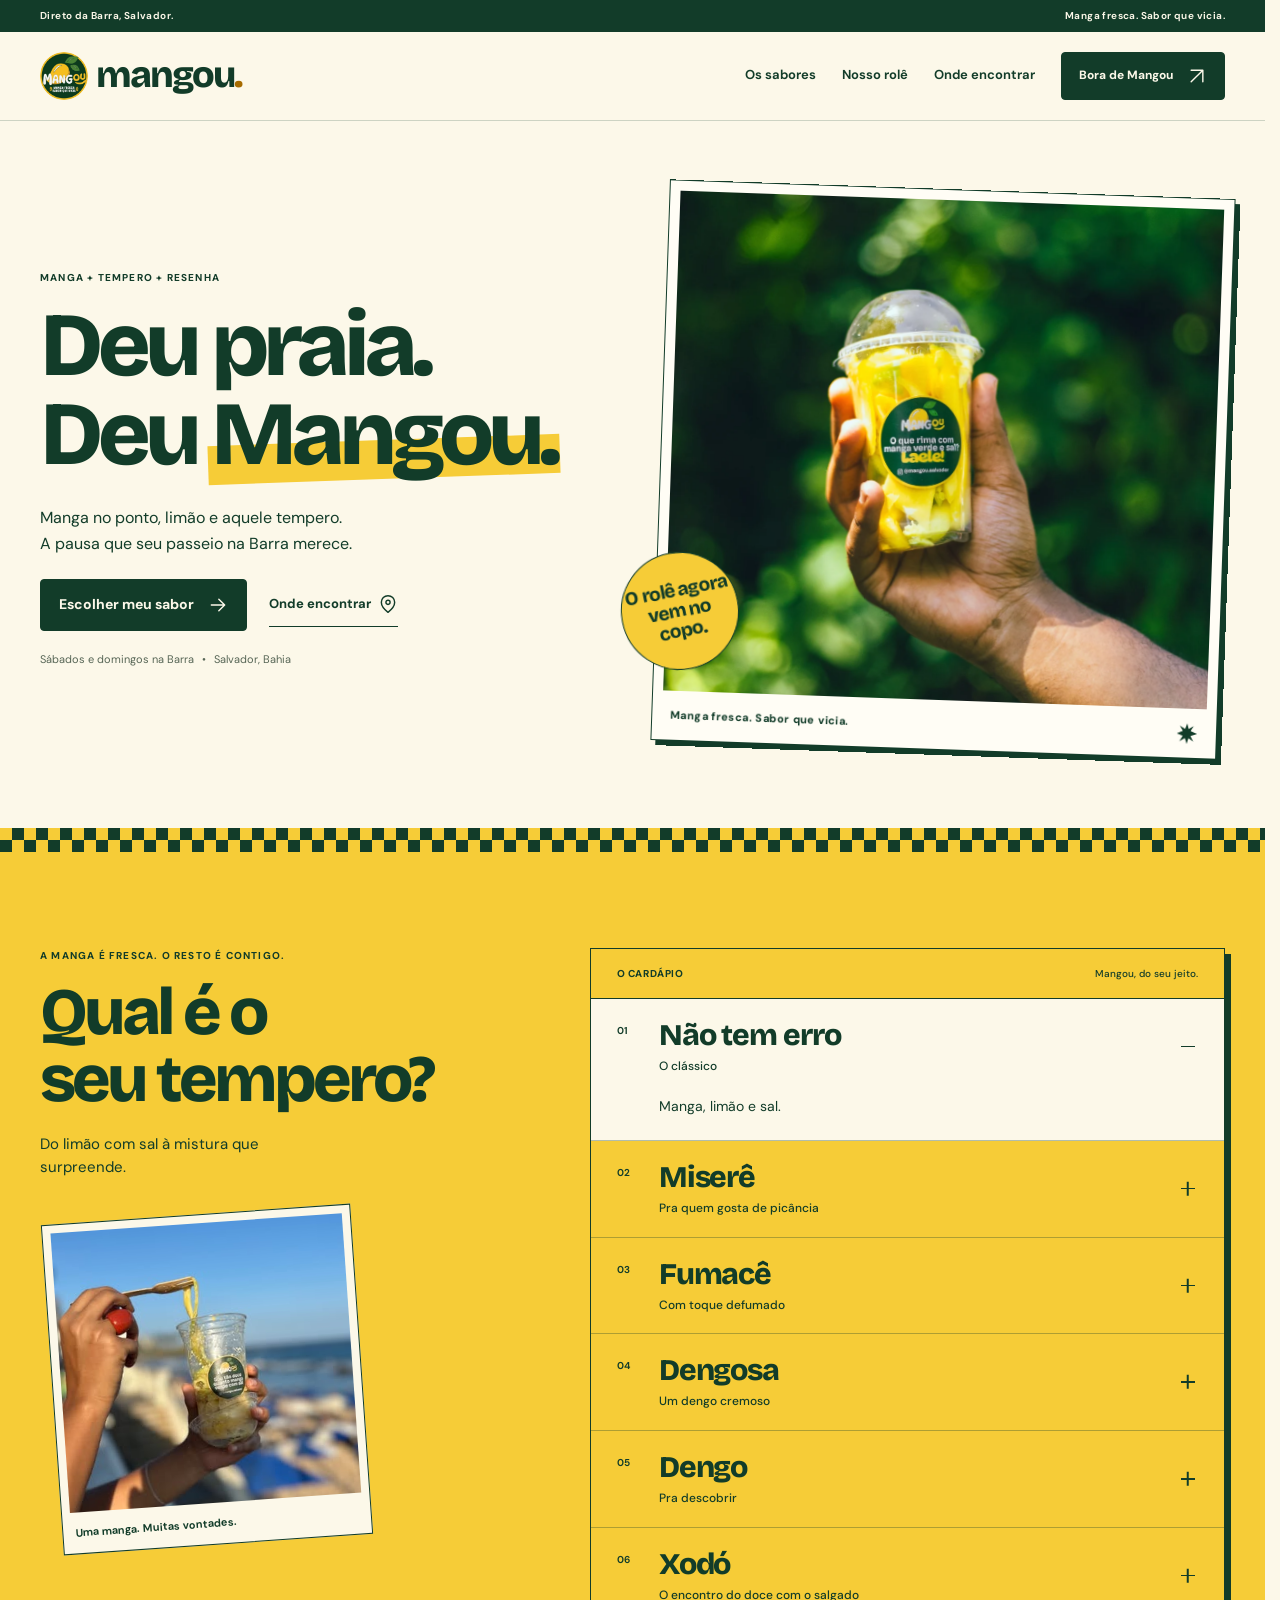
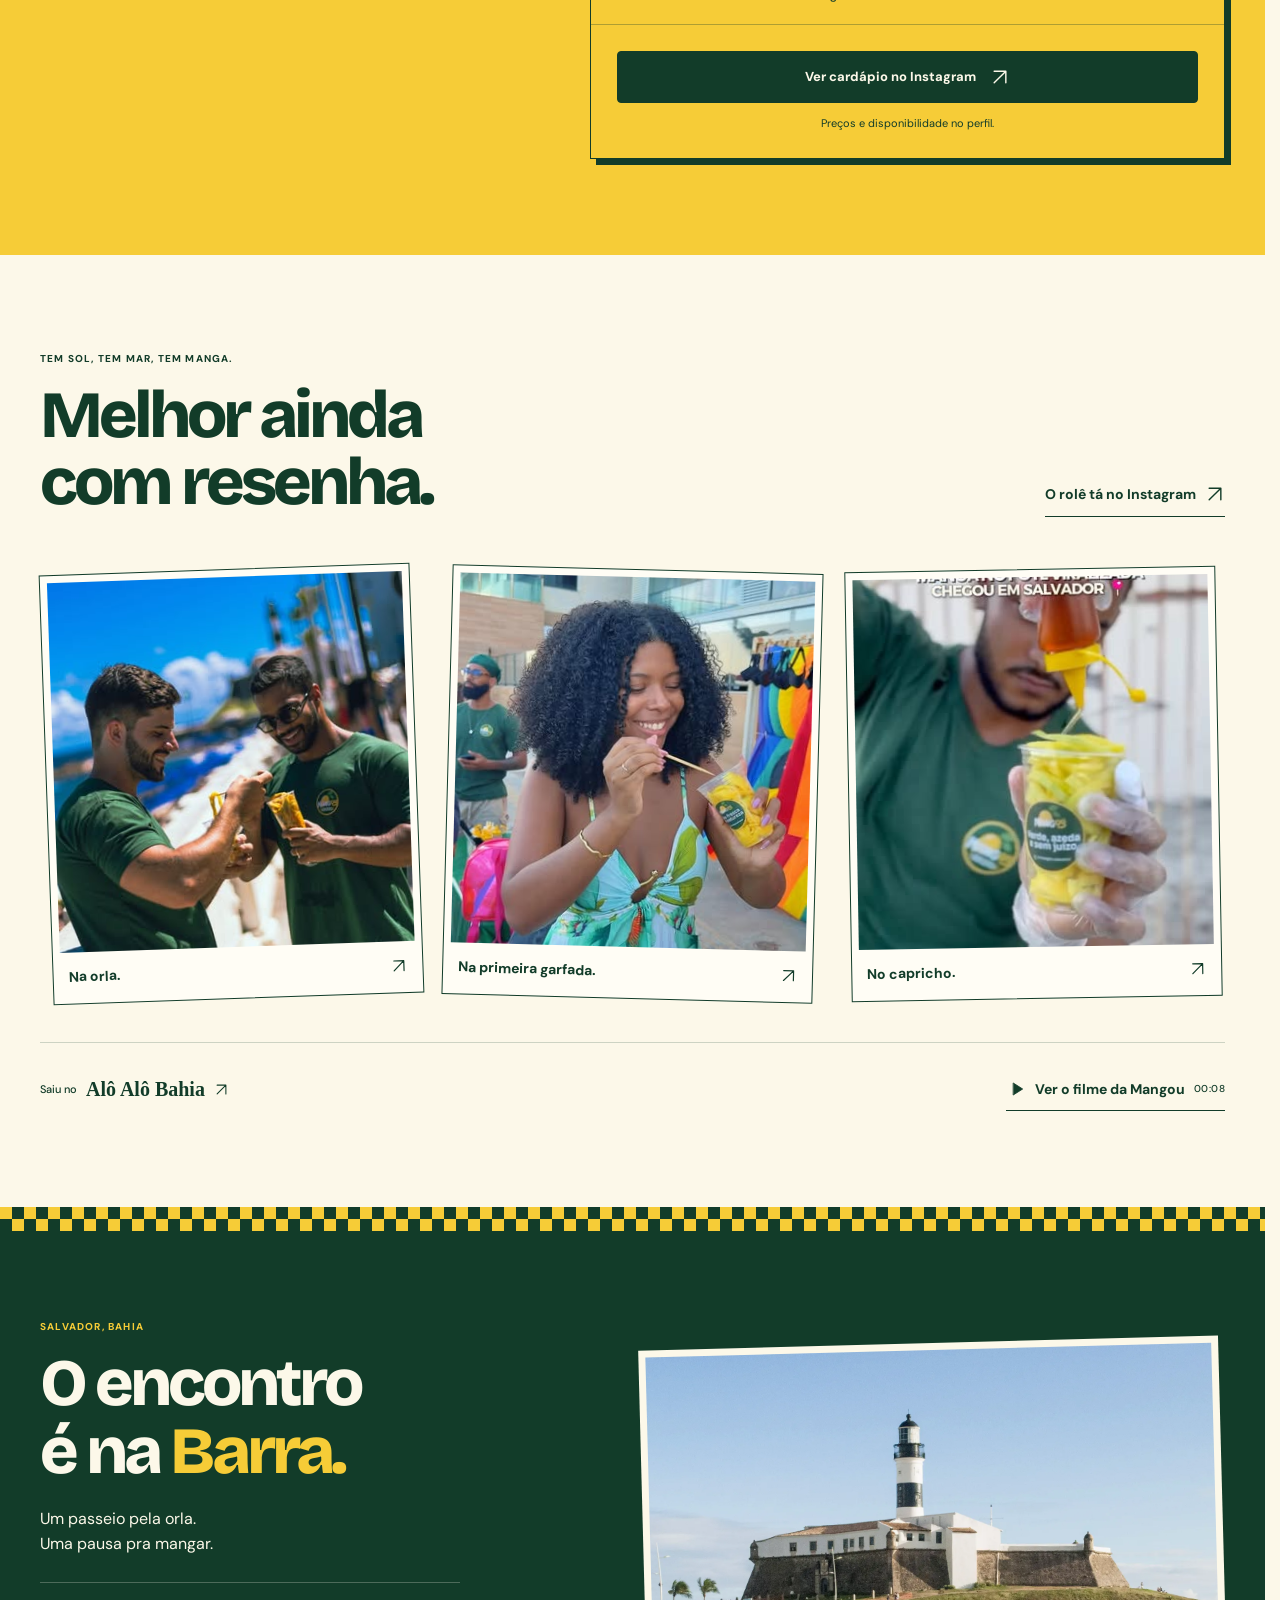
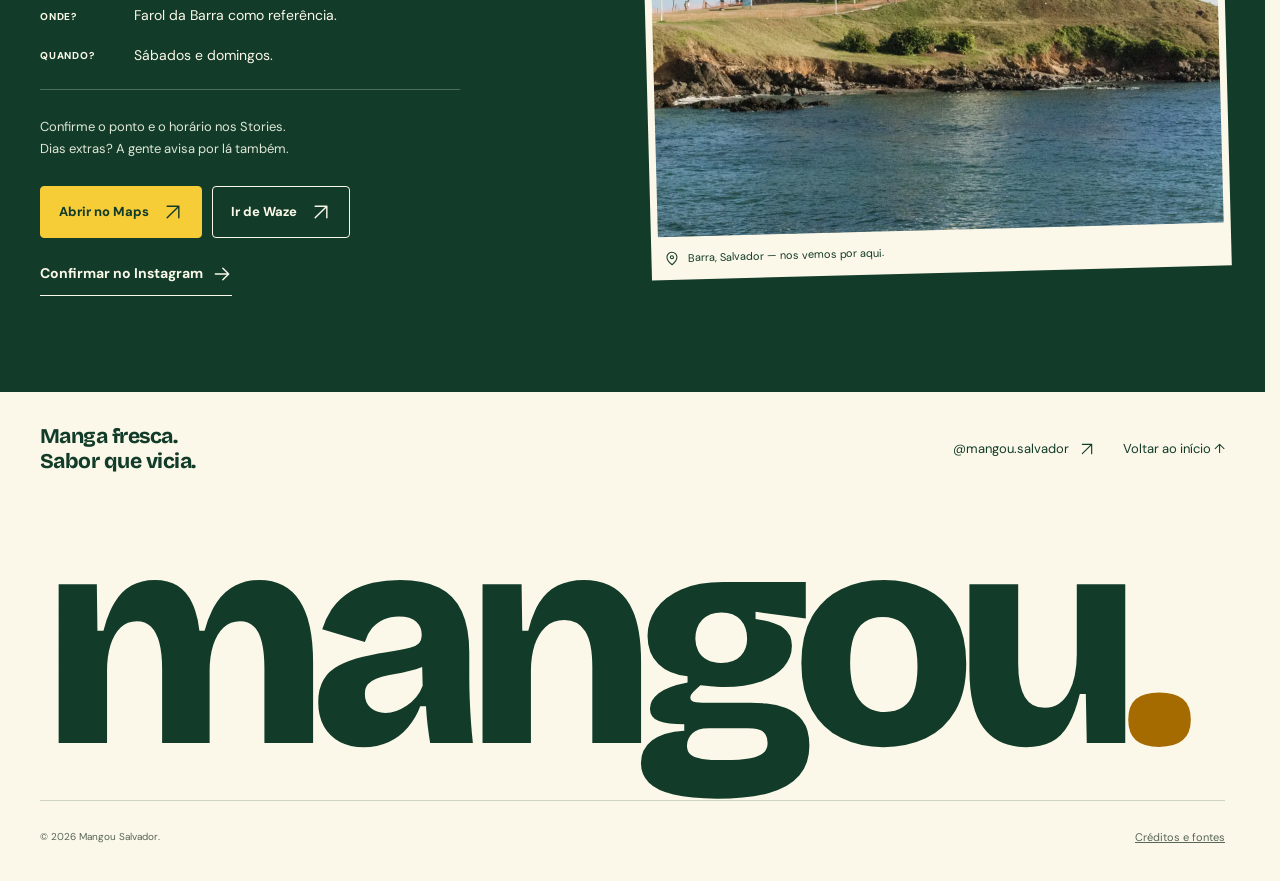
==== index.html @ cc4fe4a4 "Reimagina landing page mobile first com identidade da Mangou" ====
<!doctype html>
<html lang="pt-BR">
<head>
  <meta charset="utf-8">
  <meta name="viewport" content="width=device-width, initial-scale=1, viewport-fit=cover">
  <meta name="theme-color" content="#123c29">
  <meta name="description" content="Manga fresca, limão e tempero do seu jeito. Conheça os seis sabores da Mangou e encontre a gente na Barra, em Salvador.">
  <meta property="og:title" content="Deu praia. Deu Mangou. — Mangou Salvador">
  <meta property="og:description" content="Manga fresca, sabor que vicia. Escolha seu tempero e bora de Mangou na Barra.">
  <meta property="og:type" content="website"><meta property="og:locale" content="pt_BR">
  <meta property="og:image" content="https://jobvictorfern-cmd.github.io/mangou-salvador/assets/manga.webp">
  <title>Mangou Salvador — Manga fresca, sabor que vicia</title>
  <link rel="icon" href="assets/favicon.png" type="image/png">
  <link rel="preload" href="assets/display-v2.woff2" as="font" type="font/woff2" crossorigin>
  <link rel="stylesheet" href="styles.css?v=20">
  <script src="script.js?v=21" defer></script>
</head>
<body>
  <svg class="svg-library" xmlns="http://www.w3.org/2000/svg" aria-hidden="true" width="0" height="0"><defs>
    <symbol id="icon-arrow" viewBox="0 0 24 24"><path d="M4 12h15M13 5l7 7-7 7"/></symbol>
    <symbol id="icon-external" viewBox="0 0 24 24"><path d="M5 19 19 5M5 5h14v14"/></symbol>
    <symbol id="icon-pin" viewBox="0 0 24 24"><path d="M20 10c0 6-8 12-8 12S4 16 4 10a8 8 0 1 1 16 0Z"/><circle cx="12" cy="10" r="2.5"/></symbol>
    <symbol id="icon-play" viewBox="0 0 24 24"><path d="m9 5 11 7L9 19Z"/></symbol>
    <symbol id="icon-sun" viewBox="0 0 80 80"><path d="m40 3 6 20 18-11-11 18 24 10-24 8 11 20-18-12-6 21-7-21-20 12 12-20L3 40l22-10-12-18 20 11Z"/></symbol>
  </defs></svg>
  <a class="skip-link" href="#principal">Pular para o conteúdo</a>
  <div class="top-note"><span>Direto da Barra, Salvador.</span><span>Manga fresca. Sabor que vicia.</span></div>
  <header class="site-header">
    <div class="container header-inner">
      <a class="brand" href="#inicio" aria-label="Mangou, início"><img src="assets/logo.webp" alt="" width="48" height="48"><span>mangou<span class="brand-dot">.</span></span></a>
      <button class="menu-toggle" type="button" aria-expanded="false" aria-controls="menu" aria-label="Abrir menu" hidden><span></span><span></span></button>
      <nav class="site-nav" id="menu" aria-label="Navegação principal">
        <a href="#sabores">Os sabores</a><a href="#experiencia">Nosso rolê</a><a href="#onde">Onde encontrar</a>
        <a class="button button-small" href="https://www.instagram.com/mangou.salvador/" target="_blank" rel="noopener noreferrer">Bora de Mangou <svg class="icon" aria-hidden="true"><use href="#icon-external"/></svg></a>
      </nav>
    </div>
  </header>
  <main id="principal">
    <section class="hero" id="inicio" aria-labelledby="hero-title">
      <div class="container hero-layout">
        <div class="hero-heading"><p class="eyebrow">Manga + tempero + resenha</p><h1 id="hero-title">Deu praia.<br>Deu <span>Mangou.</span></h1></div>
        <figure class="hero-photo">
          <div class="hero-photo-frame"><img src="assets/manga.webp" alt="Copo cheio de manga fresca da Mangou na mão, com folhas verdes ao fundo" width="1200" height="1600" fetchpriority="high" decoding="async"></div>
          <figcaption><span>Manga fresca. Sabor que vicia.</span><svg aria-hidden="true" viewBox="0 0 80 80"><use href="#icon-sun"/></svg></figcaption>
          <span class="photo-note" aria-hidden="true">O rolê agora<br>vem no copo.</span>
        </figure>
        <div class="hero-copy">
          <p>Manga no ponto, limão e aquele tempero.<br>A pausa que seu passeio na Barra merece.</p>
          <div class="hero-actions"><a class="button" href="#sabores">Escolher meu sabor <svg class="icon" aria-hidden="true"><use href="#icon-arrow"/></svg></a><a class="text-link" href="#onde">Onde encontrar <svg class="icon" aria-hidden="true"><use href="#icon-pin"/></svg></a></div>
          <p class="hero-location">Sábados e domingos na Barra <span>•</span> Salvador, Bahia</p>
        </div>
      </div>
      <div class="checker" aria-hidden="true"></div>
    </section>

    <section class="flavors section" id="sabores" aria-labelledby="flavors-title">
      <div class="container flavor-layout">
        <div class="flavor-intro"><p class="eyebrow">A manga é fresca. O resto é contigo.</p><h2 id="flavors-title">Qual é o<br>seu tempero?</h2><p>Do limão com sal à mistura que surpreende.</p>
          <figure class="menu-photo"><img src="assets/role-manga.jpg" alt="Tiras de manga no garfo, com o copo Mangou e o mar da Barra ao fundo" width="360" height="640" loading="lazy" decoding="async"><figcaption>Uma manga. Muitas vontades.</figcaption></figure>
        </div>
        <div class="menu-board">
          <div class="menu-board-heading"><span>O cardápio</span><span>Mangou, do seu jeito.</span></div>
          <details class="flavor" name="sabores" open><summary><span class="flavor-number" aria-hidden="true">01</span><span class="flavor-name">Não tem erro<small>O clássico</small></span><span class="flavor-plus" aria-hidden="true"></span></summary><div class="flavor-ingredients"><p>Manga, limão e sal.</p></div></details>
          <details class="flavor" name="sabores"><summary><span class="flavor-number" aria-hidden="true">02</span><span class="flavor-name">Miserê<small>Pra quem gosta de picância</small></span><span class="flavor-plus" aria-hidden="true"></span></summary><div class="flavor-ingredients"><p>Manga, limão, sal e Tajín.</p></div></details>
          <details class="flavor" name="sabores"><summary><span class="flavor-number" aria-hidden="true">03</span><span class="flavor-name">Fumacê<small>Com toque defumado</small></span><span class="flavor-plus" aria-hidden="true"></span></summary><div class="flavor-ingredients"><p>Manga, limão, sal, pimenta-do-reino, fumaça em pó e páprica defumada.</p></div></details>
          <details class="flavor" name="sabores"><summary><span class="flavor-number" aria-hidden="true">04</span><span class="flavor-name">Dengosa<small>Um dengo cremoso</small></span><span class="flavor-plus" aria-hidden="true"></span></summary><div class="flavor-ingredients"><p>Manga, limão, lemon pepper e leite condensado.</p></div></details>
          <details class="flavor" name="sabores"><summary><span class="flavor-number" aria-hidden="true">05</span><span class="flavor-name">Dengo<small>Pra descobrir</small></span><span class="flavor-plus" aria-hidden="true"></span></summary><div class="flavor-ingredients"><p>Consulte os ingredientes com a Mangou no Instagram.</p></div></details>
          <details class="flavor" name="sabores"><summary><span class="flavor-number" aria-hidden="true">06</span><span class="flavor-name">Xodó<small>O encontro do doce com o salgado</small></span><span class="flavor-plus" aria-hidden="true"></span></summary><div class="flavor-ingredients"><p>Manga, limão, mostarda e mel.</p></div></details>
          <div class="menu-board-footer"><a class="button" href="https://www.instagram.com/mangou.salvador/" target="_blank" rel="noopener noreferrer">Ver cardápio no Instagram <svg class="icon" aria-hidden="true"><use href="#icon-external"/></svg></a><p>Preços e disponibilidade no perfil.</p></div>
        </div>
      </div>
    </section>

    <section class="experience section" id="experiencia" aria-labelledby="experience-title">
      <div class="container">
        <div class="section-heading"><div><p class="eyebrow">Tem sol, tem mar, tem manga.</p><h2 id="experience-title">Melhor ainda<br>com resenha.</h2></div><a class="text-link" href="https://www.instagram.com/mangou.salvador/" target="_blank" rel="noopener noreferrer">O rolê tá no Instagram <svg class="icon" aria-hidden="true"><use href="#icon-external"/></svg></a></div>
        <div class="social-gallery" aria-label="Fotos e Reels da Mangou e de publicações colaborativas">
          <a class="social-photo" href="https://www.instagram.com/mangou.salvador/reel/Dcg7NSwpMDw/" target="_blank" rel="noopener noreferrer" aria-label="Ver no Instagram: Mangou e resenha na orla da Barra"><img src="assets/role-barra.jpg" alt="Duas pessoas com camisetas da Mangou experimentando manga na orla" width="360" height="640" loading="lazy" decoding="async"><span>Na orla.<svg class="icon" aria-hidden="true"><use href="#icon-external"/></svg></span></a>
          <a class="social-photo" href="https://www.instagram.com/esthervasconcelos2001/reel/DdM_B7ihvQf/" target="_blank" rel="noopener noreferrer" aria-label="Ver no Instagram: Esther experimentando Mangou"><img src="assets/role-resenha.jpg" alt="Pessoa sorrindo enquanto experimenta um copo Mangou" width="360" height="640" loading="lazy" decoding="async"><span>Na primeira garfada.<svg class="icon" aria-hidden="true"><use href="#icon-external"/></svg></span></a>
          <a class="social-photo" href="https://www.instagram.com/conhecendosalvador_/reel/Dct_3Nshrob/" target="_blank" rel="noopener noreferrer" aria-label="Ver no Instagram: publicação Conhecendo Salvador sobre o preparo da Mangou"><img src="assets/role-preparo.jpg" alt="Preparo de um copo de manga pela equipe Mangou" width="360" height="640" loading="lazy" decoding="async"><span>No capricho.<svg class="icon" aria-hidden="true"><use href="#icon-external"/></svg></span></a>
        </div>
        <div class="experience-bottom"><a class="press-link" href="https://aloalobahia.com/uncategorized/2026/08/30/manga-temperada-vira-novidade-na-barra-com-combinacoes-que-vao-do-picante-ao-defumado/" target="_blank" rel="noopener noreferrer"><span>Saiu no</span> Alô Alô Bahia <svg class="icon" aria-hidden="true"><use href="#icon-external"/></svg></a><button class="text-link" id="open-video" type="button" aria-haspopup="dialog" hidden><svg class="icon play-icon" aria-hidden="true"><use href="#icon-play"/></svg>Ver o filme da Mangou <span class="film-duration">00:08</span></button><a class="text-link video-direct" href="assets/mangou-hero-4k.mp4" target="_blank" rel="noopener noreferrer">Ver o filme da Mangou <svg class="icon" aria-hidden="true"><use href="#icon-play"/></svg></a></div>
      </div>
    </section>

    <section class="location section" id="onde" aria-labelledby="location-title">
      <div class="checker" aria-hidden="true"></div>
      <div class="container location-layout">
        <div class="location-copy"><p class="eyebrow">Salvador, Bahia</p><h2 id="location-title">O encontro<br>é na <span>Barra.</span></h2><p>Um passeio pela orla.<br>Uma pausa pra mangar.</p><dl class="location-info"><div><dt>Onde?</dt><dd>Farol da Barra como referência.</dd></div><div><dt>Quando?</dt><dd>Sábados e domingos.</dd></div></dl><p class="location-note">Confirme o ponto e o horário nos Stories.<br>Dias extras? A gente avisa por lá também.</p><div class="location-actions"><a class="button button-yellow" href="https://www.google.com/maps/dir/?api=1&amp;destination=Museu%20N%C3%A1utico%20da%20Bahia%2C%20Farol%20da%20Barra%2C%20Salvador%2C%20Bahia&amp;travelmode=driving" target="_blank" rel="noopener noreferrer">Abrir no Maps <svg class="icon" aria-hidden="true"><use href="#icon-external"/></svg></a><a class="button button-outline" href="https://waze.com/ul?q=Museu%20N%C3%A1utico%20da%20Bahia%2C%20Farol%20da%20Barra%2C%20Salvador%2C%20Bahia&amp;navigate=yes" target="_blank" rel="noopener noreferrer">Ir de Waze <svg class="icon" aria-hidden="true"><use href="#icon-external"/></svg></a></div><a class="text-link location-instagram" href="https://www.instagram.com/mangou.salvador/" target="_blank" rel="noopener noreferrer">Confirmar no Instagram <svg class="icon" aria-hidden="true"><use href="#icon-arrow"/></svg></a></div>
        <figure class="location-photo"><img src="assets/farol-barra.webp" alt="Farol da Barra, referência de localização em Salvador, Bahia" width="1920" height="1260" loading="lazy" decoding="async"><figcaption><svg class="icon" aria-hidden="true"><use href="#icon-pin"/></svg>Barra, Salvador — nos vemos por aqui.</figcaption></figure>
      </div>
    </section>
  </main>

  <footer class="site-footer"><div class="container"><div class="footer-top"><p>Manga fresca.<br>Sabor que vicia.</p><div class="footer-links"><a href="https://www.instagram.com/mangou.salvador/" target="_blank" rel="noopener noreferrer">@mangou.salvador <svg class="icon" aria-hidden="true"><use href="#icon-external"/></svg></a><a class="whatsapp-link" id="whatsapp-button" hidden>Falar no WhatsApp <svg class="icon" aria-hidden="true"><use href="#icon-external"/></svg></a><a href="#inicio">Voltar ao início ↑</a></div></div><div class="footer-wordmark" aria-hidden="true">mangou<span>.</span></div><div class="footer-bottom"><span>© <span id="year">2026</span> Mangou Salvador.</span><details class="credits"><summary>Créditos e fontes</summary><p>Marca, produto e capas de publicações: <a href="https://www.instagram.com/mangou.salvador/" target="_blank" rel="noopener noreferrer">Mangou e publicações colaborativas no Instagram</a>. Cada fotografia do rolê leva à sua publicação original. Foto do Farol: <a href="https://commons.wikimedia.org/wiki/File:Farol_da_Barra_-_Salvador_-_Bahia_-_Brasil.jpg" target="_blank" rel="noopener noreferrer">Emerson Monteiro / Wikimedia Commons</a>, <a href="https://creativecommons.org/licenses/by-sa/4.0/" target="_blank" rel="noopener noreferrer">CC BY-SA 4.0</a>. Fontes: Bricolage Grotesque e DM Sans.</p></details></div></div></footer>

  <dialog class="film-dialog" id="film-dialog" aria-labelledby="film-title"><div class="film-dialog-header"><h2 id="film-title">O filme da Mangou</h2><button type="button" class="close-video" id="close-video" aria-label="Fechar vídeo">✕</button></div><video id="preparation-video" controls muted playsinline preload="none" width="3840" height="2160" poster="assets/mangou-hero-poster-4k-mp4.webp" aria-label="Filme do produto Mangou, com montagem do copo e cena diante do Farol da Barra"><source data-src="assets/mangou-hero-4k.mp4" type="video/mp4"></video><p class="video-error" hidden>Não foi possível reproduzir. <a href="assets/mangou-hero-4k.mp4" target="_blank" rel="noopener noreferrer">Abrir o vídeo diretamente.</a></p></dialog>
</body>
</html>
---- styles.css ----
@font-face{font-family:Display;src:url('assets/display-v2.woff2') format('woff2');font-weight:100 900;font-display:swap}
@font-face{font-family:Body;src:url('assets/body-v2.woff2') format('woff2');font-weight:100 900;font-display:swap}
:root{--green:#123c29;--yellow:#f6cc37;--paper:#fcf8e9;--white:#fffdf5;--muted:#576656;--line:#123c2933;--gutter:20px;--display:Display,Arial,sans-serif;--body:Body,Arial,sans-serif}
*{box-sizing:border-box}
html{scroll-behavior:smooth;scroll-padding-top:90px;scrollbar-gutter:stable}
body{margin:0;background:var(--paper);color:var(--green);font:16px/1.55 var(--body);-webkit-font-smoothing:antialiased}
body.film-open{overflow:hidden}
[hidden]{display:none!important}
a{color:inherit;text-decoration:none}
button,summary,a{-webkit-tap-highlight-color:transparent;touch-action:manipulation}
button{color:inherit;font:inherit;cursor:pointer}
button:focus-visible,a:focus-visible,summary:focus-visible{outline:3px solid currentColor;outline-offset:5px}
img,video{display:block;max-width:100%}
figure,p,h1,h2,dl,dd{margin:0}
::selection{background:var(--yellow);color:var(--green)}
.svg-library{position:absolute;overflow:hidden;pointer-events:none}
.container{width:min(1240px,calc(100% - var(--gutter)*2));margin-inline:auto}
.icon{display:inline-block;width:20px;height:20px;flex-shrink:0;fill:none;stroke:currentColor;stroke-width:1.7;stroke-linecap:round;stroke-linejoin:round;vertical-align:middle}
.button{display:inline-flex;align-items:center;justify-content:center;gap:14px;min-height:52px;padding:15px 22px;border:1.5px solid var(--green);border-radius:4px;background:var(--green);color:var(--paper);font-size:14px;font-weight:750;line-height:1.2;transition:background .18s,transform .18s}
.text-link{display:inline-flex;align-items:center;justify-content:center;gap:9px;min-height:44px;padding:7px 0;border:0;border-bottom:1px solid currentColor;background:transparent;font-size:14px;font-weight:700;line-height:1.3}
.eyebrow{margin-bottom:16px;font-size:10px;font-weight:750;line-height:1.5;letter-spacing:.12em;text-transform:uppercase}
h2{font:850 clamp(39px,10vw,58px)/1.02 var(--display);letter-spacing:-.06em}
.section{padding-block:60px}
.skip-link{position:fixed;left:12px;top:-100px;z-index:100;padding:14px;background:var(--yellow)}
.skip-link:focus{top:12px}
.top-note{display:flex;justify-content:center;gap:24px;padding:8px 20px;background:var(--green);color:var(--paper);font-size:10px;font-weight:650;letter-spacing:.04em}
.top-note span:last-child{display:none}
.site-header{position:sticky;top:0;z-index:30;border-bottom:1px solid var(--line);background:var(--paper)}
.header-inner{display:flex;align-items:center;justify-content:space-between;flex-wrap:wrap;min-height:72px}
.brand{display:inline-flex;align-items:center;gap:8px}
.brand img{width:40px;height:40px;border-radius:50%}
.brand>span{font:850 31px/1 var(--display);letter-spacing:-2px}
.brand-dot{color:#a66b00}
.menu-toggle{display:flex;flex-direction:column;justify-content:center;gap:7px;width:44px;height:44px;padding:11px;border:1px solid var(--green);border-radius:4px;background:transparent}
.menu-toggle span{width:20px;height:2px;background:var(--green);transition:transform .2s}
.menu-toggle[aria-expanded=true] span:first-child{transform:translateY(4.5px) rotate(45deg)}
.menu-toggle[aria-expanded=true] span:last-child{transform:translateY(-4.5px) rotate(-45deg)}
.site-nav{display:flex;flex-direction:column;flex-basis:100%;gap:6px;padding:16px 0 22px}
.site-nav>a:not(.button){display:flex;align-items:center;min-height:44px;font-size:14px;font-weight:650}
.site-nav .button{margin-top:6px}
.js .site-nav{position:absolute;top:100%;left:0;right:0;display:none;padding:16px var(--gutter) 24px;background:var(--paper);border-bottom:2px solid var(--green)}
.js .site-nav.is-open{display:flex}

/* A composição começa em uma coluna; o produto mantém enquadramento próprio. */
.hero{overflow:clip}
.hero-layout{display:grid;gap:24px;padding-block:32px 38px}
.hero-heading{grid-row:1}
.hero-copy{display:contents}
.hero-photo{grid-row:3}
.hero-copy>p:first-child{grid-row:4}
.hero-copy .hero-location{grid-row:5;margin-top:0}
.hero h1{font:850 clamp(48px,13.6vw,70px)/.99 var(--display);letter-spacing:-.065em;white-space:nowrap}
.hero h1 span{position:relative;isolation:isolate;display:inline-block}
.hero h1 span::before{content:'';position:absolute;inset:56% -3px 0;z-index:-1;background:var(--yellow);transform:rotate(-2deg)}
.hero-photo{position:relative;padding:7px;border:1.5px solid var(--green);background:var(--white);box-shadow:5px 5px 0 var(--green);transform:rotate(1.2deg);animation:photo-in .5s ease-out both}
.hero-photo-frame{height:clamp(230px,64vw,340px);overflow:hidden}
.hero-photo img{width:100%;height:100%;object-fit:cover;object-position:50% 65%}
.hero-photo figcaption{display:flex;justify-content:space-between;align-items:center;gap:12px;padding:10px 5px 2px;font-size:10px;font-weight:750;letter-spacing:.035em}
.hero-photo figcaption svg{width:22px;height:22px;fill:var(--green)}
.photo-note{display:none}
.hero-copy>p:first-child{max-width:43ch;line-height:1.6}
.hero-actions{grid-row:2;display:flex;flex-wrap:wrap;align-items:center;gap:10px 14px}
.hero-actions .button{width:100%}
.hero-actions .text-link{margin-inline:auto}
.hero-location{margin-top:20px;color:var(--muted);font-size:11px;line-height:1.6}
.hero-location span{margin-inline:5px}
.checker{height:24px;background-color:var(--yellow);background-image:repeating-conic-gradient(var(--green) 0 25%,transparent 0 50%);background-size:24px 24px}
@keyframes photo-in{from{opacity:0;translate:0 8px}to{opacity:1;translate:0 0}}

/* Cardápio de verdade: receitas visíveis e acessíveis mesmo sem JavaScript. */
.flavors{background:var(--yellow)}
.flavor-layout{display:grid;gap:32px}
.flavor-intro>p:not(.eyebrow){max-width:28ch;margin-top:20px;font-size:15px}
.menu-photo{display:none}
.menu-board{min-width:0;align-self:start;border:1.5px solid var(--green);box-shadow:6px 6px 0 var(--green)}
.menu-board-heading{display:flex;justify-content:space-between;align-items:center;gap:16px;padding:17px 20px;border-bottom:1.5px solid var(--green);font-size:10px;font-weight:750;letter-spacing:.06em;text-transform:uppercase}
.menu-board-heading span:last-child{font-weight:500;letter-spacing:0;text-transform:none}
.flavor{border-bottom:1px solid #123c2950}
.flavor summary{display:grid;grid-template-columns:20px minmax(0,1fr) 18px;align-items:center;gap:12px;min-height:86px;padding:20px 18px;list-style:none;cursor:pointer}
.flavor summary::-webkit-details-marker{display:none}
.flavor-number{align-self:start;margin-top:4px;font-size:10px;font-weight:650}
.flavor-name{font:800 25px/1.1 var(--display);letter-spacing:-.035em}
.flavor-name small{display:block;margin-top:6px;font:500 12px/1.4 var(--body);letter-spacing:0}
.flavor-plus{position:relative;display:block;width:16px;height:16px}
.flavor-plus::before,.flavor-plus::after{content:'';position:absolute;top:7px;left:1px;width:14px;height:1.5px;background:var(--green)}
.flavor-plus::after{transform:rotate(90deg)}
.flavor[open]{background:var(--paper)}
.flavor[open] .flavor-plus::after{display:none}
.flavor-ingredients{padding:0 22px 22px 50px;font-size:14px;line-height:1.65}
.menu-board-footer{padding:22px 18px}
.menu-board-footer .button{width:100%;padding-inline:12px;font-size:13px}
.menu-board-footer p{margin-top:12px;font-size:11px;text-align:center}

/* Imagens da marca e publicações colaborativas, sem depoimentos fabricados. */
.section-heading{display:flex;flex-direction:column;align-items:flex-start;gap:22px}
.social-gallery{display:flex;gap:18px;overflow-x:auto;overscroll-behavior-x:contain;scroll-snap-type:x mandatory;scrollbar-width:thin;scrollbar-color:var(--green) transparent;margin:28px -3px 0;padding:8px 3px 18px}
.social-photo{display:block;flex:0 0 76%;min-width:0;scroll-snap-align:start;padding:7px;border:1px solid var(--green);background:var(--white)}
.social-photo img{width:100%;height:clamp(270px,76vw,360px);object-fit:cover;object-position:50% 42%}
.social-photo:nth-child(1) img{object-position:50% 30%}
.social-photo>span{display:flex;align-items:center;justify-content:space-between;gap:10px;padding:12px 5px 6px;font-size:13px;font-weight:700}
.social-photo .icon{width:17px;height:17px}
.experience-bottom{display:flex;flex-wrap:wrap;align-items:center;justify-content:space-between;gap:22px;margin-top:28px;padding-top:24px;border-top:1px solid var(--line)}
.press-link{display:flex;align-items:center;gap:9px;min-height:44px;font:bold 20px/1.3 Georgia,serif}
.press-link>span{font:500 11px/1.4 var(--body)}
.press-link .icon{width:15px;height:15px}
.play-icon{fill:currentColor;stroke-width:1}
.film-duration{font-size:10px;font-weight:500;letter-spacing:.05em}

/* Ponto e horário são confirmados no perfil; as rotas usam o Farol como referência. */
.location{position:relative;padding-top:76px;background:var(--green);color:var(--paper)}
.location>.checker{position:absolute;inset:0 0 auto}
.location-layout{display:grid;gap:40px}
.location .eyebrow{color:var(--yellow)}
.location h2 span{color:var(--yellow)}
.location-copy>p:not(.eyebrow):not(.location-note){margin-top:22px;font-size:16px}
.location-info{display:grid;gap:18px;margin-block:26px;padding-block:22px;border-block:1px solid #fcf8e940}
.location-info>div{display:grid;grid-template-columns:80px minmax(0,1fr);gap:14px}
.location-info dt{align-self:center;font-size:10px;font-weight:750;letter-spacing:.08em;text-transform:uppercase}
.location-info dd{font-size:14px}
.location-note{color:#e0e6d6;font-size:13px;line-height:1.7}
.location-actions{display:flex;flex-wrap:wrap;gap:10px;margin-top:26px}
.location-actions .button{flex:1;padding-inline:12px;font-size:13px}
.button-yellow{background:var(--yellow);color:var(--green);border-color:var(--yellow)}
.button-outline{background:transparent;color:var(--paper);border-color:var(--paper)}
.location-instagram{margin-top:14px;color:var(--paper)}
.location-photo{min-width:0;padding:7px;background:var(--paper);color:var(--green);transform:rotate(-1.5deg)}
.location-photo img{width:100%;height:270px;object-fit:cover;object-position:50% 60%}
.location-photo figcaption{display:flex;align-items:center;gap:8px;padding:13px 6px 6px;font-size:11px}
.location-photo .icon{width:15px;height:15px}

/* A marca fecha a página; não há outra seção repetindo a venda. */
.site-footer{padding:32px 0 max(22px,env(safe-area-inset-bottom,0px))}
.footer-top{display:flex;flex-direction:column;gap:22px}
.footer-top>p{font:750 21px/1.2 var(--display);letter-spacing:-.025em}
.footer-links{display:flex;flex-direction:column;align-items:flex-start;gap:2px}
.footer-links>a{display:inline-flex;align-items:center;gap:10px;min-height:44px;font-size:13px}
.footer-links .icon{width:16px;height:16px}
.footer-wordmark{margin:30px 0 18px;font:850 clamp(70px,23.5vw,310px)/.85 var(--display);letter-spacing:-.075em;white-space:nowrap}
.footer-wordmark>span{color:#a66b00}
.footer-bottom{display:flex;flex-wrap:wrap;align-items:center;justify-content:space-between;gap:8px;padding-top:14px;border-top:1px solid var(--line);font-size:10px;color:var(--muted)}
.credits{max-width:620px}
.credits summary{display:flex;align-items:center;min-height:44px;font-size:11px;text-decoration:underline;cursor:pointer}
.credits p{padding:4px 0 16px;font-size:12px;line-height:1.7}
.credits a{text-decoration:underline;text-underline-offset:3px}

.film-dialog{width:min(1040px,calc(100% - 28px));max-height:90svh;padding:12px;border:1px solid var(--green);border-radius:6px;background:var(--green);color:var(--paper)}
.film-dialog::backdrop{background:#081d13e8}
.film-dialog-header{display:flex;justify-content:space-between;align-items:center;gap:18px;margin-bottom:12px}
.film-dialog-header h2{font:700 17px/1.4 var(--body);letter-spacing:0}
.close-video{display:grid;place-items:center;width:44px;height:44px;border:1px solid var(--paper);border-radius:4px;background:transparent;color:var(--paper)}
.film-dialog video{width:100%;height:auto;max-height:70svh;aspect-ratio:16/9;background:#081d13}
.video-error{padding-top:14px;font-size:14px}
.video-error a{color:var(--yellow);text-decoration:underline}

@media(min-width:360px){
  .hero-actions .button{width:auto;font-size:13px;gap:8px;padding-inline:14px}
  .hero-actions .text-link{margin-inline:0;font-size:12px;gap:7px}
}
@media(min-width:480px){
  .hero-actions .button{width:auto}
  .hero-actions .text-link{margin-inline:0}
  .hero-photo-frame{height:340px}
  .social-photo{flex-basis:60%}
}
@media(min-width:600px){
  :root{--gutter:32px}
  .section{padding-block:76px}
  .hero-layout{max-width:680px;padding-block:42px 48px;gap:30px}
  .hero h1{font-size:80px}
  .hero-photo-frame{height:390px}
  .hero-copy>p:first-child{font-size:18px}
  .hero-location{font-size:12px}
  .menu-board-heading{padding-inline:26px}
  .flavor summary{padding-inline:26px;grid-template-columns:26px minmax(0,1fr) 18px;gap:16px}
  .flavor-name{font-size:29px}
  .flavor-ingredients{padding-left:68px}
  .menu-board-footer{padding:26px}
  .social-photo{flex-basis:43%}
  .location{padding-top:92px}
  .location-photo img{height:380px}
  .footer-top{flex-direction:row;justify-content:space-between;gap:40px}
}
@media(min-width:960px){
  :root{--gutter:40px}
  .top-note{justify-content:space-between;padding-inline:var(--gutter)}
  .top-note span:last-child{display:inline}
  .header-inner{min-height:88px;flex-wrap:nowrap;gap:30px}
  .brand img{width:48px;height:48px}
  .brand>span{font-size:37px}
  .menu-toggle{display:none}
  .js .site-nav,.site-nav{position:static;display:flex;flex-direction:row;align-items:center;flex-basis:auto;gap:26px;padding:0;border:0;background:transparent}
  .site-nav>a:not(.button){font-size:13px}
  .site-nav .button{min-height:44px;margin:0;padding:13px 17px;font-size:12px}
  .hero-layout{max-width:1240px;grid-template-columns:minmax(0,1fr) minmax(0,1fr);column-gap:54px;row-gap:26px;padding-block:68px 78px}
  .hero-heading{grid-column:1;grid-row:1;align-self:end}
  .hero h1{font-size:clamp(68px,7.05vw,102px)}
  .hero-photo{grid-column:2;grid-row:1/span 2;align-self:center;padding:10px;transform:rotate(2deg)}
  .hero-photo-frame{height:500px}
  .hero-photo img{object-position:50% 64%}
  .hero-photo figcaption{padding:14px 8px 3px;font-size:11px}
  .photo-note{position:absolute;left:-35px;bottom:70px;display:grid;place-content:center;width:118px;height:118px;border:1.5px solid var(--green);border-radius:50%;background:var(--yellow);font:750 19px/1.1 var(--display);letter-spacing:-.035em;text-align:center;transform:rotate(-13deg)}
  .hero-copy{display:block;grid-column:1;grid-row:2;align-self:start}
  .hero-copy>p:first-child{font-size:16px}
  .hero-actions{gap:10px 22px;margin-top:22px}
  .hero-actions .button{padding-inline:18px;font-size:14px;gap:14px}
  .hero-actions .text-link{font-size:13px}
  .hero-copy .hero-location{font-size:11px;margin-top:20px}
  .section{padding-block:96px}
  h2{font-size:66px}
  .flavor-layout{grid-template-columns:minmax(0,.85fr) minmax(0,1.15fr);gap:80px}
  .menu-photo{position:relative;display:block;max-width:310px;margin:34px 0 0 12px;padding:8px;border:1px solid var(--green);background:var(--paper);transform:rotate(-4deg)}
  .menu-photo img{width:100%;height:280px;object-fit:cover;object-position:50% 45%}
  .menu-photo figcaption{padding:12px 4px 4px;font-size:11px;font-weight:650}
  .flavor summary{min-height:92px}
  .flavor-name{font-size:30px}
  .section-heading{flex-direction:row;align-items:flex-end;justify-content:space-between;gap:36px}
  .social-gallery{display:grid;grid-template-columns:repeat(3,minmax(0,1fr));gap:30px;overflow:visible;margin:40px 0 0;padding:12px 6px 20px}
  .social-photo:nth-child(1){transform:rotate(-2deg)}
  .social-photo:nth-child(2){transform:rotate(1.5deg)}
  .social-photo:nth-child(3){transform:rotate(-1deg)}
  .social-photo img{height:370px}
  .social-photo>span{padding:14px 8px 8px;font-size:14px}
  .experience-bottom{margin-top:24px}
  .location{padding-top:112px}
  .location-layout{grid-template-columns:minmax(0,.95fr) minmax(0,1.05fr);align-items:center;gap:80px}
  .location-photo img{height:480px}
  .location-actions{justify-content:flex-start}
  .location-actions .button{flex:none;padding-inline:18px}
  .location-info{max-width:420px}
  .footer-wordmark{margin-block:42px 28px}
  .footer-top{align-items:center}
  .footer-links{flex-direction:row;gap:28px}
}
@media(hover:hover){
  .button:hover{background:#24543b;transform:translateY(-2px)}
  .button-yellow:hover{background:#ffdc62;color:var(--green)}
  .button-outline:hover{background:#fcf8e915}
  .text-link:hover,.site-nav>a:not(.button):hover,.footer-links a:hover{text-decoration:underline;text-underline-offset:5px}
  .flavor summary:hover{background:#fcf8e93d}
  .social-photo:hover{outline:2px solid var(--green);outline-offset:4px}
}
@media(prefers-reduced-motion:reduce){
  html{scroll-behavior:auto}
  *,*::before,*::after{animation:none!important;transition:none!important}
}
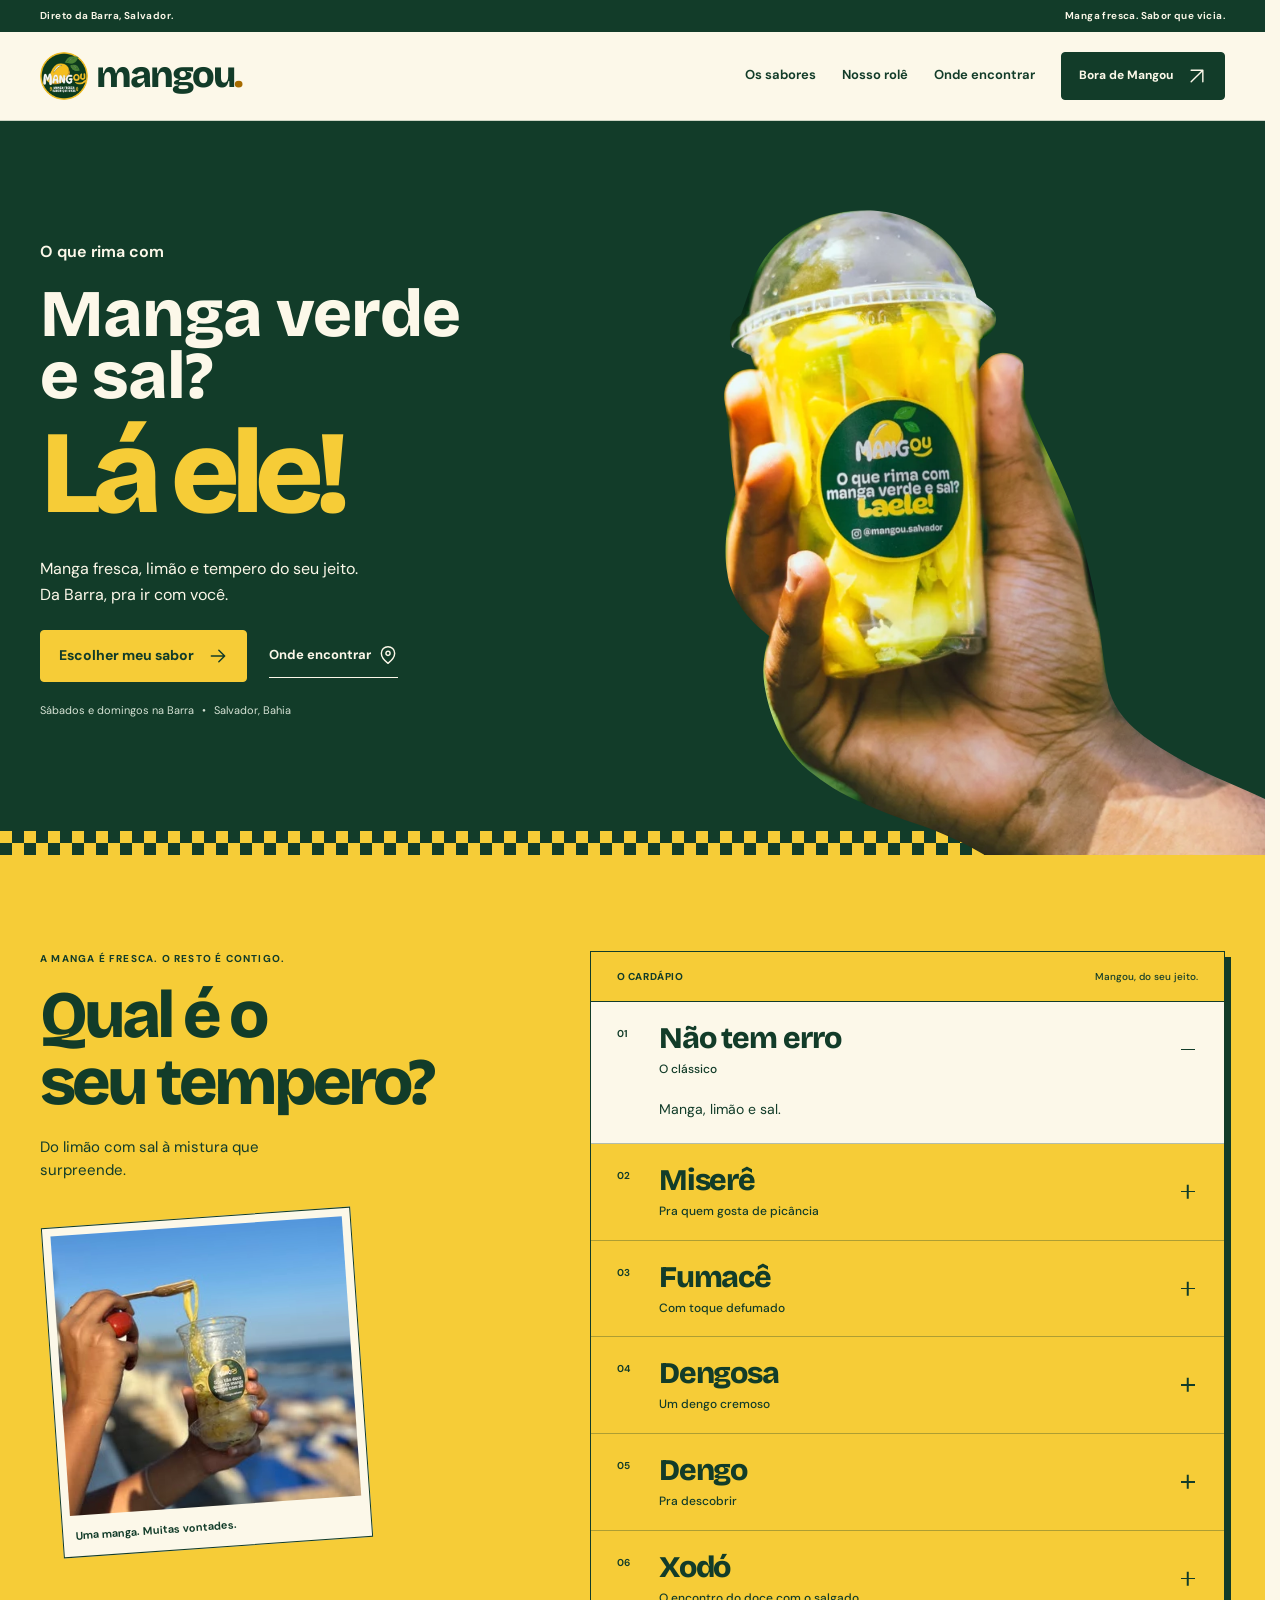
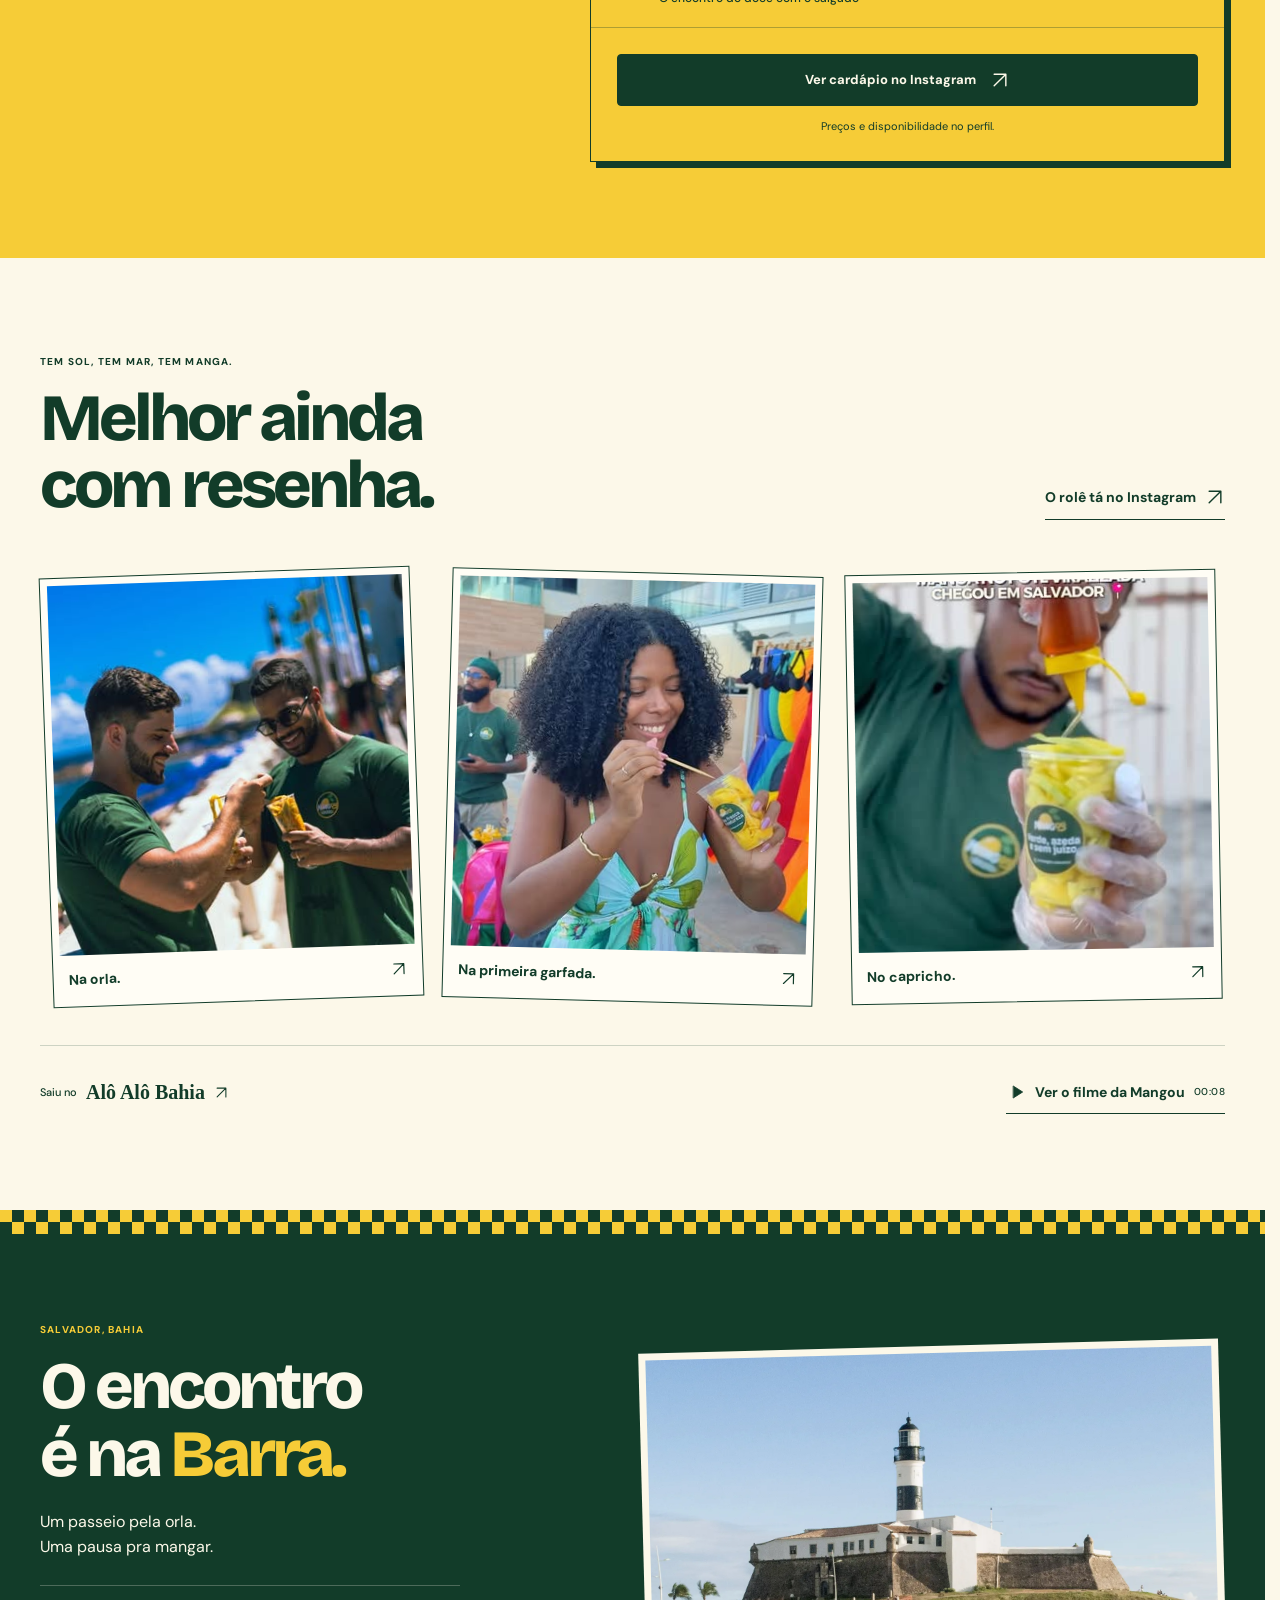
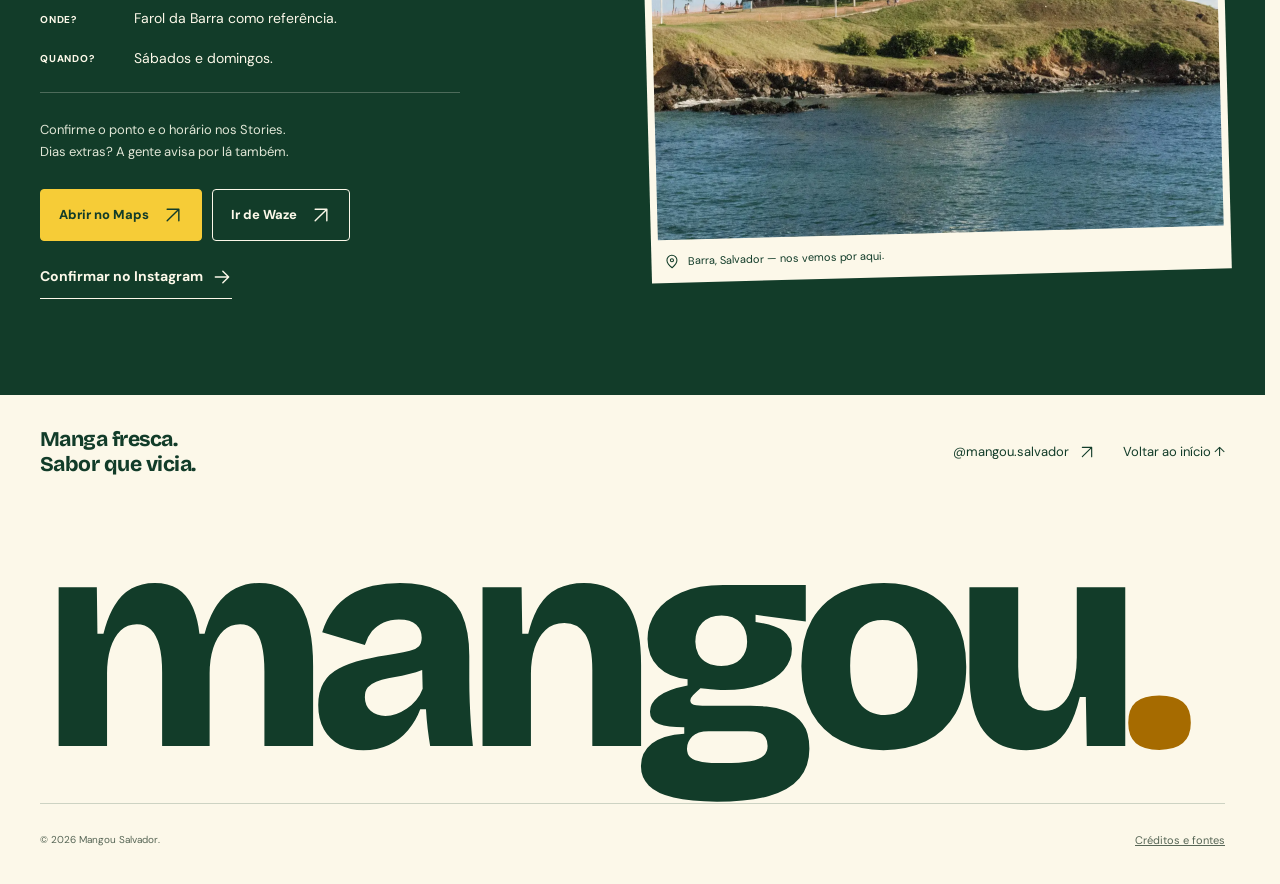
==== commit a367f6df: "Refine hero around Mangou packaging and original product photo" ====
--- a/index.html
+++ b/index.html
@@ -5,14 +5,15 @@
   <meta name="viewport" content="width=device-width, initial-scale=1, viewport-fit=cover">
   <meta name="theme-color" content="#123c29">
   <meta name="description" content="Manga fresca, limão e tempero do seu jeito. Conheça os seis sabores da Mangou e encontre a gente na Barra, em Salvador.">
-  <meta property="og:title" content="Deu praia. Deu Mangou. — Mangou Salvador">
-  <meta property="og:description" content="Manga fresca, sabor que vicia. Escolha seu tempero e bora de Mangou na Barra.">
+  <meta property="og:title" content="Manga verde e sal? Lá ele! — Mangou Salvador">
+  <meta property="og:description" content="Manga fresca, limão e tempero do seu jeito. Da Barra para o seu rolê.">
   <meta property="og:type" content="website"><meta property="og:locale" content="pt_BR">
   <meta property="og:image" content="https://jobvictorfern-cmd.github.io/mangou-salvador/assets/manga.webp">
   <title>Mangou Salvador — Manga fresca, sabor que vicia</title>
   <link rel="icon" href="assets/favicon.png" type="image/png">
   <link rel="preload" href="assets/display-v2.woff2" as="font" type="font/woff2" crossorigin>
-  <link rel="stylesheet" href="styles.css?v=20">
+  <link rel="preload" href="assets/manga.webp" as="image" fetchpriority="high">
+  <link rel="stylesheet" href="styles.css?v=22">
   <script src="script.js?v=21" defer></script>
 </head>
 <body>
@@ -38,14 +39,16 @@
   <main id="principal">
     <section class="hero" id="inicio" aria-labelledby="hero-title">
       <div class="container hero-layout">
-        <div class="hero-heading"><p class="eyebrow">Manga + tempero + resenha</p><h1 id="hero-title">Deu praia.<br>Deu <span>Mangou.</span></h1></div>
-        <figure class="hero-photo">
-          <div class="hero-photo-frame"><img src="assets/manga.webp" alt="Copo cheio de manga fresca da Mangou na mão, com folhas verdes ao fundo" width="1200" height="1600" fetchpriority="high" decoding="async"></div>
-          <figcaption><span>Manga fresca. Sabor que vicia.</span><svg aria-hidden="true" viewBox="0 0 80 80"><use href="#icon-sun"/></svg></figcaption>
-          <span class="photo-note" aria-hidden="true">O rolê agora<br>vem no copo.</span>
+        <div class="hero-heading"><p class="hero-intro">O que rima com</p><h1 id="hero-title"><span class="hero-question">Manga verde<br>e sal?</span><span class="hero-answer">Lá ele!</span></h1></div>
+        <figure class="hero-product">
+          <svg viewBox="280 460 920 1140" width="920" height="1140" role="img" aria-labelledby="hero-product-title" xmlns="http://www.w3.org/2000/svg">
+            <title id="hero-product-title">Fotografia original de um copo cheio de manga da Mangou, segurado na mão</title>
+            <defs><clipPath id="hero-product-mask"><path d="M527 519C449 516 391 556 373 617L362 649C349 656 345 674 351 689L374 699 379 716C356 714 340 728 341 753L346 785 350 830 355 872C346 899 339 936 345 970C349 1001 370 1027 397 1048C391 1067 388 1086 391 1108C397 1148 414 1184 438 1208C479 1245 521 1260 575 1280C645 1303 685 1331 737 1370L1010 1610 1230 1610 1230 1342C1159 1329 1099 1301 1040 1265C1004 1243 949 1225 909 1202C862 1175 830 1153 819 1113C810 1070 808 1020 797 976C789 938 780 904 765 869C748 828 728 793 716 757L713 710C711 701 700 696 687 696C674 697 665 705 658 716L660 679C678 672 685 653 674 641L655 627C636 554 586 524 527 519Z"/></clipPath></defs>
+            <image href="assets/manga.webp" width="1200" height="1600" clip-path="url(#hero-product-mask)"/>
+          </svg>
         </figure>
         <div class="hero-copy">
-          <p>Manga no ponto, limão e aquele tempero.<br>A pausa que seu passeio na Barra merece.</p>
+          <p>Manga fresca, limão e tempero do seu jeito.<br>Da Barra, pra ir com você.</p>
           <div class="hero-actions"><a class="button" href="#sabores">Escolher meu sabor <svg class="icon" aria-hidden="true"><use href="#icon-arrow"/></svg></a><a class="text-link" href="#onde">Onde encontrar <svg class="icon" aria-hidden="true"><use href="#icon-pin"/></svg></a></div>
           <p class="hero-location">Sábados e domingos na Barra <span>•</span> Salvador, Bahia</p>
         </div>
--- a/styles.css
+++ b/styles.css
@@ -41,31 +41,26 @@
 .js .site-nav{position:absolute;top:100%;left:0;right:0;display:none;padding:16px var(--gutter) 24px;background:var(--paper);border-bottom:2px solid var(--green)}
 .js .site-nav.is-open{display:flex}
 
-/* A composição começa em uma coluna; o produto mantém enquadramento próprio. */
-.hero{overflow:clip}
-.hero-layout{display:grid;gap:24px;padding-block:32px 38px}
-.hero-heading{grid-row:1}
+/* A campanha usa a frase do rótulo e a fotografia original, sem redesenhar o produto. */
+.hero{position:relative;overflow:clip;background:var(--green);color:var(--paper)}
+.hero-layout{position:relative;display:grid;gap:18px;padding-block:28px 0}
+.hero-heading{grid-row:1;position:relative;z-index:1}
+.hero-intro{margin-bottom:13px;font-size:13px;font-weight:650}
+.hero h1{font:850 1em/.94 var(--display);letter-spacing:-.06em}
+.hero-question{display:block;font-size:clamp(34px,10.5vw,50px)}
+.hero-answer{display:block;margin-top:10px;color:var(--yellow);font-size:clamp(72px,22vw,104px);letter-spacing:-.075em}
 .hero-copy{display:contents}
-.hero-photo{grid-row:3}
-.hero-copy>p:first-child{grid-row:4}
-.hero-copy .hero-location{grid-row:5;margin-top:0}
-.hero h1{font:850 clamp(48px,13.6vw,70px)/.99 var(--display);letter-spacing:-.065em;white-space:nowrap}
-.hero h1 span{position:relative;isolation:isolate;display:inline-block}
-.hero h1 span::before{content:'';position:absolute;inset:56% -3px 0;z-index:-1;background:var(--yellow);transform:rotate(-2deg)}
-.hero-photo{position:relative;padding:7px;border:1.5px solid var(--green);background:var(--white);box-shadow:5px 5px 0 var(--green);transform:rotate(1.2deg);animation:photo-in .5s ease-out both}
-.hero-photo-frame{height:clamp(230px,64vw,340px);overflow:hidden}
-.hero-photo img{width:100%;height:100%;object-fit:cover;object-position:50% 65%}
-.hero-photo figcaption{display:flex;justify-content:space-between;align-items:center;gap:12px;padding:10px 5px 2px;font-size:10px;font-weight:750;letter-spacing:.035em}
-.hero-photo figcaption svg{width:22px;height:22px;fill:var(--green)}
-.photo-note{display:none}
-.hero-copy>p:first-child{max-width:43ch;line-height:1.6}
-.hero-actions{grid-row:2;display:flex;flex-wrap:wrap;align-items:center;gap:10px 14px}
+.hero-copy>p:first-child{grid-row:3;position:relative;z-index:1;max-width:43ch;font-size:15px;line-height:1.6}
+.hero-copy .hero-location{grid-row:4;position:relative;z-index:1;margin:0;color:#d5e2d4;font-size:11px}
+.hero-product{grid-row:5;position:relative;width:calc(100% + var(--gutter)*2);height:330px;margin-inline:calc(-1 * var(--gutter));overflow:hidden;pointer-events:none}
+.hero-product svg{position:absolute;top:0;left:calc(50% - 112px);width:450px;max-width:none;height:auto}
+.hero-actions{grid-row:2;position:relative;z-index:1;display:flex;flex-wrap:wrap;align-items:center;gap:10px 14px}
+.hero .button{background:var(--yellow);border-color:var(--yellow);color:var(--green)}
 .hero-actions .button{width:100%}
 .hero-actions .text-link{margin-inline:auto}
-.hero-location{margin-top:20px;color:var(--muted);font-size:11px;line-height:1.6}
+.hero-location{font-size:11px;line-height:1.6}
 .hero-location span{margin-inline:5px}
 .checker{height:24px;background-color:var(--yellow);background-image:repeating-conic-gradient(var(--green) 0 25%,transparent 0 50%);background-size:24px 24px}
-@keyframes photo-in{from{opacity:0;translate:0 8px}to{opacity:1;translate:0 0}}
 
 /* Cardápio de verdade: receitas visíveis e acessíveis mesmo sem JavaScript. */
 .flavors{background:var(--yellow)}
@@ -159,15 +154,18 @@
 @media(min-width:480px){
   .hero-actions .button{width:auto}
   .hero-actions .text-link{margin-inline:0}
-  .hero-photo-frame{height:340px}
+  .hero-product{height:390px}
+  .hero-product svg{width:530px;left:calc(50% - 132px)}
   .social-photo{flex-basis:60%}
 }
 @media(min-width:600px){
   :root{--gutter:32px}
   .section{padding-block:76px}
-  .hero-layout{max-width:680px;padding-block:42px 48px;gap:30px}
-  .hero h1{font-size:80px}
-  .hero-photo-frame{height:390px}
+  .hero-layout{max-width:680px;padding-block:42px 0;gap:24px}
+  .hero-question{font-size:58px}
+  .hero-answer{font-size:118px}
+  .hero-product{height:430px}
+  .hero-product svg{width:590px;left:calc(50% - 146px)}
   .hero-copy>p:first-child{font-size:18px}
   .hero-location{font-size:12px}
   .menu-board-heading{padding-inline:26px}
@@ -191,14 +189,13 @@
   .js .site-nav,.site-nav{position:static;display:flex;flex-direction:row;align-items:center;flex-basis:auto;gap:26px;padding:0;border:0;background:transparent}
   .site-nav>a:not(.button){font-size:13px}
   .site-nav .button{min-height:44px;margin:0;padding:13px 17px;font-size:12px}
-  .hero-layout{max-width:1240px;grid-template-columns:minmax(0,1fr) minmax(0,1fr);column-gap:54px;row-gap:26px;padding-block:68px 78px}
+  .hero-layout{max-width:1240px;min-height:710px;grid-template-columns:minmax(0,1fr) minmax(0,1fr);grid-template-rows:auto auto;align-content:center;column-gap:54px;row-gap:28px;padding-block:72px 64px}
   .hero-heading{grid-column:1;grid-row:1;align-self:end}
-  .hero h1{font-size:clamp(68px,7.05vw,102px)}
-  .hero-photo{grid-column:2;grid-row:1/span 2;align-self:center;padding:10px;transform:rotate(2deg)}
-  .hero-photo-frame{height:500px}
-  .hero-photo img{object-position:50% 64%}
-  .hero-photo figcaption{padding:14px 8px 3px;font-size:11px}
-  .photo-note{position:absolute;left:-35px;bottom:70px;display:grid;place-content:center;width:118px;height:118px;border:1.5px solid var(--green);border-radius:50%;background:var(--yellow);font:750 19px/1.1 var(--display);letter-spacing:-.035em;text-align:center;transform:rotate(-13deg)}
+  .hero-intro{font-size:16px;margin-bottom:18px}
+  .hero-question{font-size:clamp(54px,5.2vw,76px)}
+  .hero-answer{font-size:clamp(96px,9.2vw,134px)}
+  .hero-product{position:absolute;top:42px;right:-190px;width:740px;height:920px;margin:0;overflow:visible}
+  .hero-product svg{top:0;left:0;width:100%;height:auto}
   .hero-copy{display:block;grid-column:1;grid-row:2;align-self:start}
   .hero-copy>p:first-child{font-size:16px}
   .hero-actions{gap:10px 22px;margin-top:22px}
@@ -233,6 +230,7 @@
 }
 @media(hover:hover){
   .button:hover{background:#24543b;transform:translateY(-2px)}
+  .hero .button:hover{background:#ffdc62;color:var(--green)}
   .button-yellow:hover{background:#ffdc62;color:var(--green)}
   .button-outline:hover{background:#fcf8e915}
   .text-link:hover,.site-nav>a:not(.button):hover,.footer-links a:hover{text-decoration:underline;text-underline-offset:5px}
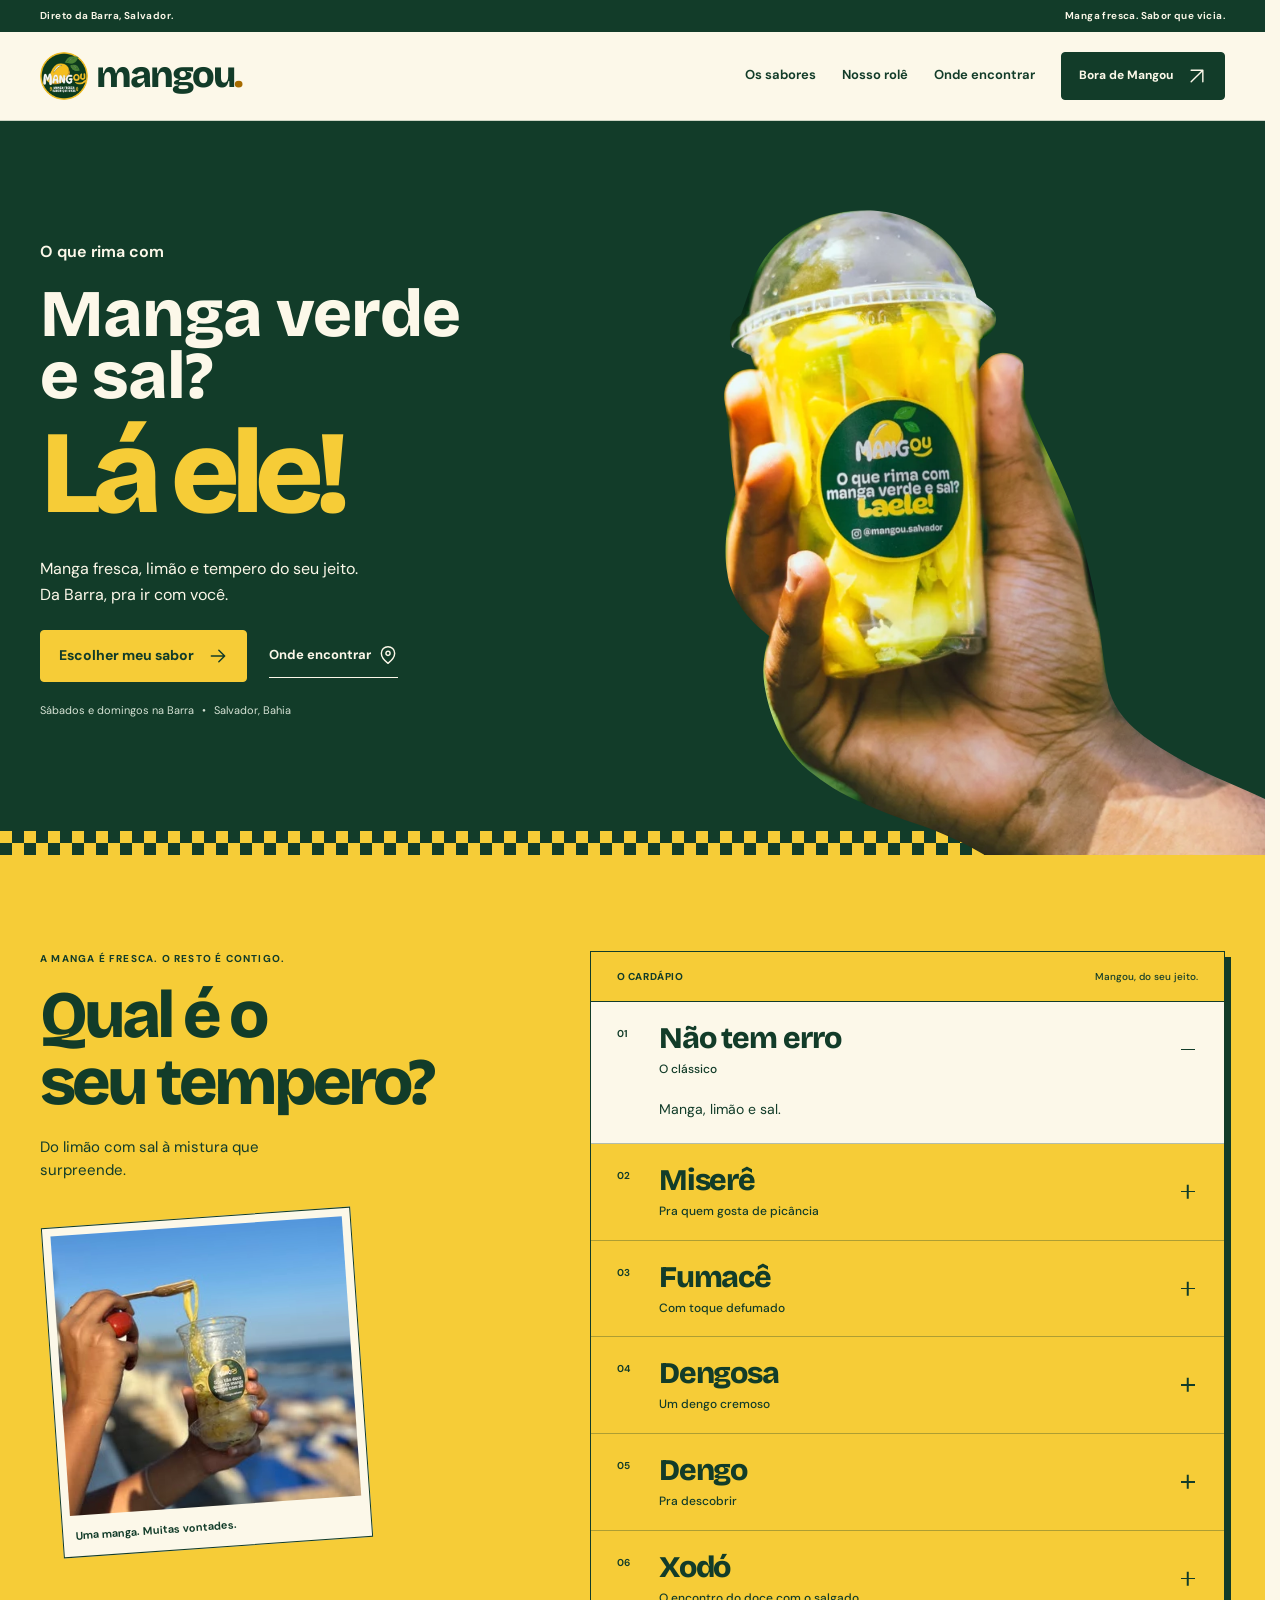
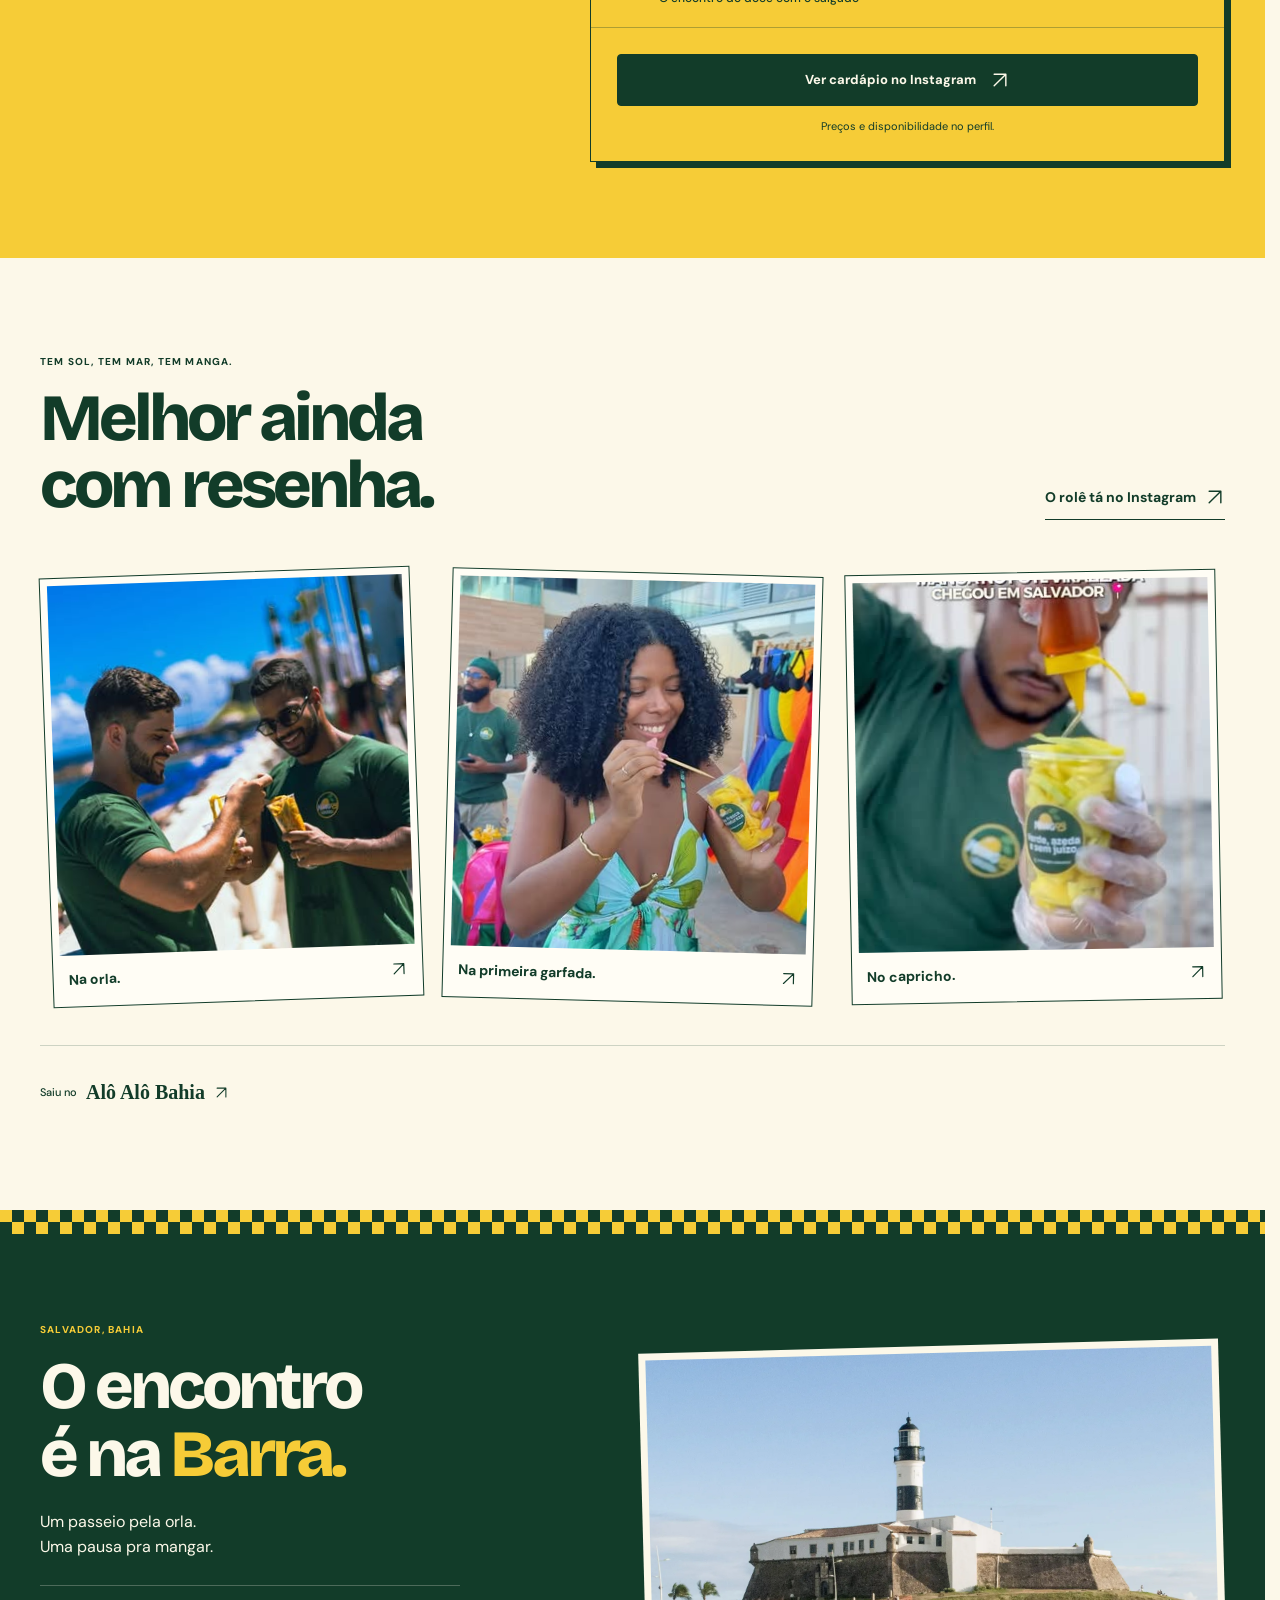
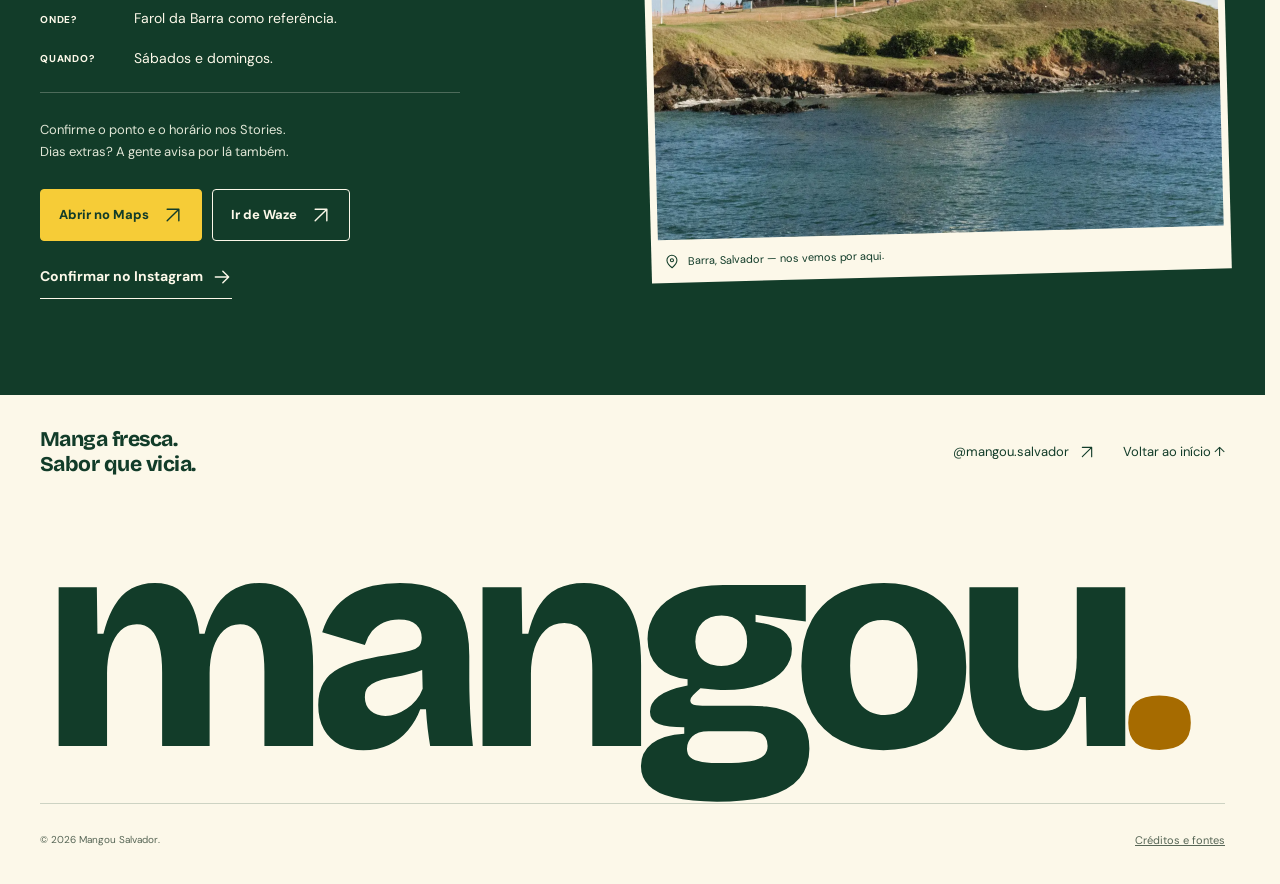
==== commit 843c1f12: "Remove product film entry and playback dialog from landing page" ====
--- a/index.html
+++ b/index.html
@@ -13,15 +13,14 @@
   <link rel="icon" href="assets/favicon.png" type="image/png">
   <link rel="preload" href="assets/display-v2.woff2" as="font" type="font/woff2" crossorigin>
   <link rel="preload" href="assets/manga.webp" as="image" fetchpriority="high">
-  <link rel="stylesheet" href="styles.css?v=22">
-  <script src="script.js?v=21" defer></script>
+  <link rel="stylesheet" href="styles.css?v=23">
+  <script src="script.js?v=23" defer></script>
 </head>
 <body>
   <svg class="svg-library" xmlns="http://www.w3.org/2000/svg" aria-hidden="true" width="0" height="0"><defs>
     <symbol id="icon-arrow" viewBox="0 0 24 24"><path d="M4 12h15M13 5l7 7-7 7"/></symbol>
     <symbol id="icon-external" viewBox="0 0 24 24"><path d="M5 19 19 5M5 5h14v14"/></symbol>
     <symbol id="icon-pin" viewBox="0 0 24 24"><path d="M20 10c0 6-8 12-8 12S4 16 4 10a8 8 0 1 1 16 0Z"/><circle cx="12" cy="10" r="2.5"/></symbol>
-    <symbol id="icon-play" viewBox="0 0 24 24"><path d="m9 5 11 7L9 19Z"/></symbol>
     <symbol id="icon-sun" viewBox="0 0 80 80"><path d="m40 3 6 20 18-11-11 18 24 10-24 8 11 20-18-12-6 21-7-21-20 12 12-20L3 40l22-10-12-18 20 11Z"/></symbol>
   </defs></svg>
   <a class="skip-link" href="#principal">Pular para o conteúdo</a>
@@ -82,7 +81,7 @@
           <a class="social-photo" href="https://www.instagram.com/esthervasconcelos2001/reel/DdM_B7ihvQf/" target="_blank" rel="noopener noreferrer" aria-label="Ver no Instagram: Esther experimentando Mangou"><img src="assets/role-resenha.jpg" alt="Pessoa sorrindo enquanto experimenta um copo Mangou" width="360" height="640" loading="lazy" decoding="async"><span>Na primeira garfada.<svg class="icon" aria-hidden="true"><use href="#icon-external"/></svg></span></a>
           <a class="social-photo" href="https://www.instagram.com/conhecendosalvador_/reel/Dct_3Nshrob/" target="_blank" rel="noopener noreferrer" aria-label="Ver no Instagram: publicação Conhecendo Salvador sobre o preparo da Mangou"><img src="assets/role-preparo.jpg" alt="Preparo de um copo de manga pela equipe Mangou" width="360" height="640" loading="lazy" decoding="async"><span>No capricho.<svg class="icon" aria-hidden="true"><use href="#icon-external"/></svg></span></a>
         </div>
-        <div class="experience-bottom"><a class="press-link" href="https://aloalobahia.com/uncategorized/2026/08/30/manga-temperada-vira-novidade-na-barra-com-combinacoes-que-vao-do-picante-ao-defumado/" target="_blank" rel="noopener noreferrer"><span>Saiu no</span> Alô Alô Bahia <svg class="icon" aria-hidden="true"><use href="#icon-external"/></svg></a><button class="text-link" id="open-video" type="button" aria-haspopup="dialog" hidden><svg class="icon play-icon" aria-hidden="true"><use href="#icon-play"/></svg>Ver o filme da Mangou <span class="film-duration">00:08</span></button><a class="text-link video-direct" href="assets/mangou-hero-4k.mp4" target="_blank" rel="noopener noreferrer">Ver o filme da Mangou <svg class="icon" aria-hidden="true"><use href="#icon-play"/></svg></a></div>
+        <div class="experience-bottom"><a class="press-link" href="https://aloalobahia.com/uncategorized/2026/08/30/manga-temperada-vira-novidade-na-barra-com-combinacoes-que-vao-do-picante-ao-defumado/" target="_blank" rel="noopener noreferrer"><span>Saiu no</span> Alô Alô Bahia <svg class="icon" aria-hidden="true"><use href="#icon-external"/></svg></a></div>
       </div>
     </section>
 
@@ -97,6 +96,5 @@
 
   <footer class="site-footer"><div class="container"><div class="footer-top"><p>Manga fresca.<br>Sabor que vicia.</p><div class="footer-links"><a href="https://www.instagram.com/mangou.salvador/" target="_blank" rel="noopener noreferrer">@mangou.salvador <svg class="icon" aria-hidden="true"><use href="#icon-external"/></svg></a><a class="whatsapp-link" id="whatsapp-button" hidden>Falar no WhatsApp <svg class="icon" aria-hidden="true"><use href="#icon-external"/></svg></a><a href="#inicio">Voltar ao início ↑</a></div></div><div class="footer-wordmark" aria-hidden="true">mangou<span>.</span></div><div class="footer-bottom"><span>© <span id="year">2026</span> Mangou Salvador.</span><details class="credits"><summary>Créditos e fontes</summary><p>Marca, produto e capas de publicações: <a href="https://www.instagram.com/mangou.salvador/" target="_blank" rel="noopener noreferrer">Mangou e publicações colaborativas no Instagram</a>. Cada fotografia do rolê leva à sua publicação original. Foto do Farol: <a href="https://commons.wikimedia.org/wiki/File:Farol_da_Barra_-_Salvador_-_Bahia_-_Brasil.jpg" target="_blank" rel="noopener noreferrer">Emerson Monteiro / Wikimedia Commons</a>, <a href="https://creativecommons.org/licenses/by-sa/4.0/" target="_blank" rel="noopener noreferrer">CC BY-SA 4.0</a>. Fontes: Bricolage Grotesque e DM Sans.</p></details></div></div></footer>
 
-  <dialog class="film-dialog" id="film-dialog" aria-labelledby="film-title"><div class="film-dialog-header"><h2 id="film-title">O filme da Mangou</h2><button type="button" class="close-video" id="close-video" aria-label="Fechar vídeo">✕</button></div><video id="preparation-video" controls muted playsinline preload="none" width="3840" height="2160" poster="assets/mangou-hero-poster-4k-mp4.webp" aria-label="Filme do produto Mangou, com montagem do copo e cena diante do Farol da Barra"><source data-src="assets/mangou-hero-4k.mp4" type="video/mp4"></video><p class="video-error" hidden>Não foi possível reproduzir. <a href="assets/mangou-hero-4k.mp4" target="_blank" rel="noopener noreferrer">Abrir o vídeo diretamente.</a></p></dialog>
 </body>
 </html>
--- a/styles.css
+++ b/styles.css
@@ -4,13 +4,12 @@
 *{box-sizing:border-box}
 html{scroll-behavior:smooth;scroll-padding-top:90px;scrollbar-gutter:stable}
 body{margin:0;background:var(--paper);color:var(--green);font:16px/1.55 var(--body);-webkit-font-smoothing:antialiased}
-body.film-open{overflow:hidden}
 [hidden]{display:none!important}
 a{color:inherit;text-decoration:none}
 button,summary,a{-webkit-tap-highlight-color:transparent;touch-action:manipulation}
 button{color:inherit;font:inherit;cursor:pointer}
 button:focus-visible,a:focus-visible,summary:focus-visible{outline:3px solid currentColor;outline-offset:5px}
-img,video{display:block;max-width:100%}
+img{display:block;max-width:100%}
 figure,p,h1,h2,dl,dd{margin:0}
 ::selection{background:var(--yellow);color:var(--green)}
 .svg-library{position:absolute;overflow:hidden;pointer-events:none}
@@ -98,8 +97,6 @@
 .press-link{display:flex;align-items:center;gap:9px;min-height:44px;font:bold 20px/1.3 Georgia,serif}
 .press-link>span{font:500 11px/1.4 var(--body)}
 .press-link .icon{width:15px;height:15px}
-.play-icon{fill:currentColor;stroke-width:1}
-.film-duration{font-size:10px;font-weight:500;letter-spacing:.05em}
 
 /* Ponto e horário são confirmados no perfil; as rotas usam o Farol como referência. */
 .location{position:relative;padding-top:76px;background:var(--green);color:var(--paper)}
@@ -138,14 +135,6 @@
 .credits p{padding:4px 0 16px;font-size:12px;line-height:1.7}
 .credits a{text-decoration:underline;text-underline-offset:3px}
 
-.film-dialog{width:min(1040px,calc(100% - 28px));max-height:90svh;padding:12px;border:1px solid var(--green);border-radius:6px;background:var(--green);color:var(--paper)}
-.film-dialog::backdrop{background:#081d13e8}
-.film-dialog-header{display:flex;justify-content:space-between;align-items:center;gap:18px;margin-bottom:12px}
-.film-dialog-header h2{font:700 17px/1.4 var(--body);letter-spacing:0}
-.close-video{display:grid;place-items:center;width:44px;height:44px;border:1px solid var(--paper);border-radius:4px;background:transparent;color:var(--paper)}
-.film-dialog video{width:100%;height:auto;max-height:70svh;aspect-ratio:16/9;background:#081d13}
-.video-error{padding-top:14px;font-size:14px}
-.video-error a{color:var(--yellow);text-decoration:underline}
 
 @media(min-width:360px){
   .hero-actions .button{width:auto;font-size:13px;gap:8px;padding-inline:14px}
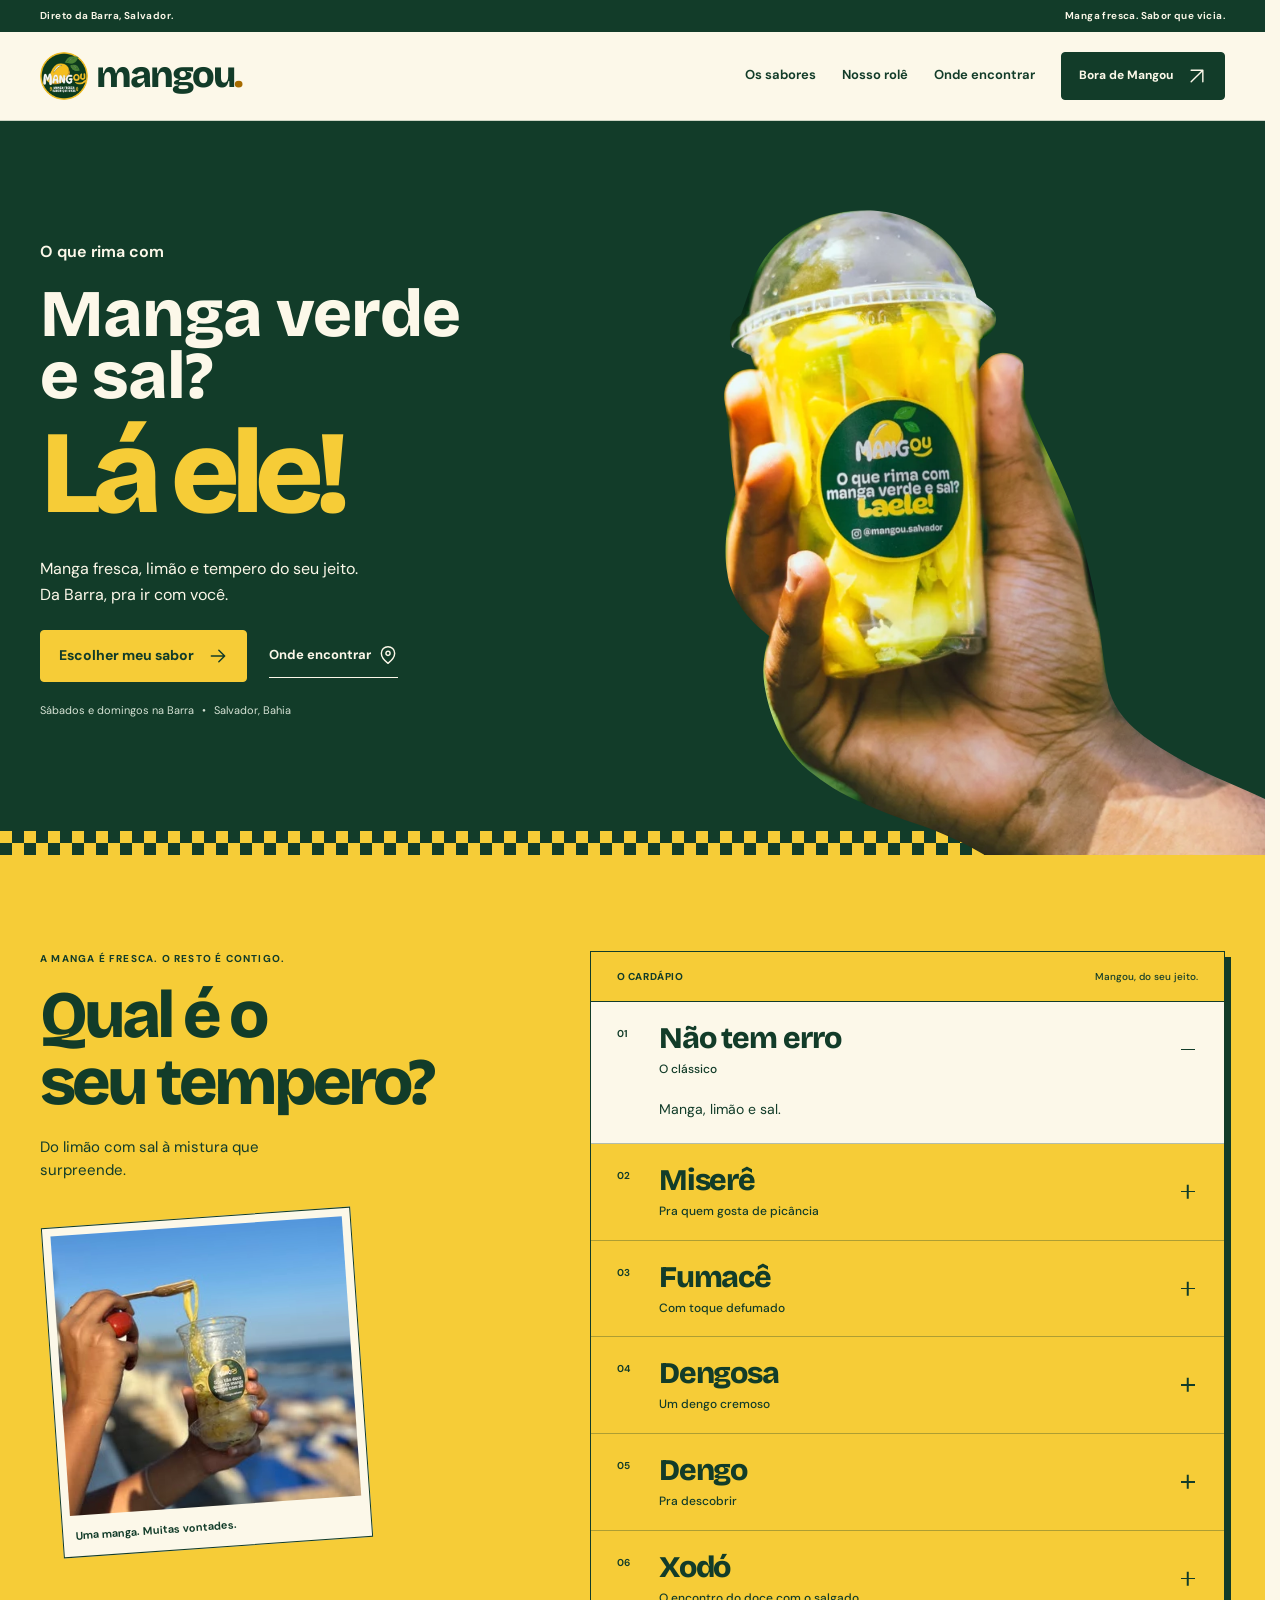
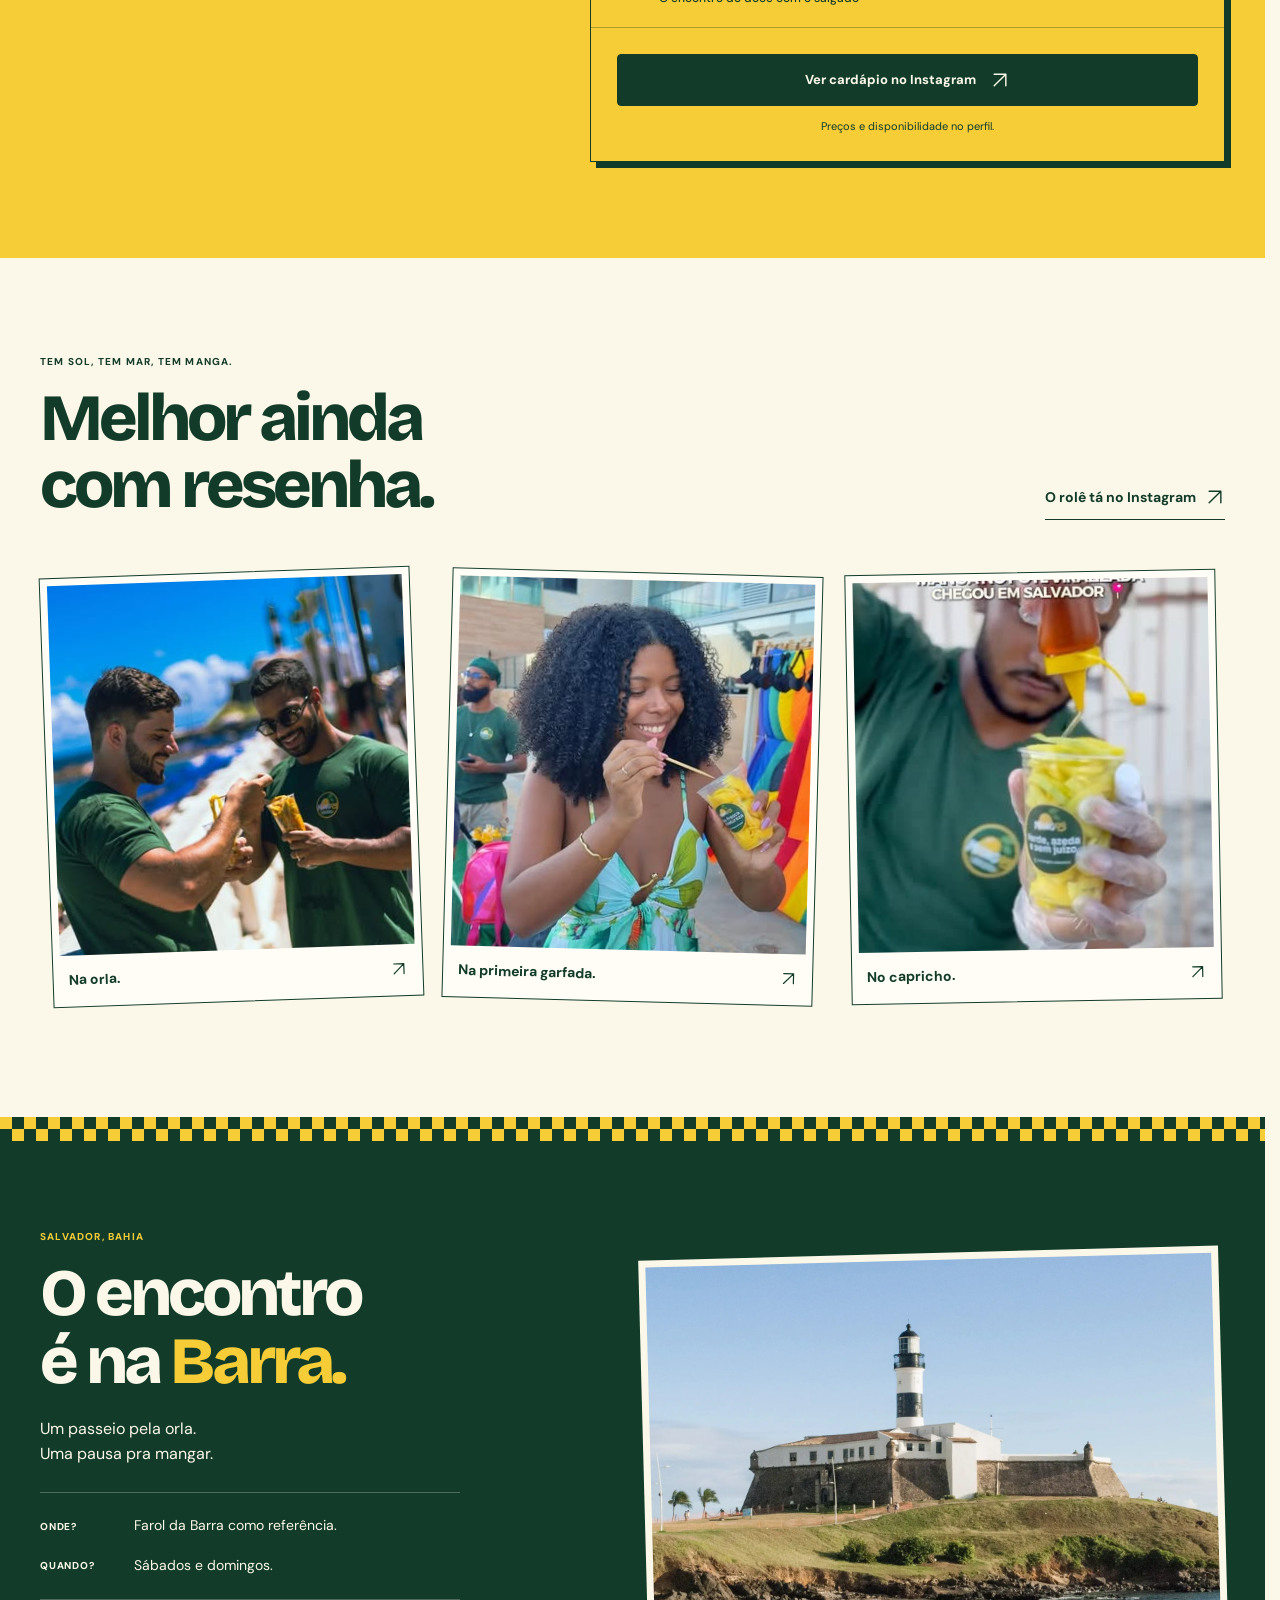
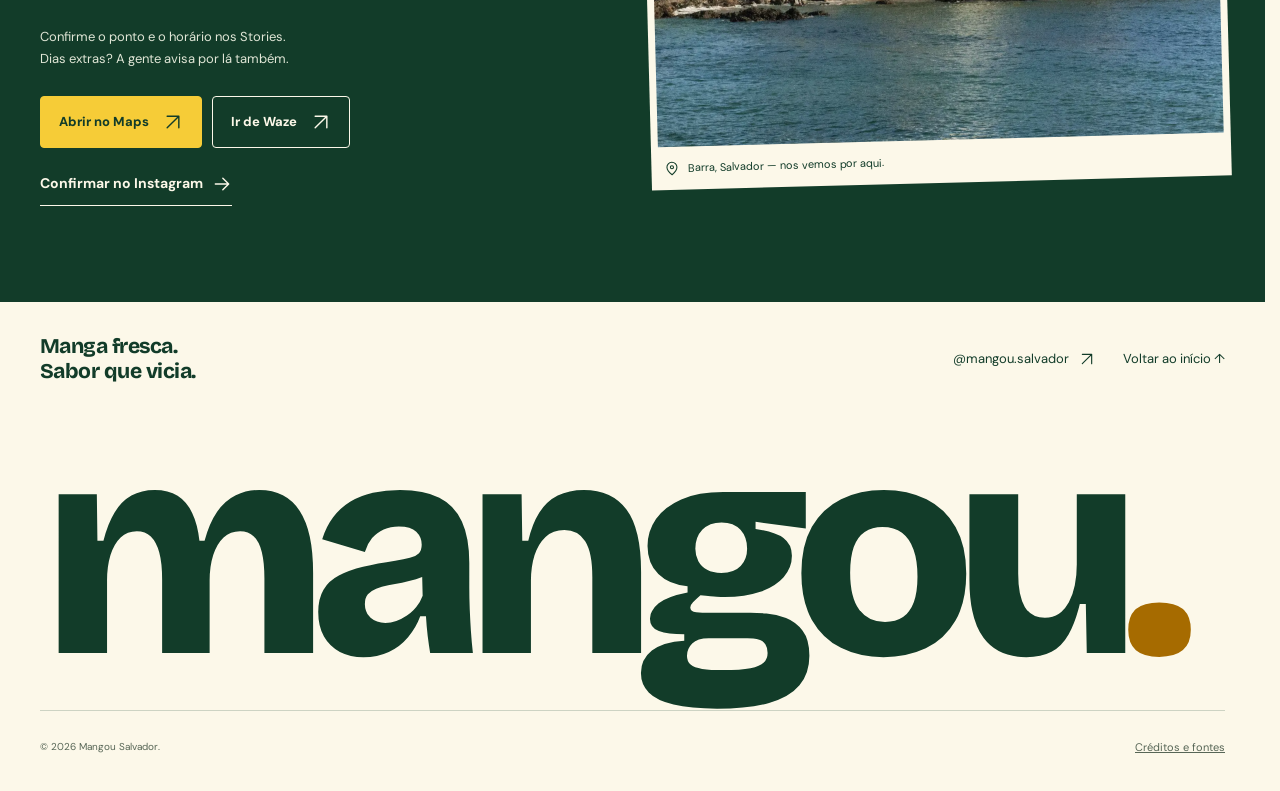
==== commit 7786ed37: "Remove press callout below the social gallery" ====
--- a/index.html
+++ b/index.html
@@ -13,7 +13,7 @@
   <link rel="icon" href="assets/favicon.png" type="image/png">
   <link rel="preload" href="assets/display-v2.woff2" as="font" type="font/woff2" crossorigin>
   <link rel="preload" href="assets/manga.webp" as="image" fetchpriority="high">
-  <link rel="stylesheet" href="styles.css?v=23">
+  <link rel="stylesheet" href="styles.css?v=24">
   <script src="script.js?v=23" defer></script>
 </head>
 <body>
@@ -81,7 +81,6 @@
           <a class="social-photo" href="https://www.instagram.com/esthervasconcelos2001/reel/DdM_B7ihvQf/" target="_blank" rel="noopener noreferrer" aria-label="Ver no Instagram: Esther experimentando Mangou"><img src="assets/role-resenha.jpg" alt="Pessoa sorrindo enquanto experimenta um copo Mangou" width="360" height="640" loading="lazy" decoding="async"><span>Na primeira garfada.<svg class="icon" aria-hidden="true"><use href="#icon-external"/></svg></span></a>
           <a class="social-photo" href="https://www.instagram.com/conhecendosalvador_/reel/Dct_3Nshrob/" target="_blank" rel="noopener noreferrer" aria-label="Ver no Instagram: publicação Conhecendo Salvador sobre o preparo da Mangou"><img src="assets/role-preparo.jpg" alt="Preparo de um copo de manga pela equipe Mangou" width="360" height="640" loading="lazy" decoding="async"><span>No capricho.<svg class="icon" aria-hidden="true"><use href="#icon-external"/></svg></span></a>
         </div>
-        <div class="experience-bottom"><a class="press-link" href="https://aloalobahia.com/uncategorized/2026/08/30/manga-temperada-vira-novidade-na-barra-com-combinacoes-que-vao-do-picante-ao-defumado/" target="_blank" rel="noopener noreferrer"><span>Saiu no</span> Alô Alô Bahia <svg class="icon" aria-hidden="true"><use href="#icon-external"/></svg></a></div>
       </div>
     </section>
 
--- a/styles.css
+++ b/styles.css
@@ -93,10 +93,6 @@
 .social-photo:nth-child(1) img{object-position:50% 30%}
 .social-photo>span{display:flex;align-items:center;justify-content:space-between;gap:10px;padding:12px 5px 6px;font-size:13px;font-weight:700}
 .social-photo .icon{width:17px;height:17px}
-.experience-bottom{display:flex;flex-wrap:wrap;align-items:center;justify-content:space-between;gap:22px;margin-top:28px;padding-top:24px;border-top:1px solid var(--line)}
-.press-link{display:flex;align-items:center;gap:9px;min-height:44px;font:bold 20px/1.3 Georgia,serif}
-.press-link>span{font:500 11px/1.4 var(--body)}
-.press-link .icon{width:15px;height:15px}
 
 /* Ponto e horário são confirmados no perfil; as rotas usam o Farol como referência. */
 .location{position:relative;padding-top:76px;background:var(--green);color:var(--paper)}
@@ -206,7 +202,6 @@
   .social-photo:nth-child(3){transform:rotate(-1deg)}
   .social-photo img{height:370px}
   .social-photo>span{padding:14px 8px 8px;font-size:14px}
-  .experience-bottom{margin-top:24px}
   .location{padding-top:112px}
   .location-layout{grid-template-columns:minmax(0,.95fr) minmax(0,1.05fr);align-items:center;gap:80px}
   .location-photo img{height:480px}
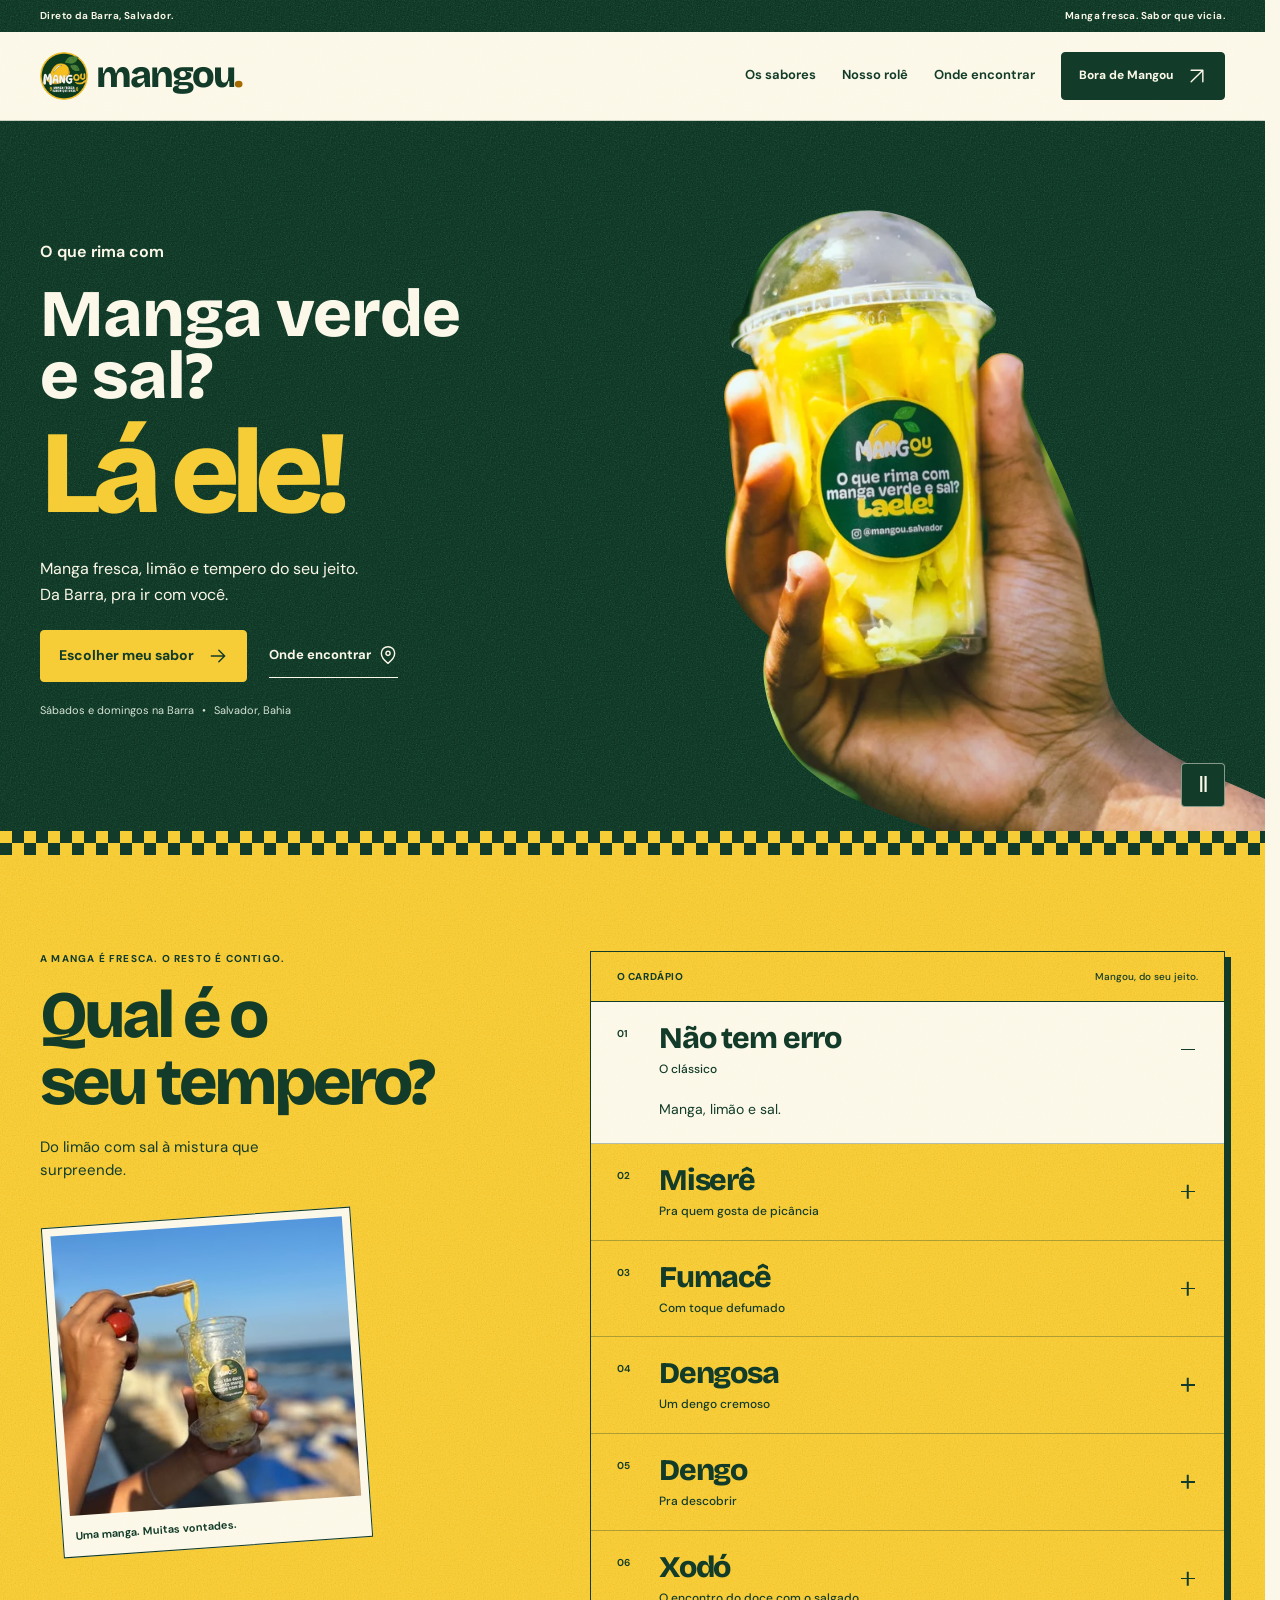
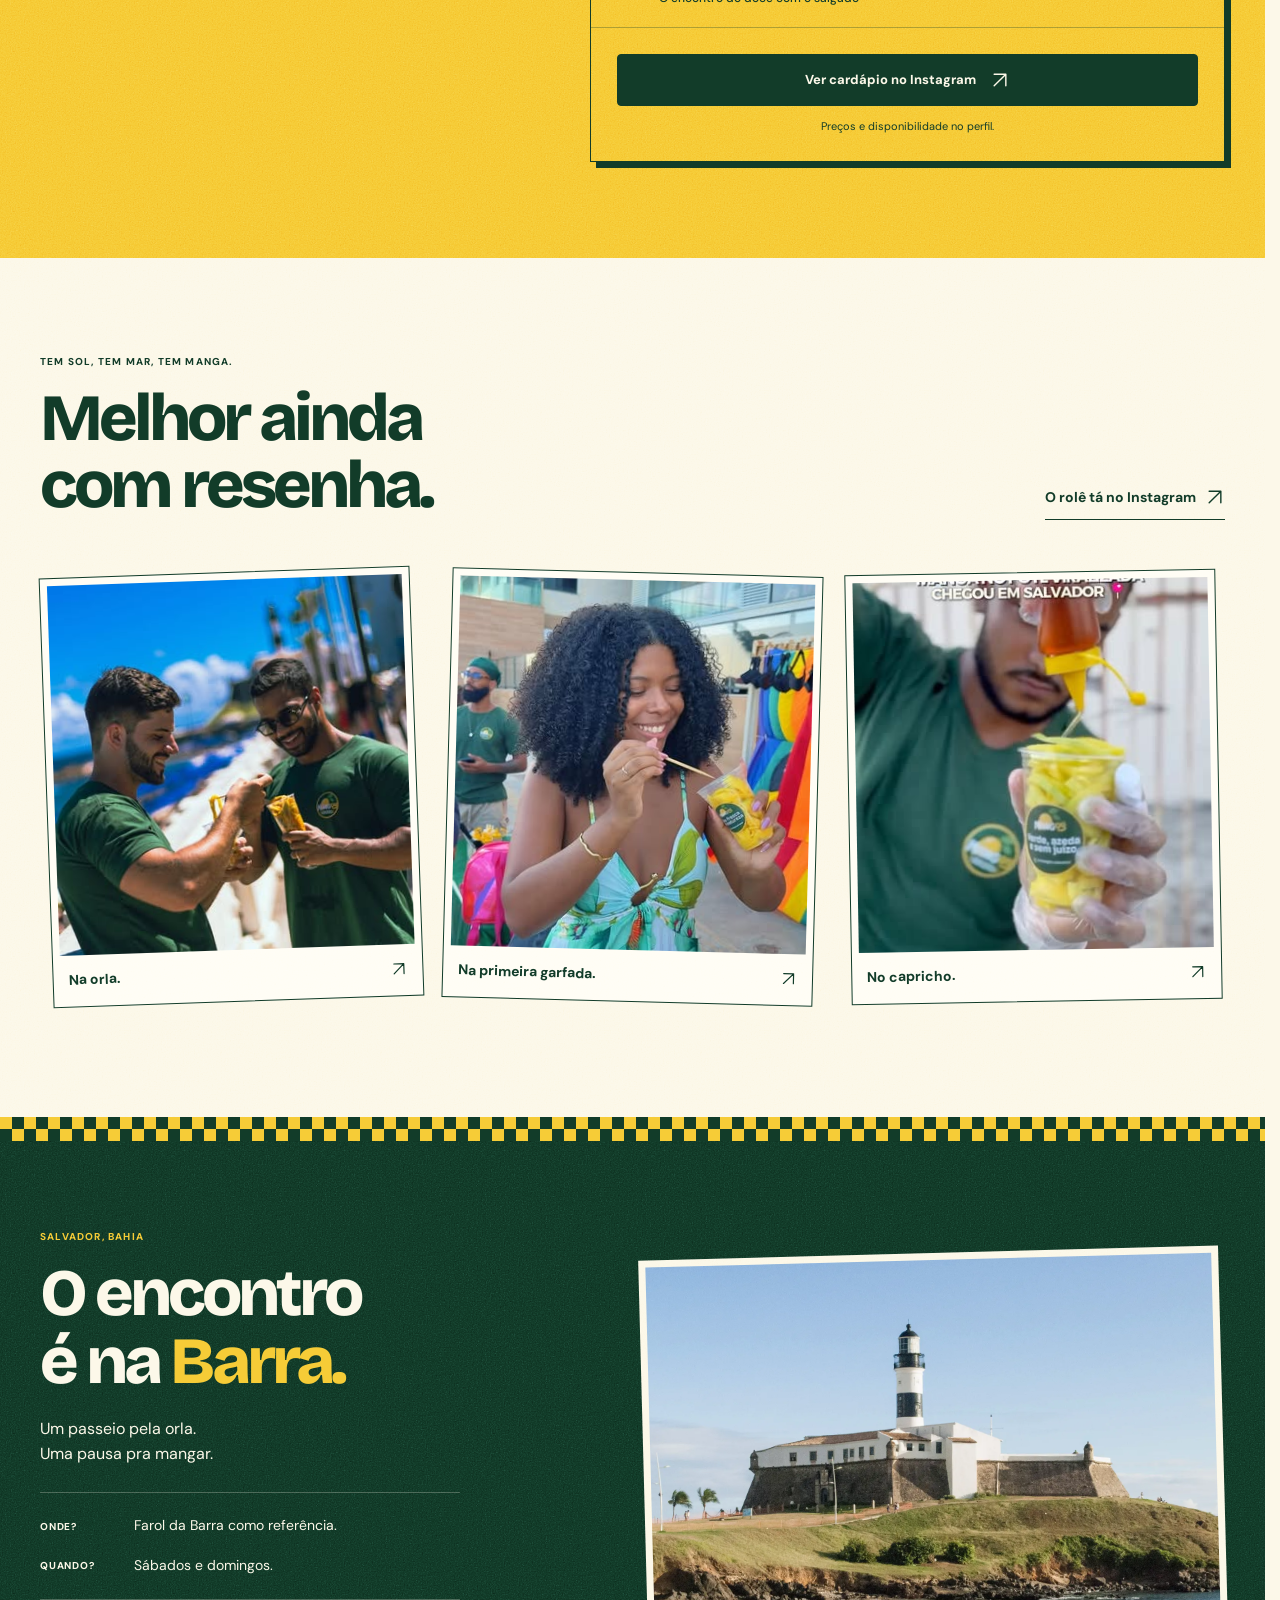
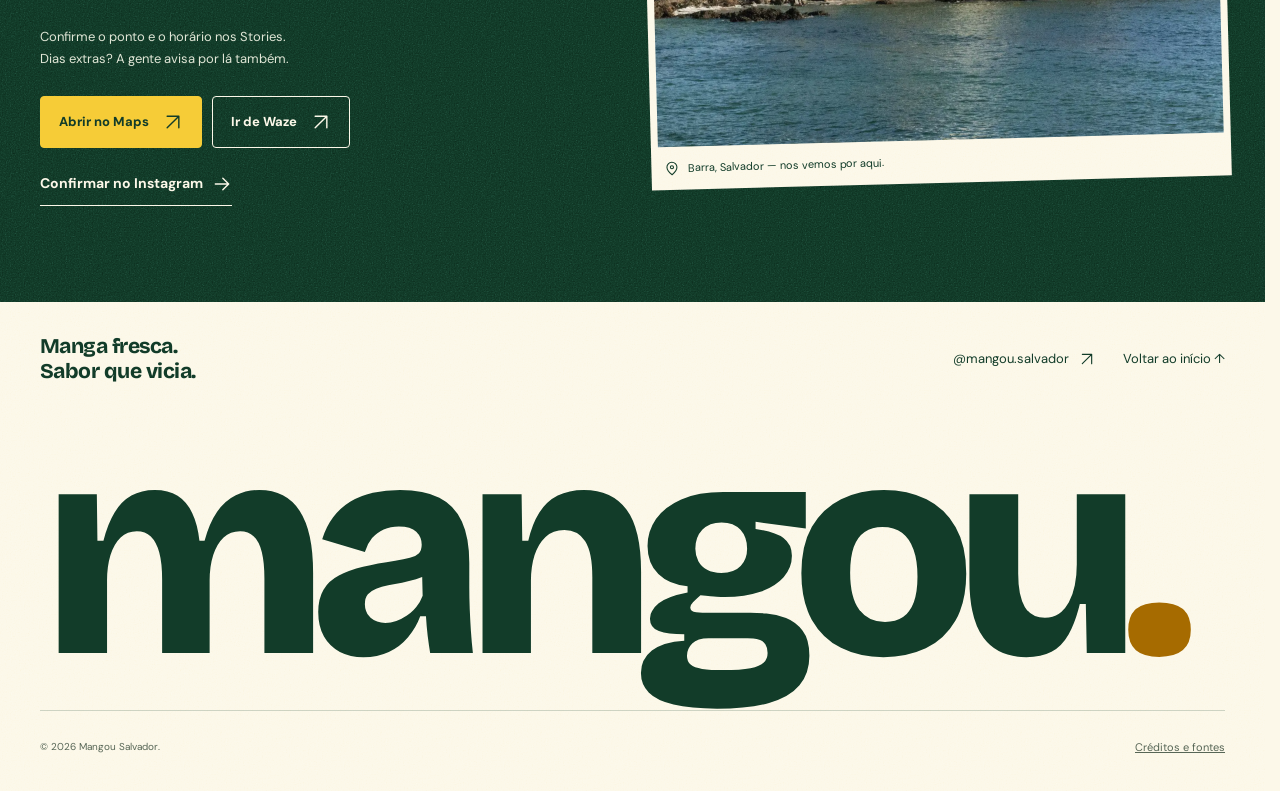
==== commit c6745514: "Animate mango strands across hero and add printed paper texture" ====
--- a/index.html
+++ b/index.html
@@ -13,8 +13,8 @@
   <link rel="icon" href="assets/favicon.png" type="image/png">
   <link rel="preload" href="assets/display-v2.woff2" as="font" type="font/woff2" crossorigin>
   <link rel="preload" href="assets/manga.webp" as="image" fetchpriority="high">
-  <link rel="stylesheet" href="styles.css?v=24">
-  <script src="script.js?v=23" defer></script>
+  <link rel="stylesheet" href="styles.css?v=26">
+  <script src="script.js?v=26" defer></script>
 </head>
 <body>
   <svg class="svg-library" xmlns="http://www.w3.org/2000/svg" aria-hidden="true" width="0" height="0"><defs>
@@ -37,6 +37,36 @@
   </header>
   <main id="principal">
     <section class="hero" id="inicio" aria-labelledby="hero-title">
+      <div class="mango-rain" id="mango-rain" aria-hidden="true">
+        <span class="mango-strand" style="--x:3%;--size:116px;--duration:6.8s;--delay:-2.1s;--drift:28px;--turn:-26deg;--end-turn:42deg"></span>
+        <span class="mango-strand" style="--x:17%;--size:92px;--duration:5.6s;--delay:-4.2s;--drift:-19px;--turn:38deg;--end-turn:-32deg"></span>
+        <span class="mango-strand" style="--x:32%;--size:142px;--duration:7.3s;--delay:-1.3s;--drift:35px;--turn:-18deg;--end-turn:56deg"></span>
+        <span class="mango-strand" style="--x:47%;--size:104px;--duration:6.2s;--delay:-5.1s;--drift:-26px;--turn:52deg;--end-turn:-22deg"></span>
+        <span class="mango-strand" style="--x:61%;--size:126px;--duration:7.8s;--delay:-3.7s;--drift:22px;--turn:-42deg;--end-turn:24deg"></span>
+        <span class="mango-strand" style="--x:75%;--size:84px;--duration:5.9s;--delay:-.6s;--drift:-32px;--turn:24deg;--end-turn:-48deg"></span>
+        <span class="mango-strand" style="--x:89%;--size:138px;--duration:7.1s;--delay:-5.8s;--drift:18px;--turn:-32deg;--end-turn:38deg"></span>
+        <span class="mango-strand" style="--x:10%;--size:108px;--duration:6.5s;--delay:-5.4s;--drift:-24px;--turn:46deg;--end-turn:-30deg"></span>
+        <span class="mango-strand" style="--x:24%;--size:120px;--duration:7.4s;--delay:-3.1s;--drift:32px;--turn:-36deg;--end-turn:44deg"></span>
+        <span class="mango-strand" style="--x:39%;--size:88px;--duration:5.8s;--delay:-.9s;--drift:-18px;--turn:28deg;--end-turn:-54deg"></span>
+        <span class="mango-strand" style="--x:54%;--size:152px;--duration:8.1s;--delay:-6.3s;--drift:27px;--turn:-24deg;--end-turn:36deg"></span>
+        <span class="mango-strand" style="--x:68%;--size:96px;--duration:6.1s;--delay:-2.5s;--drift:-30px;--turn:40deg;--end-turn:-28deg"></span>
+        <span class="mango-strand" style="--x:82%;--size:132px;--duration:7.6s;--delay:-4.7s;--drift:24px;--turn:-48deg;--end-turn:32deg"></span>
+        <span class="mango-strand" style="--x:95%;--size:112px;--duration:6.6s;--delay:-1.7s;--drift:-22px;--turn:32deg;--end-turn:-42deg"></span>
+        <span class="mango-strand" style="--x:5%;--size:102px;--duration:5.2s;--delay:-4.4s;--drift:34px;--turn:18deg;--end-turn:-48deg"></span>
+        <span class="mango-strand" style="--x:19%;--size:134px;--duration:6.3s;--delay:-1.8s;--drift:-21px;--turn:-36deg;--end-turn:30deg"></span>
+        <span class="mango-strand" style="--x:34%;--size:90px;--duration:4.9s;--delay:-3.6s;--drift:25px;--turn:44deg;--end-turn:-24deg"></span>
+        <span class="mango-strand" style="--x:49%;--size:146px;--duration:6.7s;--delay:-5.2s;--drift:-31px;--turn:-22deg;--end-turn:46deg"></span>
+        <span class="mango-strand" style="--x:63%;--size:110px;--duration:5.4s;--delay:-.8s;--drift:18px;--turn:34deg;--end-turn:-38deg"></span>
+        <span class="mango-strand" style="--x:77%;--size:128px;--duration:6s;--delay:-4.6s;--drift:-27px;--turn:-46deg;--end-turn:22deg"></span>
+        <span class="mango-strand" style="--x:91%;--size:98px;--duration:5.1s;--delay:-2.7s;--drift:30px;--turn:26deg;--end-turn:-52deg"></span>
+        <span class="mango-strand" style="--x:12%;--size:140px;--duration:6.5s;--delay:-3.8s;--drift:-16px;--turn:-30deg;--end-turn:40deg"></span>
+        <span class="mango-strand" style="--x:26%;--size:106px;--duration:5.3s;--delay:-1.2s;--drift:28px;--turn:48deg;--end-turn:-18deg"></span>
+        <span class="mango-strand" style="--x:41%;--size:124px;--duration:6.1s;--delay:-5.6s;--drift:-23px;--turn:-40deg;--end-turn:34deg"></span>
+        <span class="mango-strand" style="--x:56%;--size:94px;--duration:4.8s;--delay:-2.2s;--drift:33px;--turn:22deg;--end-turn:-44deg"></span>
+        <span class="mango-strand" style="--x:70%;--size:144px;--duration:6.6s;--delay:-4.1s;--drift:-29px;--turn:-28deg;--end-turn:50deg"></span>
+        <span class="mango-strand" style="--x:84%;--size:114px;--duration:5.5s;--delay:-.4s;--drift:20px;--turn:42deg;--end-turn:-32deg"></span>
+        <span class="mango-strand" style="--x:97%;--size:136px;--duration:6.2s;--delay:-3.3s;--drift:-35px;--turn:-34deg;--end-turn:28deg"></span>
+      </div>
       <div class="container hero-layout">
         <div class="hero-heading"><p class="hero-intro">O que rima com</p><h1 id="hero-title"><span class="hero-question">Manga verde<br>e sal?</span><span class="hero-answer">Lá ele!</span></h1></div>
         <figure class="hero-product">
@@ -46,6 +76,7 @@
             <image href="assets/manga.webp" width="1200" height="1600" clip-path="url(#hero-product-mask)"/>
           </svg>
         </figure>
+        <button class="hero-motion-toggle" type="button" aria-label="Pausar queda dos fios de manga" aria-controls="mango-rain" hidden><span class="motion-pause" aria-hidden="true">Ⅱ</span><span class="motion-play" aria-hidden="true">▶</span></button>
         <div class="hero-copy">
           <p>Manga fresca, limão e tempero do seu jeito.<br>Da Barra, pra ir com você.</p>
           <div class="hero-actions"><a class="button" href="#sabores">Escolher meu sabor <svg class="icon" aria-hidden="true"><use href="#icon-arrow"/></svg></a><a class="text-link" href="#onde">Onde encontrar <svg class="icon" aria-hidden="true"><use href="#icon-pin"/></svg></a></div>
--- a/styles.css
+++ b/styles.css
@@ -41,8 +41,8 @@
 .js .site-nav.is-open{display:flex}
 
 /* A campanha usa a frase do rótulo e a fotografia original, sem redesenhar o produto. */
-.hero{position:relative;overflow:clip;background:var(--green);color:var(--paper)}
-.hero-layout{position:relative;display:grid;gap:18px;padding-block:28px 0}
+.hero{position:relative;isolation:isolate;overflow:clip;background:var(--green);color:var(--paper)}
+.hero-layout{position:relative;z-index:1;display:grid;gap:18px;padding-block:28px 0}
 .hero-heading{grid-row:1;position:relative;z-index:1}
 .hero-intro{margin-bottom:13px;font-size:13px;font-weight:650}
 .hero h1{font:850 1em/.94 var(--display);letter-spacing:-.06em}
@@ -52,7 +52,24 @@
 .hero-copy>p:first-child{grid-row:3;position:relative;z-index:1;max-width:43ch;font-size:15px;line-height:1.6}
 .hero-copy .hero-location{grid-row:4;position:relative;z-index:1;margin:0;color:#d5e2d4;font-size:11px}
 .hero-product{grid-row:5;position:relative;width:calc(100% + var(--gutter)*2);height:330px;margin-inline:calc(-1 * var(--gutter));overflow:hidden;pointer-events:none}
-.hero-product svg{position:absolute;top:0;left:calc(50% - 112px);width:450px;max-width:none;height:auto}
+.hero-product svg{position:absolute;z-index:1;top:0;left:calc(50% - 112px);width:450px;max-width:none;height:auto}
+.mango-rain{position:absolute;z-index:0;inset:0;overflow:hidden;pointer-events:none}
+.hero>.checker{position:relative;z-index:1}
+.mango-strand{position:absolute;top:-180px;left:var(--x);width:calc(var(--size)/2);height:100%;transform-origin:50% 60px;animation:mango-fall var(--duration) var(--delay) linear infinite;animation-play-state:paused}
+.mango-strand::before{content:'';display:block;width:100%;height:var(--size);background:url('assets/fios-manga.png') 0 0/300% 100% no-repeat}
+.mango-strand:nth-child(3n+2)::before{background-position:50% 0}
+.mango-strand:nth-child(3n)::before{background-position:100% 0}
+.mango-strand:nth-child(n+15){display:none}
+.mango-rain.is-playing .mango-strand{animation-play-state:running}
+.hero-motion-toggle{position:absolute;z-index:2;right:0;bottom:18px;display:grid;place-items:center;width:44px;height:44px;padding:0;border:1px solid #fcf8e980;border-radius:4px;background:var(--green);color:var(--paper);font-size:22px;line-height:1}
+.motion-play,.hero-motion-toggle.is-paused .motion-pause{display:none}
+.hero-motion-toggle.is-paused .motion-play{display:block;font-size:15px}
+@keyframes mango-fall{
+  0%{opacity:0;transform:translate3d(0,-100px,0) rotate(var(--turn))}
+  12%{opacity:.95}
+  85%{opacity:.95}
+  100%{opacity:0;transform:translate3d(var(--drift),calc(100% + 200px),0) rotate(var(--end-turn))}
+}
 .hero-actions{grid-row:2;position:relative;z-index:1;display:flex;flex-wrap:wrap;align-items:center;gap:10px 14px}
 .hero .button{background:var(--yellow);border-color:var(--yellow);color:var(--green)}
 .hero-actions .button{width:100%}
@@ -181,6 +198,8 @@
   .hero-answer{font-size:clamp(96px,9.2vw,134px)}
   .hero-product{position:absolute;top:42px;right:-190px;width:740px;height:920px;margin:0;overflow:visible}
   .hero-product svg{top:0;left:0;width:100%;height:auto}
+  .mango-strand:nth-child(n+15){display:block}
+  .hero-motion-toggle{bottom:24px}
   .hero-copy{display:block;grid-column:1;grid-row:2;align-self:start}
   .hero-copy>p:first-child{font-size:16px}
   .hero-actions{gap:10px 22px;margin-top:22px}
@@ -222,6 +241,11 @@
   .social-photo:hover{outline:2px solid var(--green);outline-offset:4px}
 }
 @media(prefers-reduced-motion:reduce){
+  .mango-rain:not(.is-playing){display:none}
   html{scroll-behavior:auto}
   *,*::before,*::after{animation:none!important;transition:none!important}
-}
+  .mango-rain.is-playing .mango-strand{animation:mango-fall var(--duration) var(--delay) linear infinite!important}
+}
+
+/* Papel impresso apenas nos fundos: a fotografia e a tipografia mantêm nitidez. */
+body,.top-note,.site-header,.hero,.flavors,.flavor[open],.social-photo,.location,.location-photo,.menu-photo{background-image:url('assets/papel-grain.svg');background-size:160px 160px;background-blend-mode:soft-light}
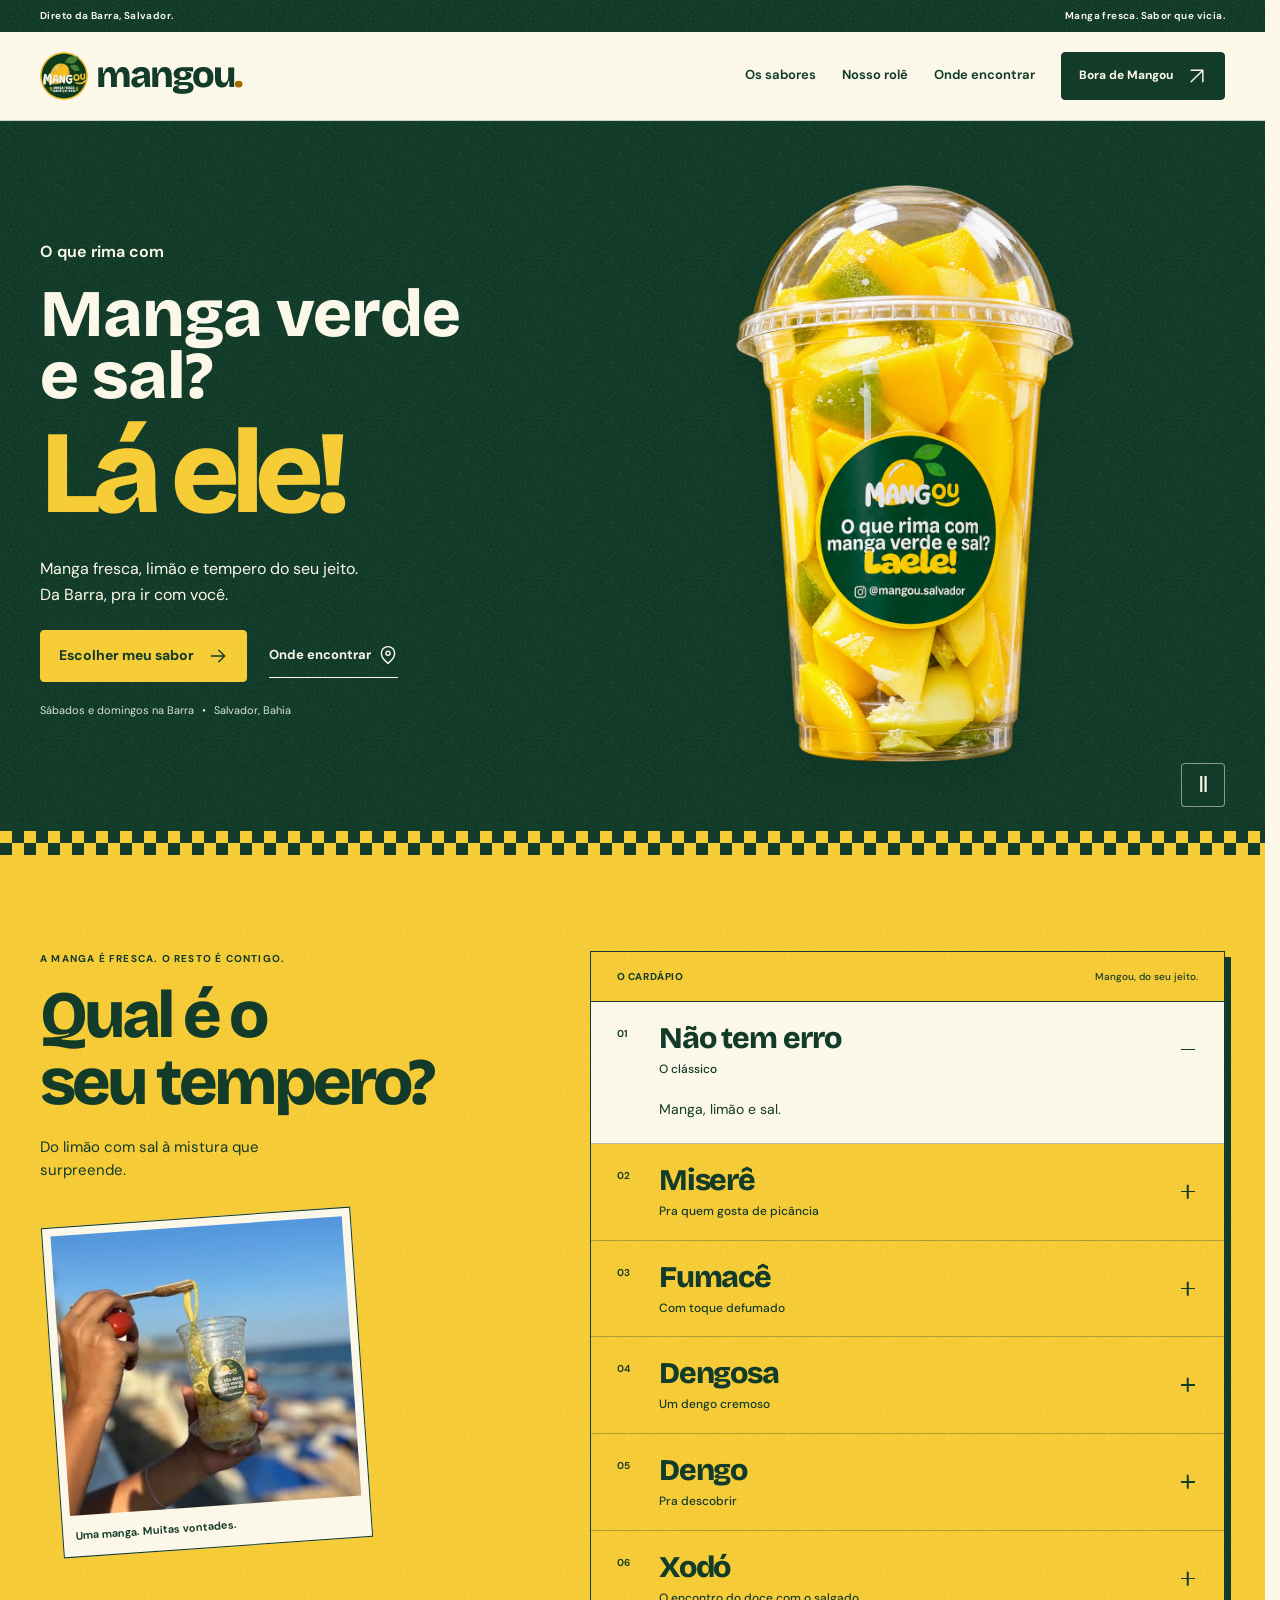
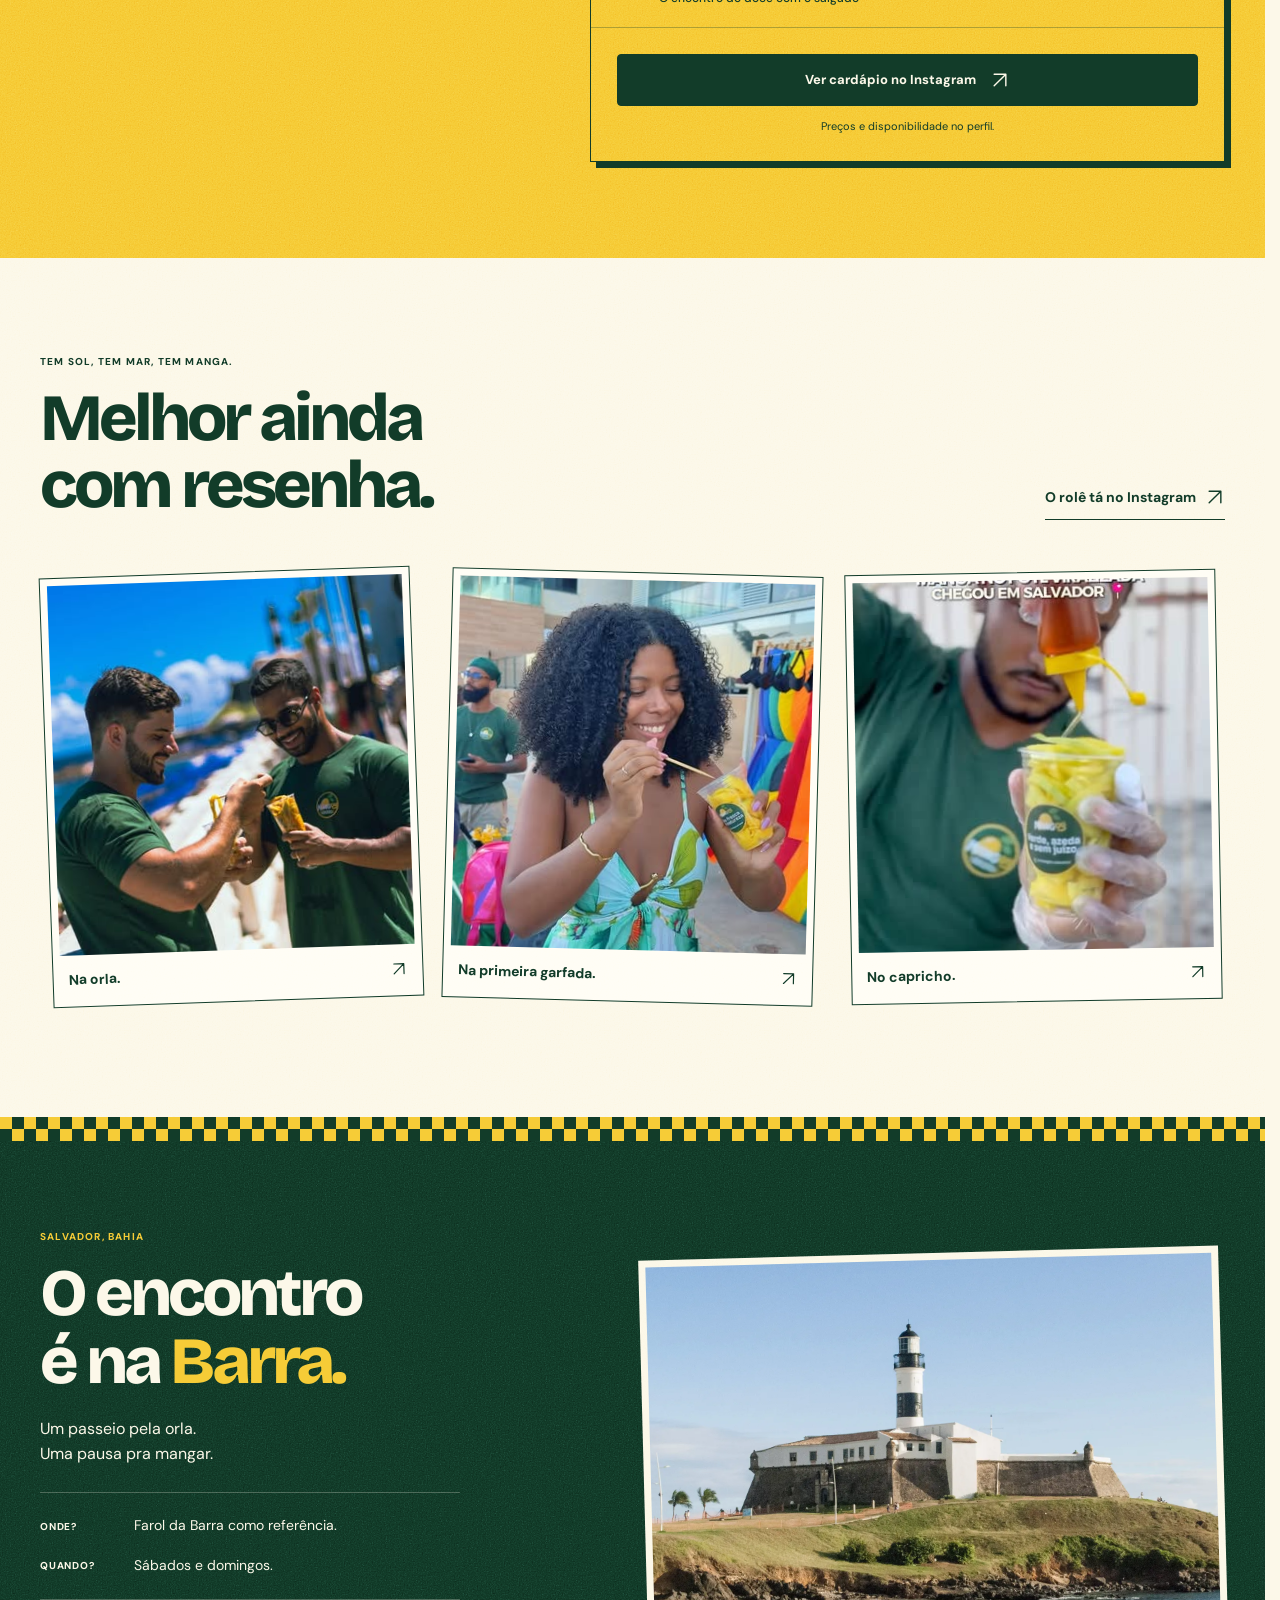
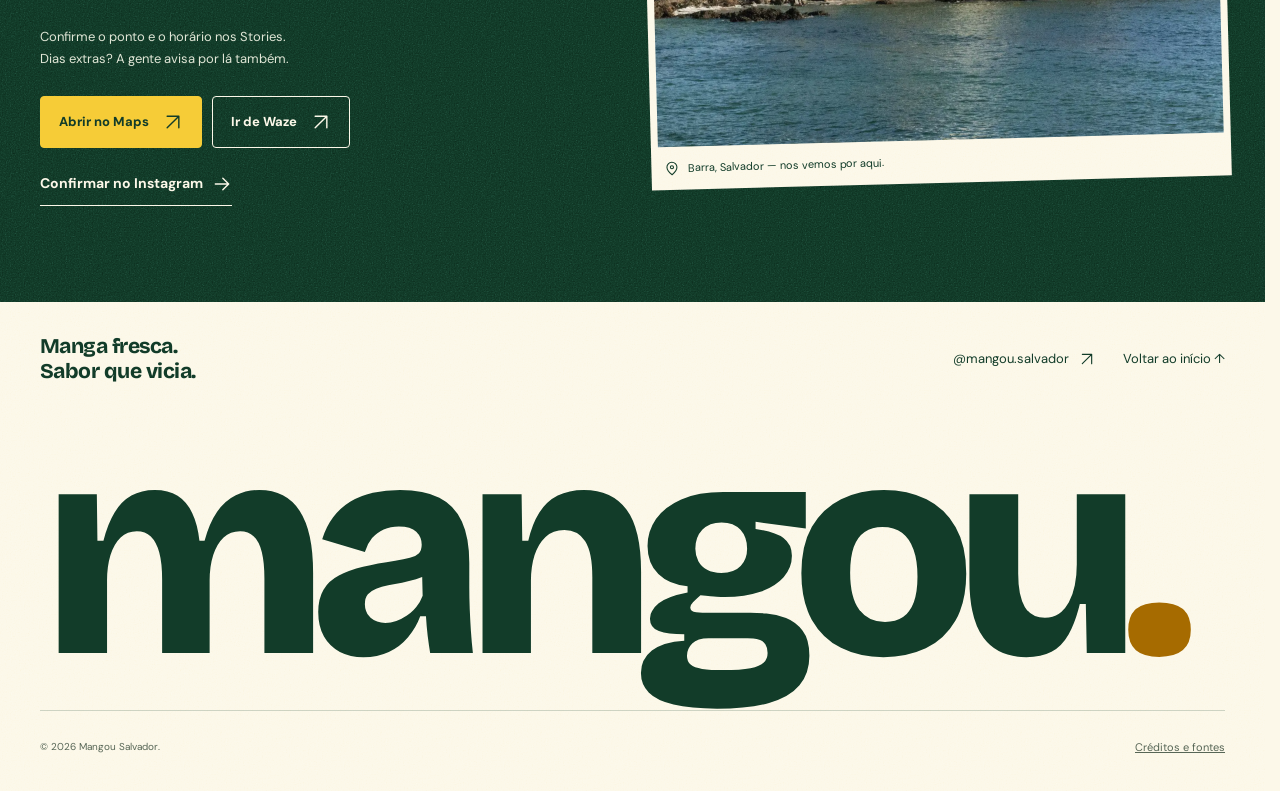
==== commit 4d4701ae: "Add bounded cursor and sensor parallax to hero product" ====
--- a/index.html
+++ b/index.html
@@ -12,9 +12,10 @@
   <title>Mangou Salvador — Manga fresca, sabor que vicia</title>
   <link rel="icon" href="assets/favicon.png" type="image/png">
   <link rel="preload" href="assets/display-v2.woff2" as="font" type="font/woff2" crossorigin>
-  <link rel="preload" href="assets/manga.webp" as="image" fetchpriority="high">
-  <link rel="stylesheet" href="styles.css?v=26">
-  <script src="script.js?v=26" defer></script>
+  <link rel="preload" href="assets/copo-parallax.png" as="image" fetchpriority="high">
+  <link rel="stylesheet" href="styles.css?v=27">
+  <script src="script.js?v=27" defer></script>
+  <script src="hero-parallax.js?v=27" defer></script>
 </head>
 <body>
   <svg class="svg-library" xmlns="http://www.w3.org/2000/svg" aria-hidden="true" width="0" height="0"><defs>
@@ -70,12 +71,10 @@
       <div class="container hero-layout">
         <div class="hero-heading"><p class="hero-intro">O que rima com</p><h1 id="hero-title"><span class="hero-question">Manga verde<br>e sal?</span><span class="hero-answer">Lá ele!</span></h1></div>
         <figure class="hero-product">
-          <svg viewBox="280 460 920 1140" width="920" height="1140" role="img" aria-labelledby="hero-product-title" xmlns="http://www.w3.org/2000/svg">
-            <title id="hero-product-title">Fotografia original de um copo cheio de manga da Mangou, segurado na mão</title>
-            <defs><clipPath id="hero-product-mask"><path d="M527 519C449 516 391 556 373 617L362 649C349 656 345 674 351 689L374 699 379 716C356 714 340 728 341 753L346 785 350 830 355 872C346 899 339 936 345 970C349 1001 370 1027 397 1048C391 1067 388 1086 391 1108C397 1148 414 1184 438 1208C479 1245 521 1260 575 1280C645 1303 685 1331 737 1370L1010 1610 1230 1610 1230 1342C1159 1329 1099 1301 1040 1265C1004 1243 949 1225 909 1202C862 1175 830 1153 819 1113C810 1070 808 1020 797 976C789 938 780 904 765 869C748 828 728 793 716 757L713 710C711 701 700 696 687 696C674 697 665 705 658 716L660 679C678 672 685 653 674 641L655 627C636 554 586 524 527 519Z"/></clipPath></defs>
-            <image href="assets/manga.webp" width="1200" height="1600" clip-path="url(#hero-product-mask)"/>
-          </svg>
+          <div class="hero-product-motion" id="hero-cup"><img src="assets/copo-parallax.png" alt="Copo Mangou com manga verde e sal, em embalagem transparente" width="1122" height="1402" fetchpriority="high" decoding="async"></div>
         </figure>
+        <button class="hero-sensor-toggle" type="button" aria-controls="hero-cup" hidden>Ativar movimento</button>
+        <span class="sensor-status" role="status" aria-live="polite"></span>
         <button class="hero-motion-toggle" type="button" aria-label="Pausar queda dos fios de manga" aria-controls="mango-rain" hidden><span class="motion-pause" aria-hidden="true">Ⅱ</span><span class="motion-play" aria-hidden="true">▶</span></button>
         <div class="hero-copy">
           <p>Manga fresca, limão e tempero do seu jeito.<br>Da Barra, pra ir com você.</p>
--- a/styles.css
+++ b/styles.css
@@ -51,9 +51,12 @@
 .hero-copy{display:contents}
 .hero-copy>p:first-child{grid-row:3;position:relative;z-index:1;max-width:43ch;font-size:15px;line-height:1.6}
 .hero-copy .hero-location{grid-row:4;position:relative;z-index:1;margin:0;color:#d5e2d4;font-size:11px}
-.hero-product{grid-row:5;position:relative;width:calc(100% + var(--gutter)*2);height:330px;margin-inline:calc(-1 * var(--gutter));overflow:hidden;pointer-events:none}
-.hero-product svg{position:absolute;z-index:1;top:0;left:calc(50% - 112px);width:450px;max-width:none;height:auto}
+.hero-product{grid-row:5;position:relative;width:calc(100% + var(--gutter)*2);height:330px;margin-inline:calc(-1 * var(--gutter));overflow:hidden;pointer-events:none;perspective:1100px}
+.hero-product-motion{position:absolute;z-index:1;inset:12px 0 16px;transform-origin:50% 55%;backface-visibility:hidden;transform:translate3d(var(--parallax-x,0px),var(--parallax-y,0px),0) rotateX(var(--parallax-rx,0deg)) rotateY(var(--parallax-ry,0deg))}
+.hero-product-motion img{width:100%;height:100%;max-width:none;object-fit:contain;filter:drop-shadow(0 18px 18px #00190e26)}
+.hero::before{content:'';position:absolute;z-index:0;inset:-16px;background:var(--green) url('assets/papel-grain.svg') 0 0/160px 160px;background-blend-mode:soft-light;pointer-events:none;transform:translate3d(calc(var(--parallax-x,0px) * -.18),calc(var(--parallax-y,0px) * -.18),0)}
 .mango-rain{position:absolute;z-index:0;inset:0;overflow:hidden;pointer-events:none}
+.mango-rain{transform:translate3d(calc(var(--parallax-x,0px) * .4),calc(var(--parallax-y,0px) * .4),0)}
 .hero>.checker{position:relative;z-index:1}
 .mango-strand{position:absolute;top:-180px;left:var(--x);width:calc(var(--size)/2);height:100%;transform-origin:50% 60px;animation:mango-fall var(--duration) var(--delay) linear infinite;animation-play-state:paused}
 .mango-strand::before{content:'';display:block;width:100%;height:var(--size);background:url('assets/fios-manga.png') 0 0/300% 100% no-repeat}
@@ -64,6 +67,9 @@
 .hero-motion-toggle{position:absolute;z-index:2;right:0;bottom:18px;display:grid;place-items:center;width:44px;height:44px;padding:0;border:1px solid #fcf8e980;border-radius:4px;background:var(--green);color:var(--paper);font-size:22px;line-height:1}
 .motion-play,.hero-motion-toggle.is-paused .motion-pause{display:none}
 .hero-motion-toggle.is-paused .motion-play{display:block;font-size:15px}
+.hero-sensor-toggle{position:absolute;z-index:2;right:56px;bottom:18px;min-height:44px;padding:8px 12px;border:1px solid #fcf8e980;border-radius:4px;background:var(--green);color:var(--paper);font-size:11px;font-weight:650}
+.hero-sensor-toggle:disabled{cursor:default;opacity:.7}
+.sensor-status{position:absolute;width:1px;height:1px;overflow:hidden;clip-path:inset(50%);white-space:nowrap}
 @keyframes mango-fall{
   0%{opacity:0;transform:translate3d(0,-100px,0) rotate(var(--turn))}
   12%{opacity:.95}
@@ -157,7 +163,6 @@
   .hero-actions .button{width:auto}
   .hero-actions .text-link{margin-inline:0}
   .hero-product{height:390px}
-  .hero-product svg{width:530px;left:calc(50% - 132px)}
   .social-photo{flex-basis:60%}
 }
 @media(min-width:600px){
@@ -167,7 +172,6 @@
   .hero-question{font-size:58px}
   .hero-answer{font-size:118px}
   .hero-product{height:430px}
-  .hero-product svg{width:590px;left:calc(50% - 146px)}
   .hero-copy>p:first-child{font-size:18px}
   .hero-location{font-size:12px}
   .menu-board-heading{padding-inline:26px}
@@ -197,9 +201,10 @@
   .hero-question{font-size:clamp(54px,5.2vw,76px)}
   .hero-answer{font-size:clamp(96px,9.2vw,134px)}
   .hero-product{position:absolute;top:42px;right:-190px;width:740px;height:920px;margin:0;overflow:visible}
-  .hero-product svg{top:0;left:0;width:100%;height:auto}
+  .hero-product{perspective-origin:30% 34%}
+  .hero-product-motion{top:0;bottom:auto;left:-140px;right:140px;height:620px}
   .mango-strand:nth-child(n+15){display:block}
-  .hero-motion-toggle{bottom:24px}
+  .hero-motion-toggle,.hero-sensor-toggle{bottom:24px}
   .hero-copy{display:block;grid-column:1;grid-row:2;align-self:start}
   .hero-copy>p:first-child{font-size:16px}
   .hero-actions{gap:10px 22px;margin-top:22px}
@@ -241,6 +246,8 @@
   .social-photo:hover{outline:2px solid var(--green);outline-offset:4px}
 }
 @media(prefers-reduced-motion:reduce){
+  .hero-product-motion,.hero::before,.mango-rain{transform:none!important}
+  .hero-sensor-toggle{display:none!important}
   .mango-rain:not(.is-playing){display:none}
   html{scroll-behavior:auto}
   *,*::before,*::after{animation:none!important;transition:none!important}
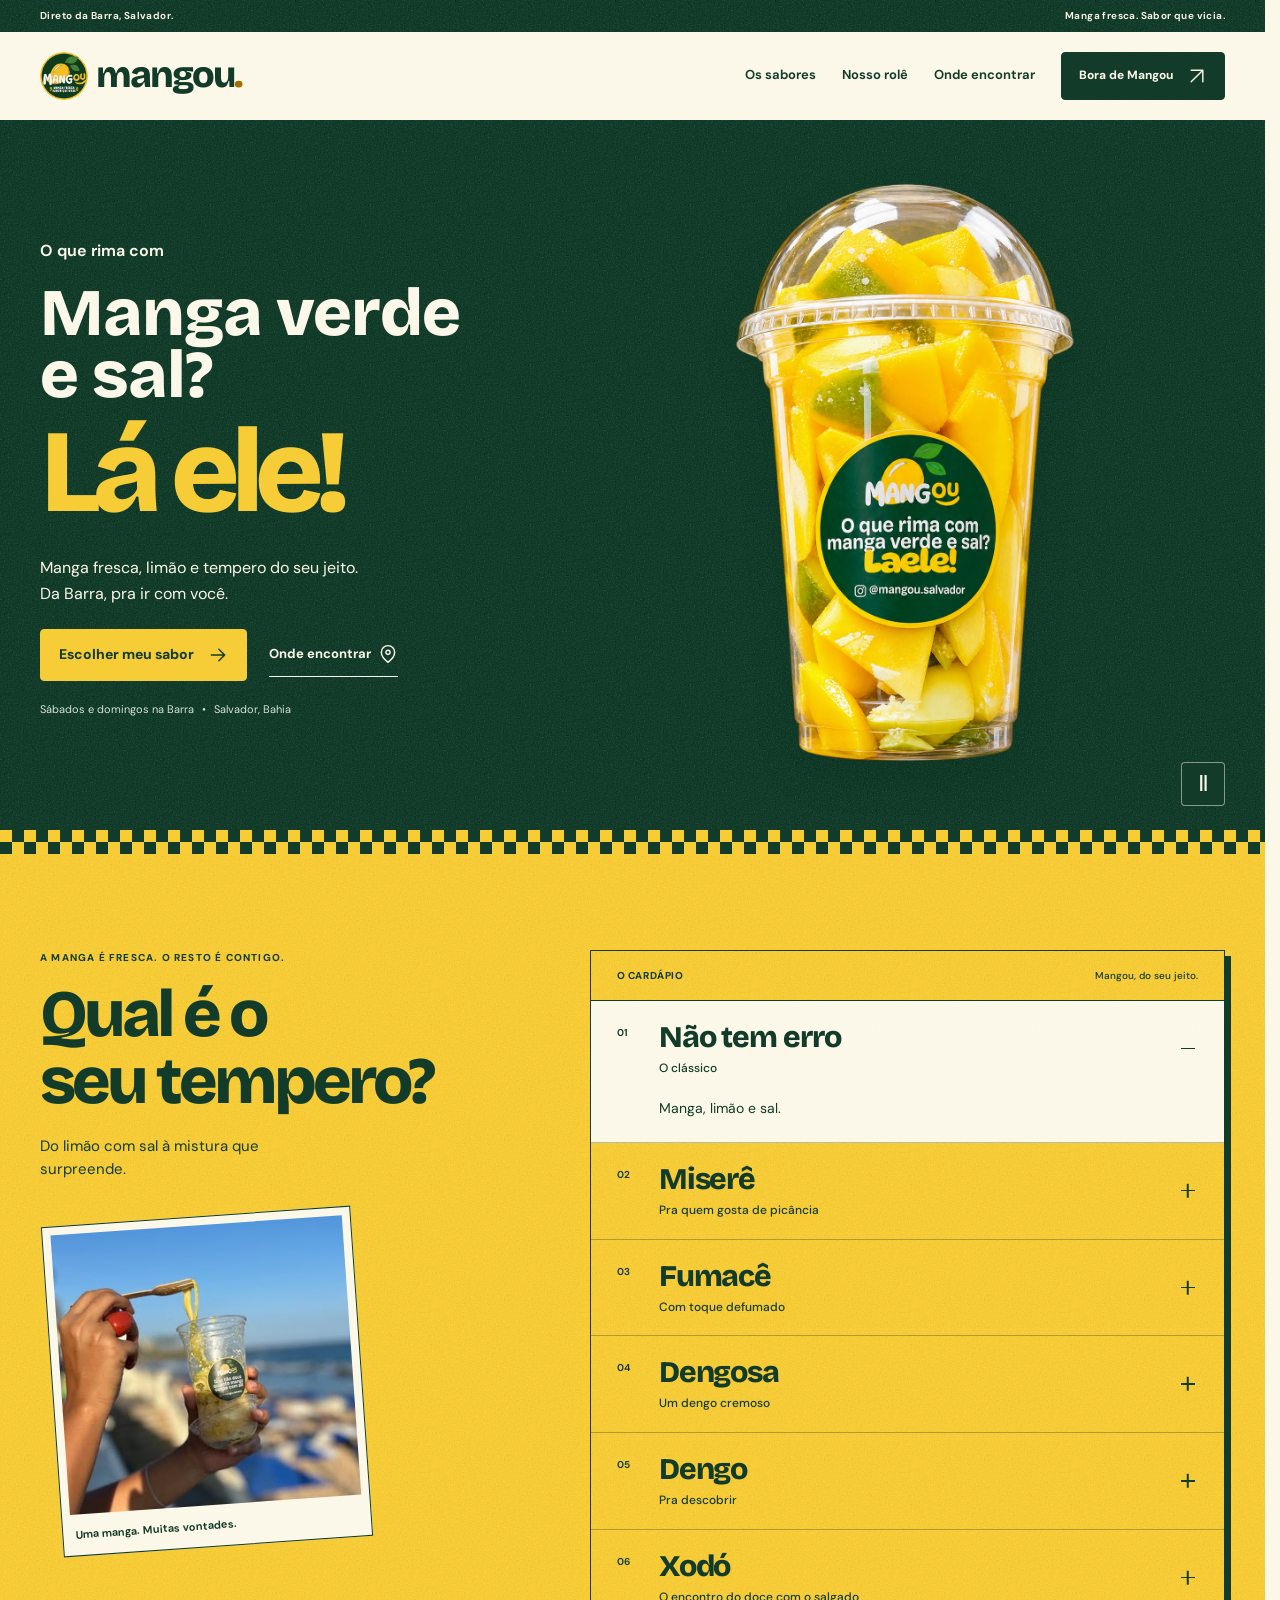
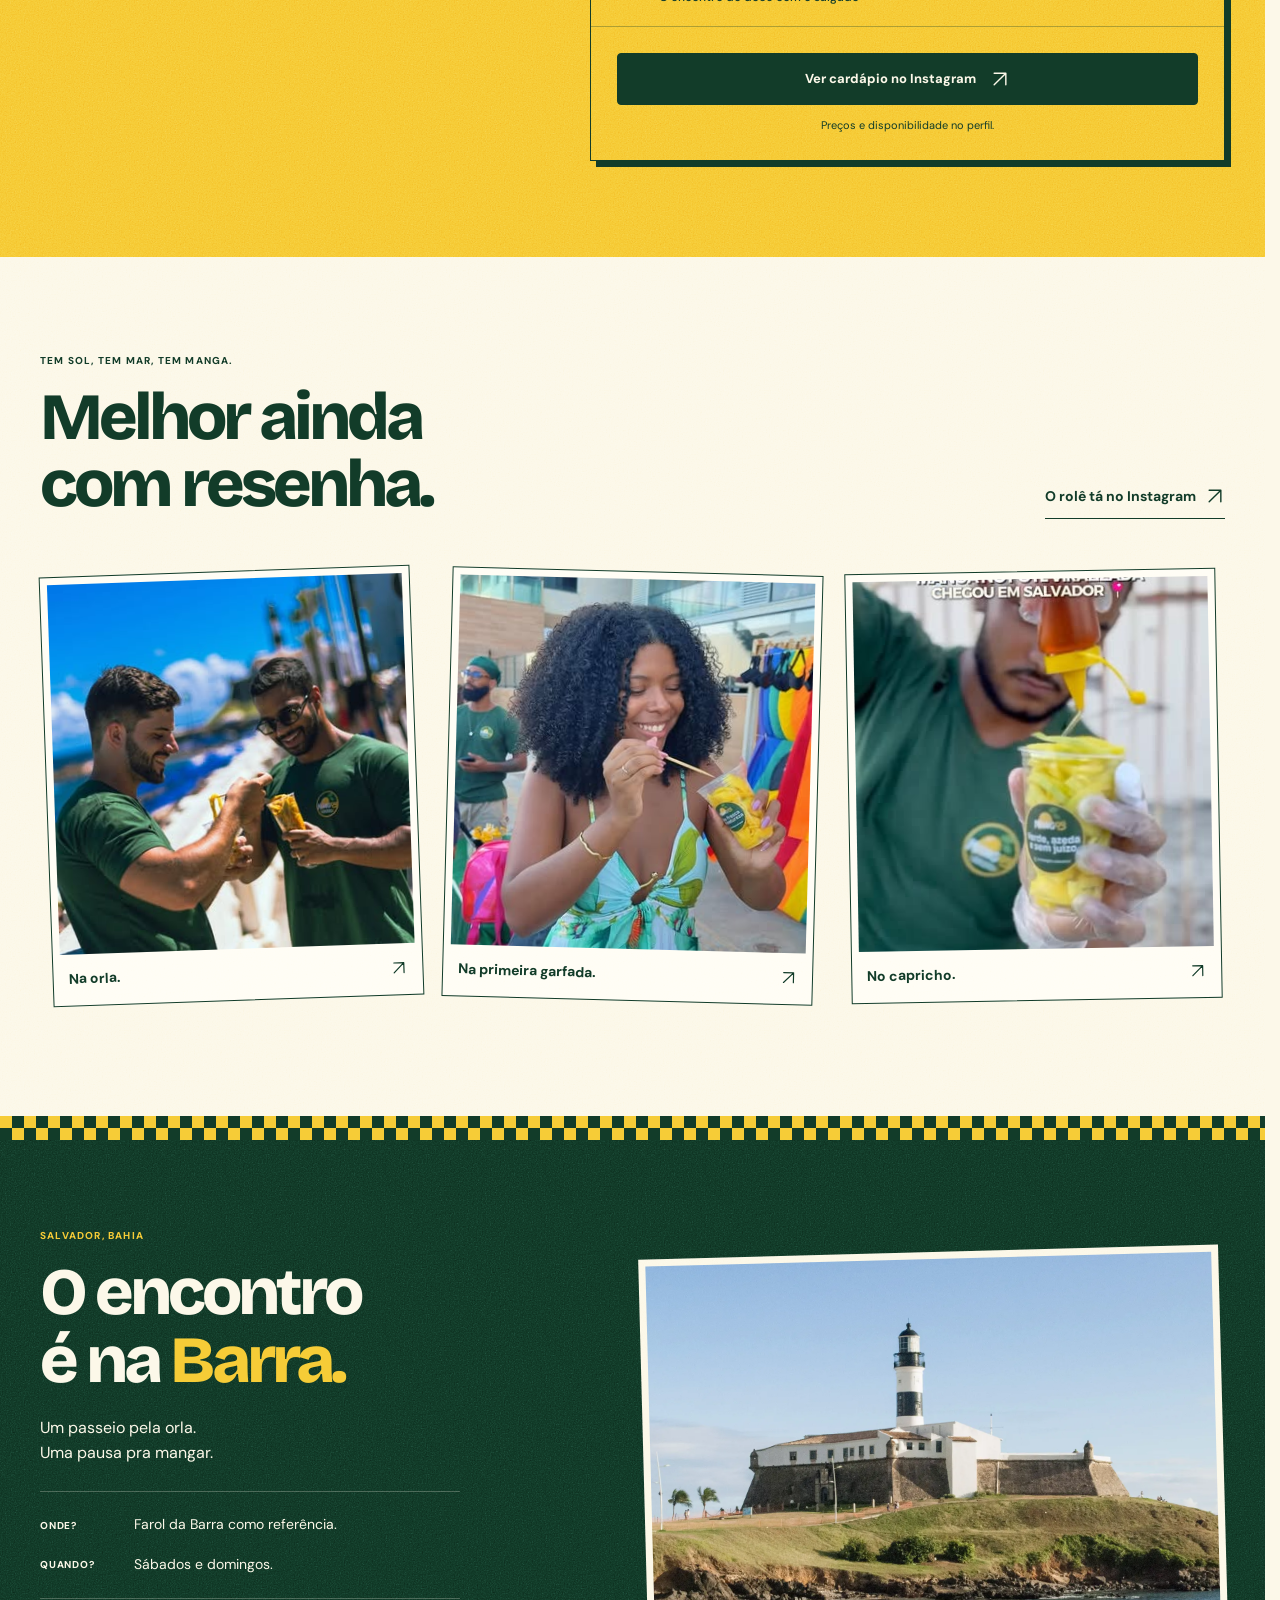
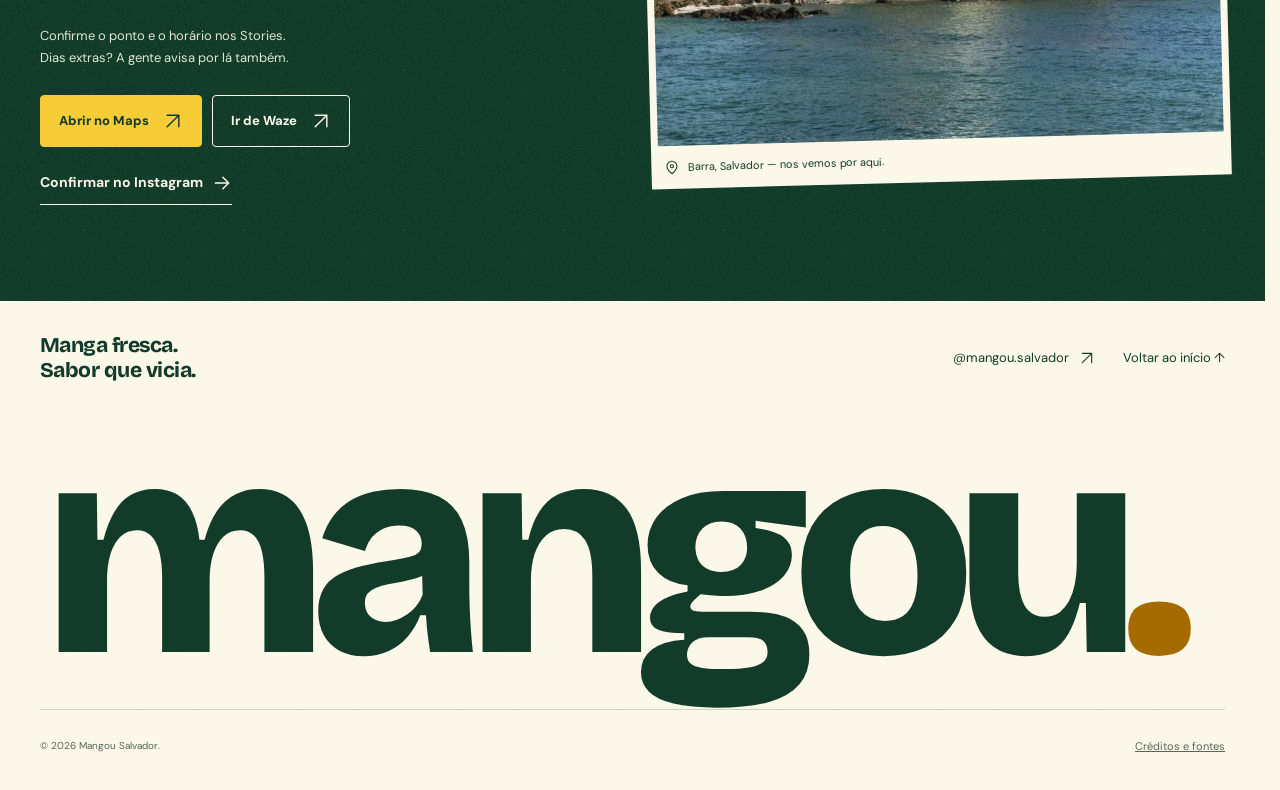
==== commit 03e8185f: "Make site header transparent" ====
--- a/index.html
+++ b/index.html
@@ -13,7 +13,7 @@
   <link rel="icon" href="assets/favicon.png" type="image/png">
   <link rel="preload" href="assets/display-v2.woff2" as="font" type="font/woff2" crossorigin>
   <link rel="preload" href="assets/copo-parallax.png" as="image" fetchpriority="high">
-  <link rel="stylesheet" href="styles.css?v=27">
+  <link rel="stylesheet" href="styles.css?v=28">
   <script src="script.js?v=27" defer></script>
   <script src="hero-parallax.js?v=27" defer></script>
 </head>
--- a/styles.css
+++ b/styles.css
@@ -24,7 +24,7 @@
 .skip-link:focus{top:12px}
 .top-note{display:flex;justify-content:center;gap:24px;padding:8px 20px;background:var(--green);color:var(--paper);font-size:10px;font-weight:650;letter-spacing:.04em}
 .top-note span:last-child{display:none}
-.site-header{position:sticky;top:0;z-index:30;border-bottom:1px solid var(--line);background:var(--paper)}
+.site-header{position:sticky;top:0;z-index:30;background:transparent}
 .header-inner{display:flex;align-items:center;justify-content:space-between;flex-wrap:wrap;min-height:72px}
 .brand{display:inline-flex;align-items:center;gap:8px}
 .brand img{width:40px;height:40px;border-radius:50%}
@@ -255,4 +255,4 @@
 }
 
 /* Papel impresso apenas nos fundos: a fotografia e a tipografia mantêm nitidez. */
-body,.top-note,.site-header,.hero,.flavors,.flavor[open],.social-photo,.location,.location-photo,.menu-photo{background-image:url('assets/papel-grain.svg');background-size:160px 160px;background-blend-mode:soft-light}
+body,.top-note,.hero,.flavors,.flavor[open],.social-photo,.location,.location-photo,.menu-photo{background-image:url('assets/papel-grain.svg');background-size:160px 160px;background-blend-mode:soft-light}
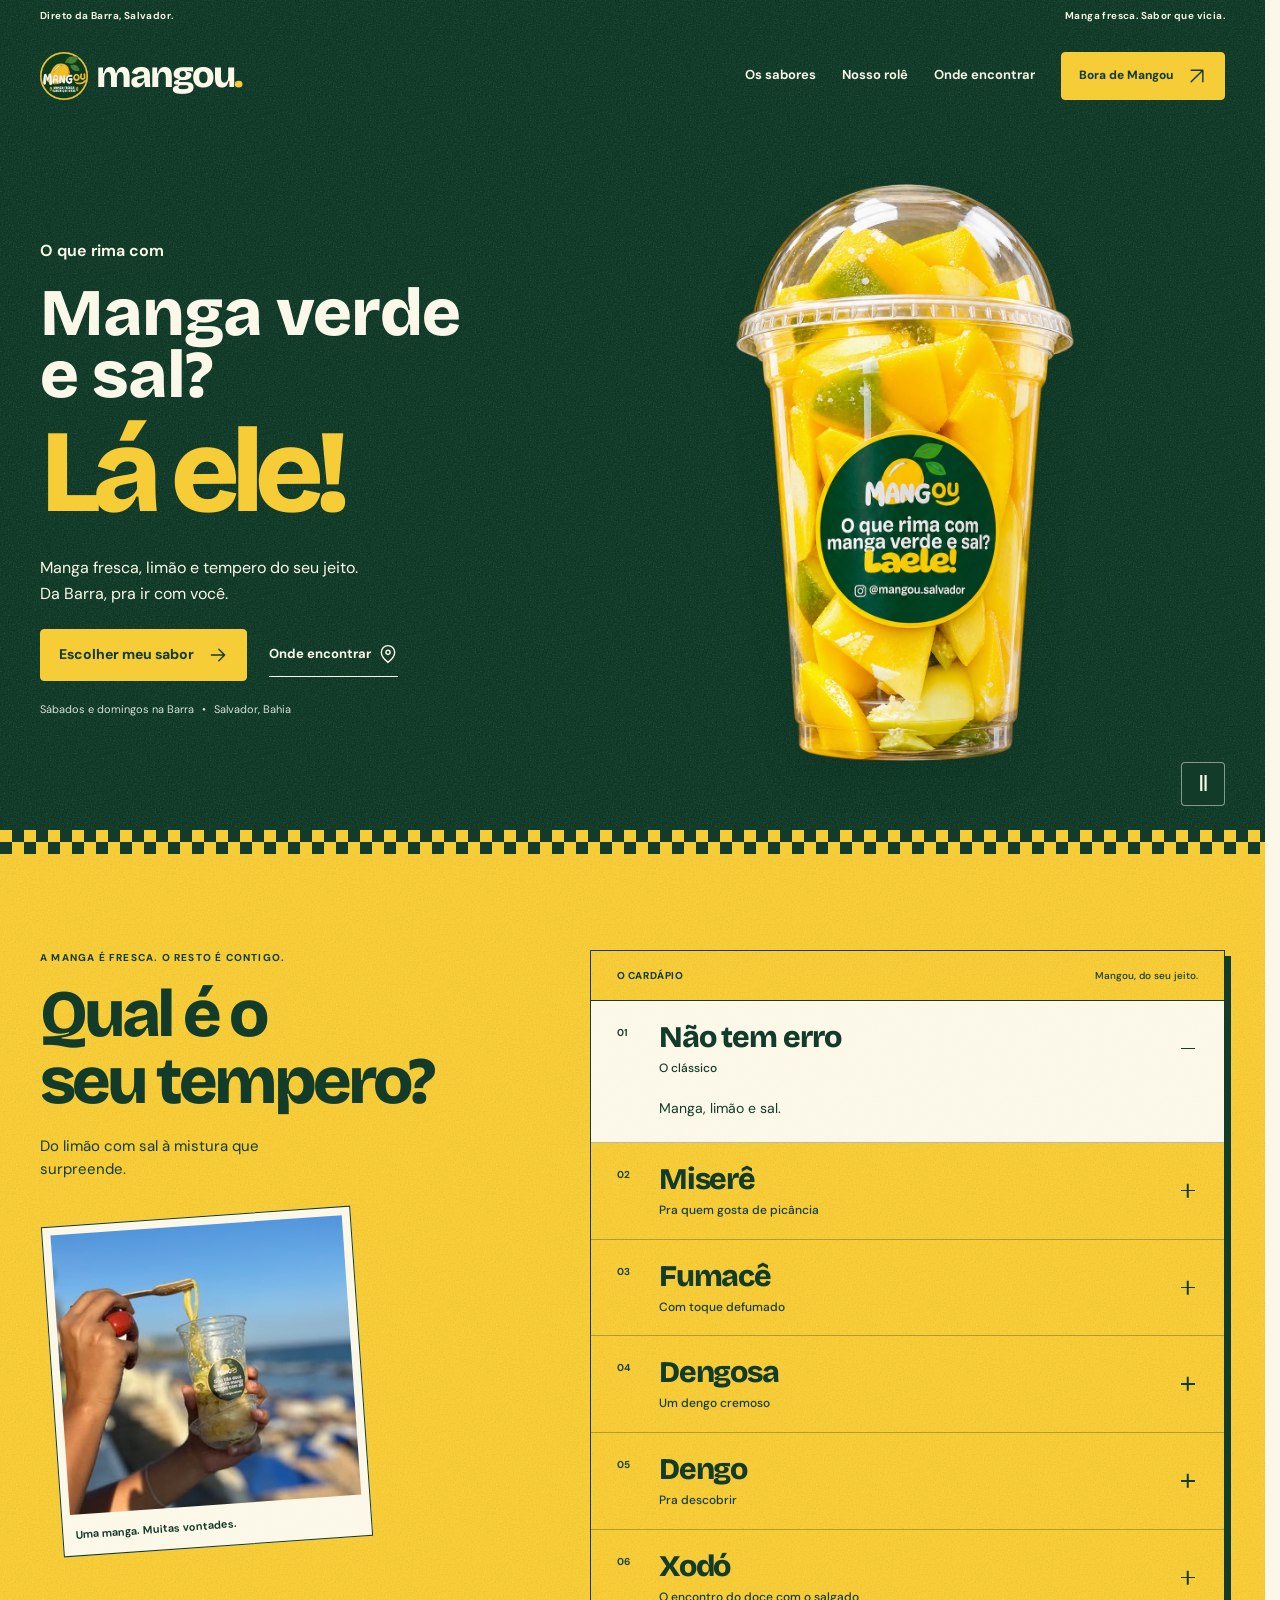
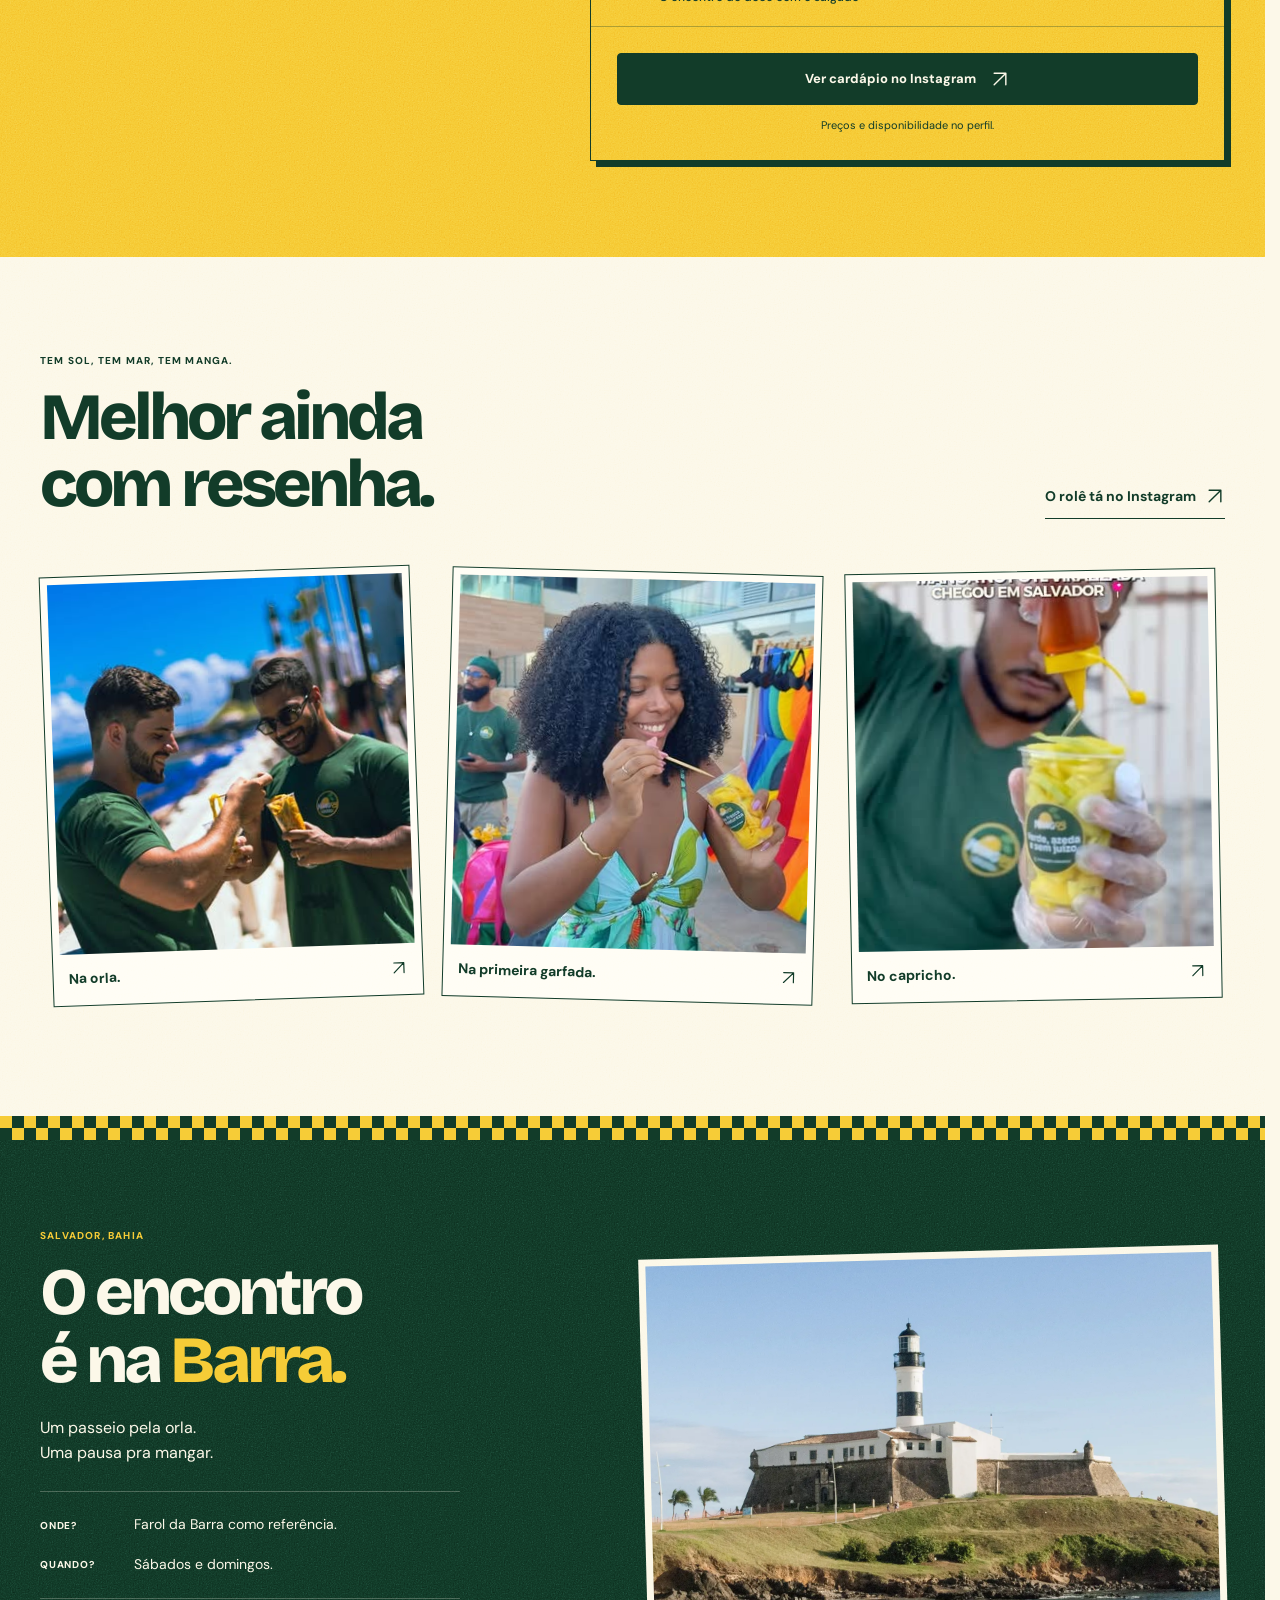
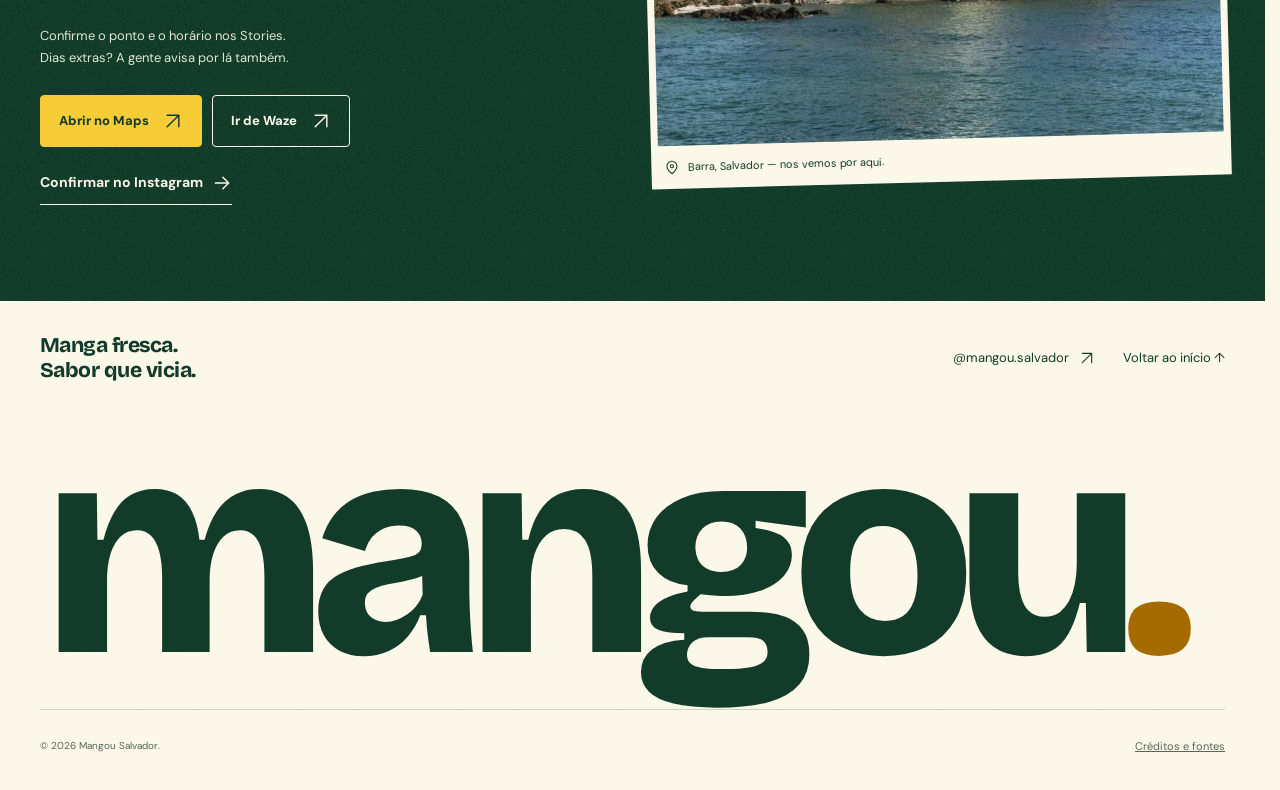
==== commit 325184be: "Overlay transparent header on hero" ====
--- a/index.html
+++ b/index.html
@@ -13,7 +13,7 @@
   <link rel="icon" href="assets/favicon.png" type="image/png">
   <link rel="preload" href="assets/display-v2.woff2" as="font" type="font/woff2" crossorigin>
   <link rel="preload" href="assets/copo-parallax.png" as="image" fetchpriority="high">
-  <link rel="stylesheet" href="styles.css?v=28">
+  <link rel="stylesheet" href="styles.css?v=29">
   <script src="script.js?v=27" defer></script>
   <script src="hero-parallax.js?v=27" defer></script>
 </head>
@@ -26,18 +26,18 @@
   </defs></svg>
   <a class="skip-link" href="#principal">Pular para o conteúdo</a>
   <div class="top-note"><span>Direto da Barra, Salvador.</span><span>Manga fresca. Sabor que vicia.</span></div>
-  <header class="site-header">
-    <div class="container header-inner">
-      <a class="brand" href="#inicio" aria-label="Mangou, início"><img src="assets/logo.webp" alt="" width="48" height="48"><span>mangou<span class="brand-dot">.</span></span></a>
-      <button class="menu-toggle" type="button" aria-expanded="false" aria-controls="menu" aria-label="Abrir menu" hidden><span></span><span></span></button>
-      <nav class="site-nav" id="menu" aria-label="Navegação principal">
-        <a href="#sabores">Os sabores</a><a href="#experiencia">Nosso rolê</a><a href="#onde">Onde encontrar</a>
-        <a class="button button-small" href="https://www.instagram.com/mangou.salvador/" target="_blank" rel="noopener noreferrer">Bora de Mangou <svg class="icon" aria-hidden="true"><use href="#icon-external"/></svg></a>
-      </nav>
-    </div>
-  </header>
   <main id="principal">
     <section class="hero" id="inicio" aria-labelledby="hero-title">
+      <header class="site-header">
+        <div class="container header-inner">
+          <a class="brand" href="#inicio" aria-label="Mangou, início"><img src="assets/logo.webp" alt="" width="48" height="48"><span>mangou<span class="brand-dot">.</span></span></a>
+          <button class="menu-toggle" type="button" aria-expanded="false" aria-controls="menu" aria-label="Abrir menu" hidden><span></span><span></span></button>
+          <nav class="site-nav" id="menu" aria-label="Navegação principal">
+            <a href="#sabores">Os sabores</a><a href="#experiencia">Nosso rolê</a><a href="#onde">Onde encontrar</a>
+            <a class="button button-small" href="https://www.instagram.com/mangou.salvador/" target="_blank" rel="noopener noreferrer">Bora de Mangou <svg class="icon" aria-hidden="true"><use href="#icon-external"/></svg></a>
+          </nav>
+        </div>
+      </header>
       <div class="mango-rain" id="mango-rain" aria-hidden="true">
         <span class="mango-strand" style="--x:3%;--size:116px;--duration:6.8s;--delay:-2.1s;--drift:28px;--turn:-26deg;--end-turn:42deg"></span>
         <span class="mango-strand" style="--x:17%;--size:92px;--duration:5.6s;--delay:-4.2s;--drift:-19px;--turn:38deg;--end-turn:-32deg"></span>
--- a/styles.css
+++ b/styles.css
@@ -24,14 +24,17 @@
 .skip-link:focus{top:12px}
 .top-note{display:flex;justify-content:center;gap:24px;padding:8px 20px;background:var(--green);color:var(--paper);font-size:10px;font-weight:650;letter-spacing:.04em}
 .top-note span:last-child{display:none}
-.site-header{position:sticky;top:0;z-index:30;background:transparent}
+.site-header{position:sticky;top:0;z-index:30;margin-bottom:-72px;background:transparent;color:var(--paper)}
 .header-inner{display:flex;align-items:center;justify-content:space-between;flex-wrap:wrap;min-height:72px}
 .brand{display:inline-flex;align-items:center;gap:8px}
 .brand img{width:40px;height:40px;border-radius:50%}
 .brand>span{font:850 31px/1 var(--display);letter-spacing:-2px}
 .brand-dot{color:#a66b00}
+.site-header .brand-dot{color:var(--yellow)}
 .menu-toggle{display:flex;flex-direction:column;justify-content:center;gap:7px;width:44px;height:44px;padding:11px;border:1px solid var(--green);border-radius:4px;background:transparent}
 .menu-toggle span{width:20px;height:2px;background:var(--green);transition:transform .2s}
+.hero .menu-toggle{border-color:var(--paper)}
+.hero .menu-toggle span{background:var(--paper)}
 .menu-toggle[aria-expanded=true] span:first-child{transform:translateY(4.5px) rotate(45deg)}
 .menu-toggle[aria-expanded=true] span:last-child{transform:translateY(-4.5px) rotate(-45deg)}
 .site-nav{display:flex;flex-direction:column;flex-basis:100%;gap:6px;padding:16px 0 22px}
@@ -39,10 +42,11 @@
 .site-nav .button{margin-top:6px}
 .js .site-nav{position:absolute;top:100%;left:0;right:0;display:none;padding:16px var(--gutter) 24px;background:var(--paper);border-bottom:2px solid var(--green)}
 .js .site-nav.is-open{display:flex}
+.js .site-header .site-nav.is-open>a:not(.button){color:var(--green)}
 
 /* A campanha usa a frase do rótulo e a fotografia original, sem redesenhar o produto. */
 .hero{position:relative;isolation:isolate;overflow:clip;background:var(--green);color:var(--paper)}
-.hero-layout{position:relative;z-index:1;display:grid;gap:18px;padding-block:28px 0}
+.hero-layout{position:relative;z-index:1;display:grid;gap:18px;padding-block:100px 0}
 .hero-heading{grid-row:1;position:relative;z-index:1}
 .hero-intro{margin-bottom:13px;font-size:13px;font-weight:650}
 .hero h1{font:850 1em/.94 var(--display);letter-spacing:-.06em}
@@ -168,7 +172,7 @@
 @media(min-width:600px){
   :root{--gutter:32px}
   .section{padding-block:76px}
-  .hero-layout{max-width:680px;padding-block:42px 0;gap:24px}
+  .hero-layout{max-width:680px;padding-block:114px 0;gap:24px}
   .hero-question{font-size:58px}
   .hero-answer{font-size:118px}
   .hero-product{height:430px}
@@ -188,6 +192,7 @@
   :root{--gutter:40px}
   .top-note{justify-content:space-between;padding-inline:var(--gutter)}
   .top-note span:last-child{display:inline}
+  .site-header{margin-bottom:-88px}
   .header-inner{min-height:88px;flex-wrap:nowrap;gap:30px}
   .brand img{width:48px;height:48px}
   .brand>span{font-size:37px}
@@ -195,12 +200,12 @@
   .js .site-nav,.site-nav{position:static;display:flex;flex-direction:row;align-items:center;flex-basis:auto;gap:26px;padding:0;border:0;background:transparent}
   .site-nav>a:not(.button){font-size:13px}
   .site-nav .button{min-height:44px;margin:0;padding:13px 17px;font-size:12px}
-  .hero-layout{max-width:1240px;min-height:710px;grid-template-columns:minmax(0,1fr) minmax(0,1fr);grid-template-rows:auto auto;align-content:center;column-gap:54px;row-gap:28px;padding-block:72px 64px}
+  .hero-layout{max-width:1240px;min-height:798px;grid-template-columns:minmax(0,1fr) minmax(0,1fr);grid-template-rows:auto auto;align-content:center;column-gap:54px;row-gap:28px;padding-block:160px 64px}
   .hero-heading{grid-column:1;grid-row:1;align-self:end}
   .hero-intro{font-size:16px;margin-bottom:18px}
   .hero-question{font-size:clamp(54px,5.2vw,76px)}
   .hero-answer{font-size:clamp(96px,9.2vw,134px)}
-  .hero-product{position:absolute;top:42px;right:-190px;width:740px;height:920px;margin:0;overflow:visible}
+  .hero-product{position:absolute;top:130px;right:-190px;width:740px;height:920px;margin:0;overflow:visible}
   .hero-product{perspective-origin:30% 34%}
   .hero-product-motion{top:0;bottom:auto;left:-140px;right:140px;height:620px}
   .mango-strand:nth-child(n+15){display:block}
